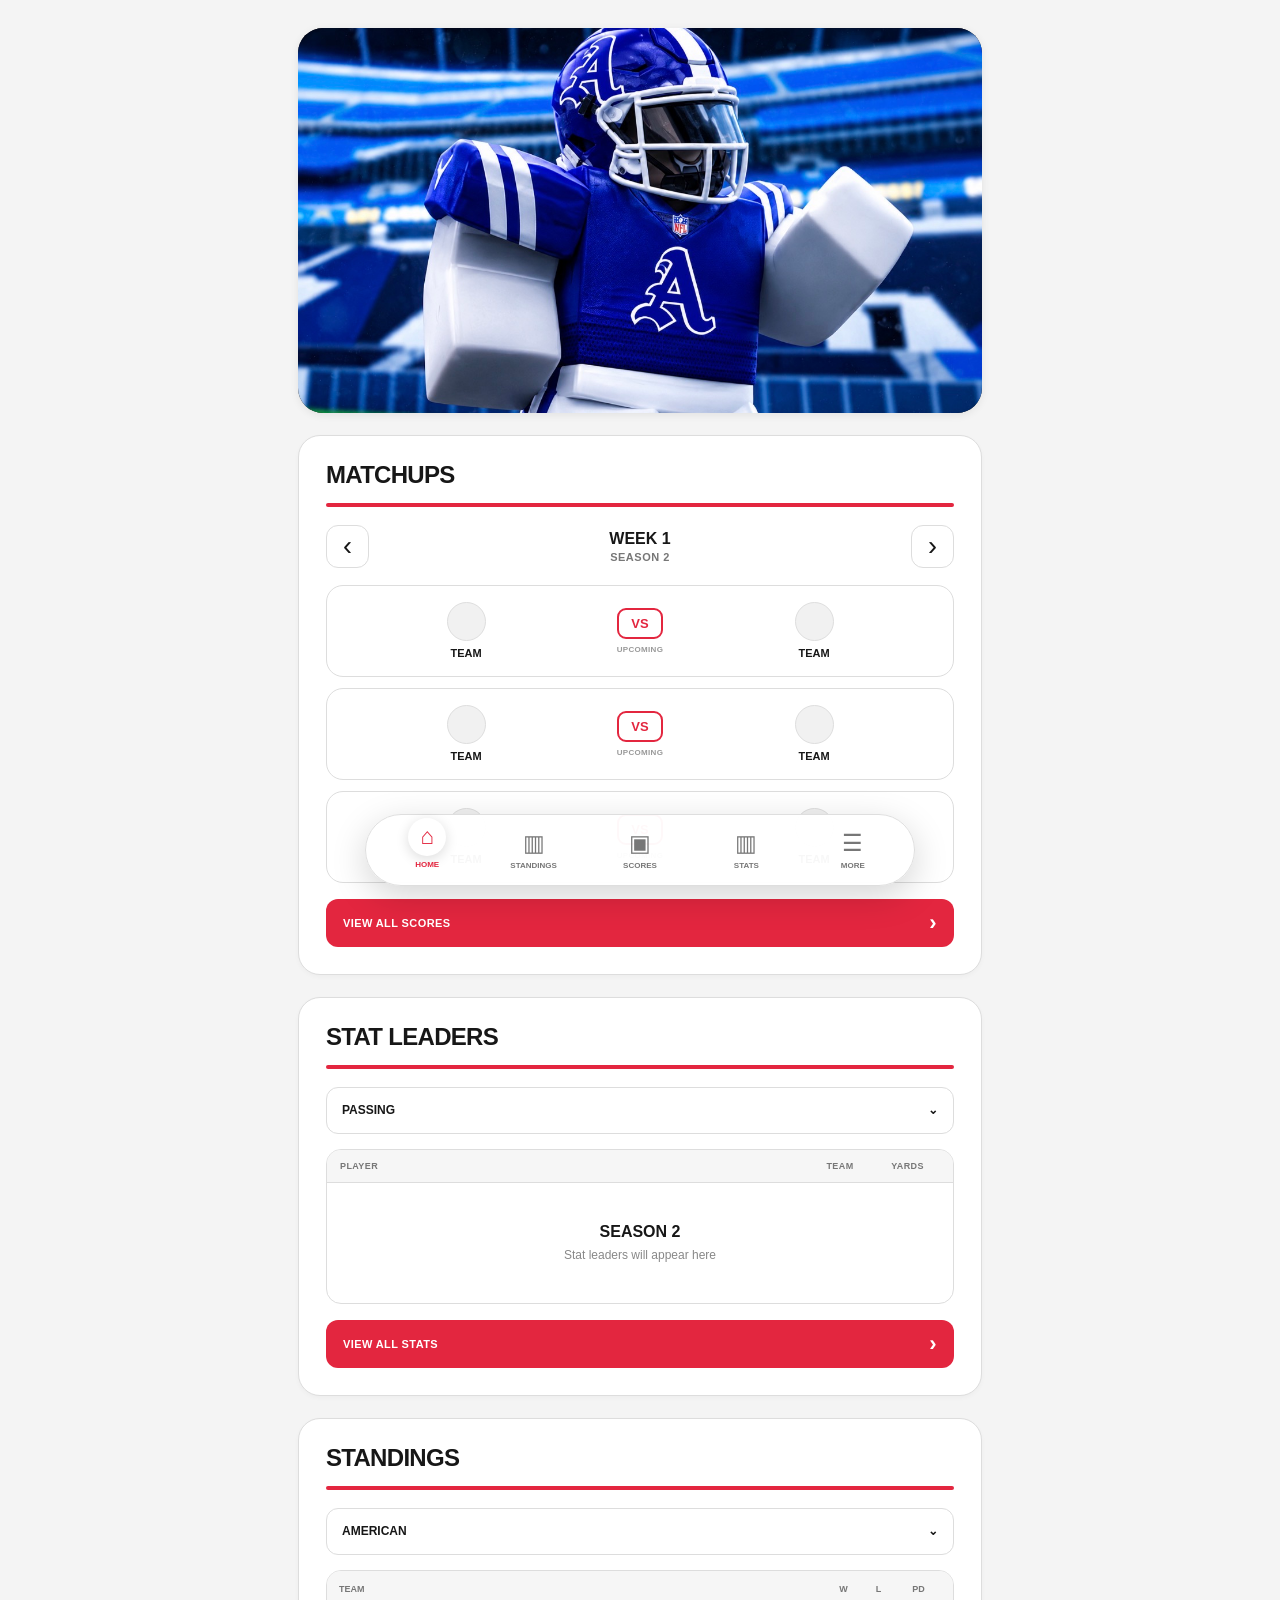
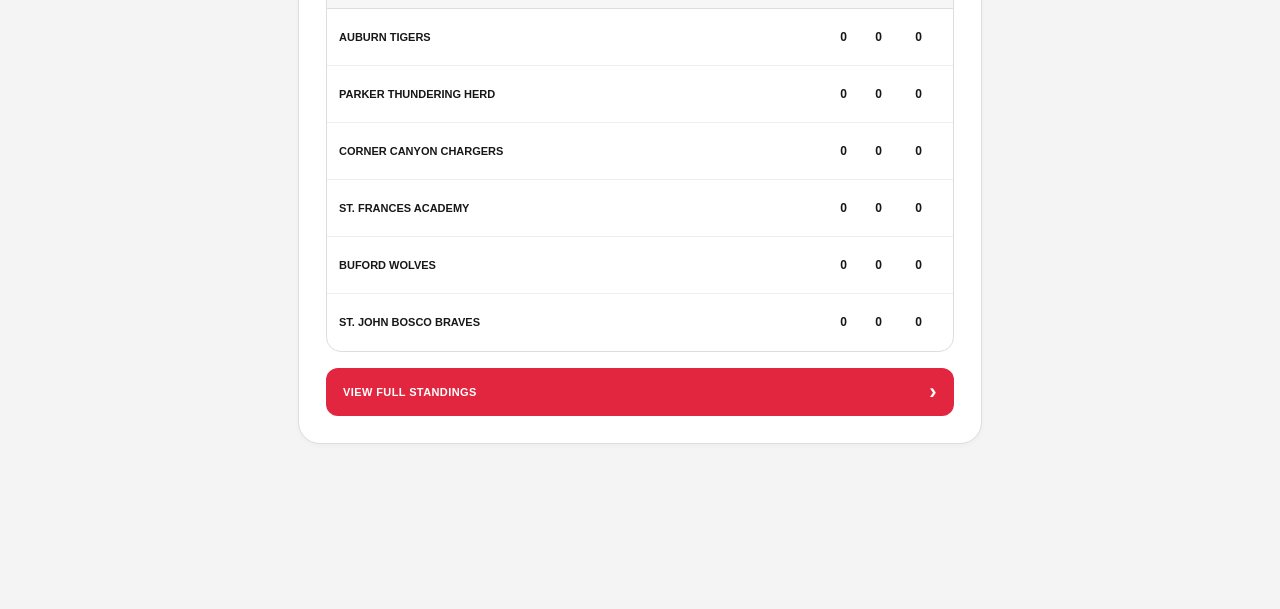
==== index.html @ 04fde750 "Update index.html" ====
<!DOCTYPE html>
<html lang="en">

<head>
  <meta charset="UTF-8">
  <meta name="viewport" content="width=device-width, initial-scale=1.0">

  <title>HSFL S2</title>

  <link rel="stylesheet" href="style.css">
</head>

<body>

  <main class="app">

    <!-- HERO IMAGE -->
    <section class="hero">
      <img src="IMG_8099.jpeg" alt="HSFL Football">
    </section>


    <!-- MATCHUPS -->
    <section class="card matchups-card">

      <div class="card-title">
        <h2>MATCHUPS</h2>
      </div>

      <div class="red-line"></div>


      <div class="week-row">

        <button class="arrow">‹</button>

        <div class="week-info">
          <strong>WEEK 1</strong>
          <span>SEASON 2</span>
        </div>

        <button class="arrow">›</button>

      </div>


      <div class="games">

        <!-- GAME 1 -->
        <div class="game">

          <div class="team">
            <div class="team-logo"></div>
            <span>TEAM</span>
          </div>

          <div class="game-middle">
            <strong>VS</strong>
            <span>UPCOMING</span>
          </div>

          <div class="team">
            <div class="team-logo"></div>
            <span>TEAM</span>
          </div>

        </div>


        <!-- GAME 2 -->
        <div class="game">

          <div class="team">
            <div class="team-logo"></div>
            <span>TEAM</span>
          </div>

          <div class="game-middle">
            <strong>VS</strong>
            <span>UPCOMING</span>
          </div>

          <div class="team">
            <div class="team-logo"></div>
            <span>TEAM</span>
          </div>

        </div>


        <!-- GAME 3 -->
        <div class="game">

          <div class="team">
            <div class="team-logo"></div>
            <span>TEAM</span>
          </div>

          <div class="game-middle">
            <strong>VS</strong>
            <span>UPCOMING</span>
          </div>

          <div class="team">
            <div class="team-logo"></div>
            <span>TEAM</span>
          </div>

        </div>

      </div>


      <a class="red-button" href="scores.html">
        VIEW ALL SCORES
        <span>›</span>
      </a>

    </section>



    <!-- STAT LEADERS -->
    <section class="card">

      <div class="card-title">
        <h2>STAT LEADERS</h2>
      </div>

      <div class="red-line"></div>


      <button class="dropdown">
        <span>PASSING</span>
        <span>⌄</span>
      </button>


      <div class="leader-table">

        <div class="table-head">
          <span>PLAYER</span>
          <span>TEAM</span>
          <span>YARDS</span>
        </div>


        <div class="empty-leaders">

          <strong>SEASON 2</strong>

          <span>
            Stat leaders will appear here
          </span>

        </div>

      </div>


      <a class="red-button" href="stats.html">
        VIEW ALL STATS
        <span>›</span>
      </a>

    </section>



    <!-- STANDINGS -->
    <section class="card standings-card">

      <div class="card-title">
        <h2>STANDINGS</h2>
      </div>

      <div class="red-line"></div>


      <button class="dropdown">
        <span>AMERICAN</span>
        <span>⌄</span>
      </button>


      <div class="standings-table">

        <div class="standings-head">
          <span>TEAM</span>
          <span>W</span>
          <span>L</span>
          <span>PD</span>
        </div>


        <div class="standing-row">
          <strong>AUBURN TIGERS</strong>
          <span>0</span>
          <span>0</span>
          <span>0</span>
        </div>


        <div class="standing-row">
          <strong>PARKER THUNDERING HERD</strong>
          <span>0</span>
          <span>0</span>
          <span>0</span>
        </div>


        <div class="standing-row">
          <strong>CORNER CANYON CHARGERS</strong>
          <span>0</span>
          <span>0</span>
          <span>0</span>
        </div>


        <div class="standing-row">
          <strong>ST. FRANCES ACADEMY</strong>
          <span>0</span>
          <span>0</span>
          <span>0</span>
        </div>


        <div class="standing-row">
          <strong>BUFORD WOLVES</strong>
          <span>0</span>
          <span>0</span>
          <span>0</span>
        </div>


        <div class="standing-row">
          <strong>ST. JOHN BOSCO BRAVES</strong>
          <span>0</span>
          <span>0</span>
          <span>0</span>
        </div>

      </div>


      <a class="red-button" href="standings.html">
        VIEW FULL STANDINGS
        <span>›</span>
      </a>

    </section>

  </main>



  <!-- BOTTOM NAVIGATION -->
  <nav class="bottom-nav">

    <a class="nav-item active" href="index.html">
      <span class="nav-icon">⌂</span>
      <span>HOME</span>
    </a>


    <a class="nav-item" href="standings.html">
      <span class="nav-icon">▥</span>
      <span>STANDINGS</span>
    </a>


    <a class="nav-item" href="scores.html">
      <span class="nav-icon">▣</span>
      <span>SCORES</span>
    </a>


    <a class="nav-item" href="stats.html">
      <span class="nav-icon">▥</span>
      <span>STATS</span>
    </a>


    <button class="nav-item" id="moreButton">
      <span class="nav-icon">☰</span>
      <span>MORE</span>
    </button>

  </nav>



  <!-- MORE MENU -->
  <div class="more-menu" id="moreMenu">

    <a href="rulebook.html">
      RULEBOOK
    </a>

    <a href="legacy.html">
      LEGACY
    </a>

    <a href="documentation.html">
      DOCUMENTATION
    </a>

  </div>


  <script src="script.js"></script>

</body>

</html>
---- style.css ----
/* =========================
   HSFL S2 - HOME
   ========================= */

* {
  box-sizing: border-box;
  margin: 0;
  padding: 0;
}

:root {
  --red: #e3263f;
  --red-dark: #c91f35;
  --red-light: #fff0f2;

  --black: #171717;
  --gray: #777;
  --light-gray: #f4f4f4;
  --border: #dddddd;
  --white: #ffffff;
}

html {
  scroll-behavior: smooth;
}

body {
  font-family: Arial, Helvetica, sans-serif;
  background: var(--light-gray);
  color: var(--black);

  padding-bottom: 125px;

  -webkit-font-smoothing: antialiased;
}


/* =========================
   MAIN APP
   ========================= */

.app {
  width: 100%;
  max-width: 720px;
  margin: 0 auto;
  padding: 18px;
}


/* =========================
   HERO PLAYER IMAGE
   ========================= */

.hero {
  width: 100%;
  aspect-ratio: 16 / 9;
  overflow: hidden;

  border-radius: 22px;
  background: #111;

  margin-bottom: 22px;

  box-shadow:
    0 2px 8px rgba(0, 0, 0, 0.08);
}

.hero img {
  width: 100%;
  height: 100%;

  display: block;
  object-fit: cover;
  object-position: center;
}


/* =========================
   MAIN AFL STYLE CARDS
   ========================= */

.card {
  background: var(--white);

  border: 1px solid var(--border);
  border-radius: 22px;

  padding: 22px 18px;

  margin-bottom: 22px;

  box-shadow:
    0 2px 5px rgba(0, 0, 0, 0.03);
}


/* =========================
   CARD HEADINGS
   ========================= */

.card-title {
  display: flex;
  align-items: center;
  justify-content: space-between;
}

.card-title h2 {
  font-size: 24px;
  line-height: 1;
  font-weight: 900;

  letter-spacing: -0.7px;
  color: var(--black);
}


/* RED DIVIDER */

.red-line {
  width: 100%;
  height: 4px;

  background: var(--red);

  border-radius: 100px;

  margin-top: 16px;
  margin-bottom: 18px;
}


/* =========================
   WEEK SELECTOR
   ========================= */

.week-row {
  display: flex;
  align-items: center;
  justify-content: space-between;

  margin-bottom: 17px;
}

.arrow {
  width: 43px;
  height: 43px;

  border-radius: 12px;
  border: 1px solid var(--border);

  background: white;

  font-size: 27px;
  color: var(--black);

  cursor: pointer;
}

.week-info {
  text-align: center;

  display: flex;
  flex-direction: column;
  gap: 3px;
}

.week-info strong {
  font-size: 16px;
  font-weight: 900;
}

.week-info span {
  font-size: 11px;
  color: var(--gray);
  font-weight: 700;

  letter-spacing: 0.5px;
}


/* =========================
   MATCHUPS
   ========================= */

.games {
  display: flex;
  flex-direction: column;
  gap: 11px;
}

.game {
  min-height: 92px;

  display: grid;
  grid-template-columns: 1fr 90px 1fr;

  align-items: center;

  border: 1px solid var(--border);
  border-radius: 17px;

  padding: 12px 10px;

  background: white;
}

.team {
  display: flex;
  flex-direction: column;

  align-items: center;
  justify-content: center;

  gap: 6px;

  min-width: 0;
}

.team-logo {
  width: 39px;
  height: 39px;

  border-radius: 50%;

  background: #f1f1f1;
  border: 1px solid #dedede;
}

.team span {
  font-size: 11px;
  font-weight: 900;

  text-align: center;

  white-space: nowrap;
  overflow: hidden;
  text-overflow: ellipsis;

  width: 100%;
}

.game-middle {
  display: flex;
  flex-direction: column;

  align-items: center;
  justify-content: center;

  gap: 6px;
}

.game-middle strong {
  min-width: 46px;

  text-align: center;

  padding: 6px 9px;

  border: 2px solid var(--red);
  border-radius: 9px;

  color: var(--red);

  font-size: 13px;
  font-weight: 900;
}

.game-middle span {
  font-size: 8px;

  font-weight: 800;

  color: #999;

  letter-spacing: 0.3px;
}


/* =========================
   DROPDOWN
   ========================= */

.dropdown {
  width: 100%;
  height: 47px;

  background: white;

  border: 1px solid var(--border);
  border-radius: 12px;

  padding: 0 15px;

  display: flex;
  align-items: center;
  justify-content: space-between;

  font-size: 12px;
  font-weight: 900;

  color: var(--black);

  margin-bottom: 15px;
}


/* =========================
   STAT LEADERS
   ========================= */

.leader-table {
  width: 100%;

  border: 1px solid var(--border);
  border-radius: 15px;

  overflow: hidden;

  margin-bottom: 16px;
}

.table-head {
  display: grid;
  grid-template-columns: 1fr 70px 65px;

  padding: 11px 13px;

  background: #f6f6f6;

  border-bottom: 1px solid var(--border);
}

.table-head span {
  font-size: 9px;
  font-weight: 900;

  color: #777;

  letter-spacing: 0.4px;
}

.table-head span:nth-child(2),
.table-head span:nth-child(3) {
  text-align: center;
}

.empty-leaders {
  min-height: 120px;

  display: flex;
  flex-direction: column;

  align-items: center;
  justify-content: center;

  gap: 7px;

  text-align: center;
}

.empty-leaders strong {
  font-size: 16px;
  font-weight: 900;
}

.empty-leaders span {
  font-size: 12px;
  color: #888;
}


/* =========================
   STANDINGS
   ========================= */

.standings-table {
  border: 1px solid var(--border);
  border-radius: 15px;

  overflow: hidden;

  margin-bottom: 16px;
}

.standings-head,
.standing-row {
  display: grid;

  grid-template-columns:
    minmax(0, 1fr)
    35px
    35px
    45px;

  align-items: center;
}

.standings-head {
  min-height: 38px;

  padding: 0 12px;

  background: #f6f6f6;

  border-bottom: 1px solid var(--border);
}

.standings-head span {
  font-size: 9px;
  font-weight: 900;

  color: #777;
}

.standings-head span:not(:first-child) {
  text-align: center;
}

.standing-row {
  min-height: 57px;

  padding: 0 12px;

  border-bottom: 1px solid #eeeeee;
}

.standing-row:last-child {
  border-bottom: none;
}

.standing-row strong {
  font-size: 11px;
  font-weight: 900;

  padding-right: 5px;
}

.standing-row span {
  text-align: center;

  font-size: 12px;
  font-weight: 800;
}


/* =========================
   RED BUTTONS
   ========================= */

.red-button {
  width: 100%;
  min-height: 48px;

  background: var(--red);

  border-radius: 12px;

  display: flex;
  align-items: center;
  justify-content: space-between;

  padding: 0 17px;

  color: white;

  text-decoration: none;

  font-size: 11px;
  font-weight: 900;

  letter-spacing: 0.4px;

  margin-top: 16px;

  transition: 0.15s ease;
}

.red-button span {
  font-size: 22px;
  line-height: 1;
}

.red-button:active {
  transform: scale(0.985);
  background: var(--red-dark);
}


/* =========================
   BOTTOM AFL STYLE NAV
   ========================= */

.bottom-nav {
  position: fixed;

  left: 50%;
  transform: translateX(-50%);

  bottom: calc(14px + env(safe-area-inset-bottom));

  z-index: 1000;

  width: calc(100% - 34px);
  max-width: 550px;

  height: 72px;

  background: rgba(255, 255, 255, 0.97);

  border: 1px solid #dedede;
  border-radius: 999px;

  display: grid;
  grid-template-columns: repeat(5, 1fr);

  align-items: center;

  padding: 5px 8px;

  box-shadow:
    0 10px 35px rgba(0, 0, 0, 0.17);
}

.nav-item {
  height: 58px;

  position: relative;

  display: flex;
  flex-direction: column;

  align-items: center;
  justify-content: center;

  gap: 4px;

  border: none;
  background: transparent;

  color: #777;

  text-decoration: none;

  font-family: Arial, Helvetica, sans-serif;

  cursor: pointer;
}

.nav-icon {
  height: 27px;
  min-width: 27px;

  display: flex;
  align-items: center;
  justify-content: center;

  font-size: 23px;
  line-height: 1;

  position: relative;
  z-index: 2;
}

.nav-item > span:last-child {
  font-size: 8px;
  font-weight: 900;

  position: relative;
  z-index: 2;
}


/* ACTIVE HOME BUTTON */

.nav-item.active {
  color: var(--red);
}

.nav-item.active .nav-icon {
  width: 38px;
  height: 38px;

  border-radius: 50%;

  background: white;

  box-shadow:
    0 3px 13px rgba(0, 0, 0, 0.14);

  margin-top: -14px;
}


/* =========================
   MORE MENU
   ========================= */

.more-menu {
  display: none;

  position: fixed;

  right: 22px;
  bottom: calc(98px + env(safe-area-inset-bottom));

  width: 190px;

  background: white;

  border: 1px solid var(--border);
  border-radius: 17px;

  padding: 8px;

  z-index: 999;

  box-shadow:
    0 12px 35px rgba(0, 0, 0, 0.16);
}

.more-menu a {
  display: block;

  padding: 14px 12px;

  border-radius: 10px;

  color: var(--black);

  text-decoration: none;

  font-size: 11px;
  font-weight: 900;
}

.more-menu a:active {
  background: #f3f3f3;
}


/* =========================
   PHONE ADJUSTMENTS
   ========================= */

@media (max-width: 480px) {

  .app {
    padding: 14px;
  }

  .hero {
    border-radius: 20px;
    margin-bottom: 18px;
  }

  .card {
    border-radius: 20px;

    padding: 20px 16px;

    margin-bottom: 18px;
  }

  .card-title h2 {
    font-size: 22px;
  }

  .game {
    grid-template-columns: 1fr 76px 1fr;
  }

  .bottom-nav {
    width: calc(100% - 28px);
  }
}


/* =========================
   DESKTOP
   ========================= */

@media (min-width: 800px) {

  .app {
    padding-top: 28px;
  }

  .hero {
    border-radius: 25px;
  }

  .card {
    padding: 27px;
  }
}
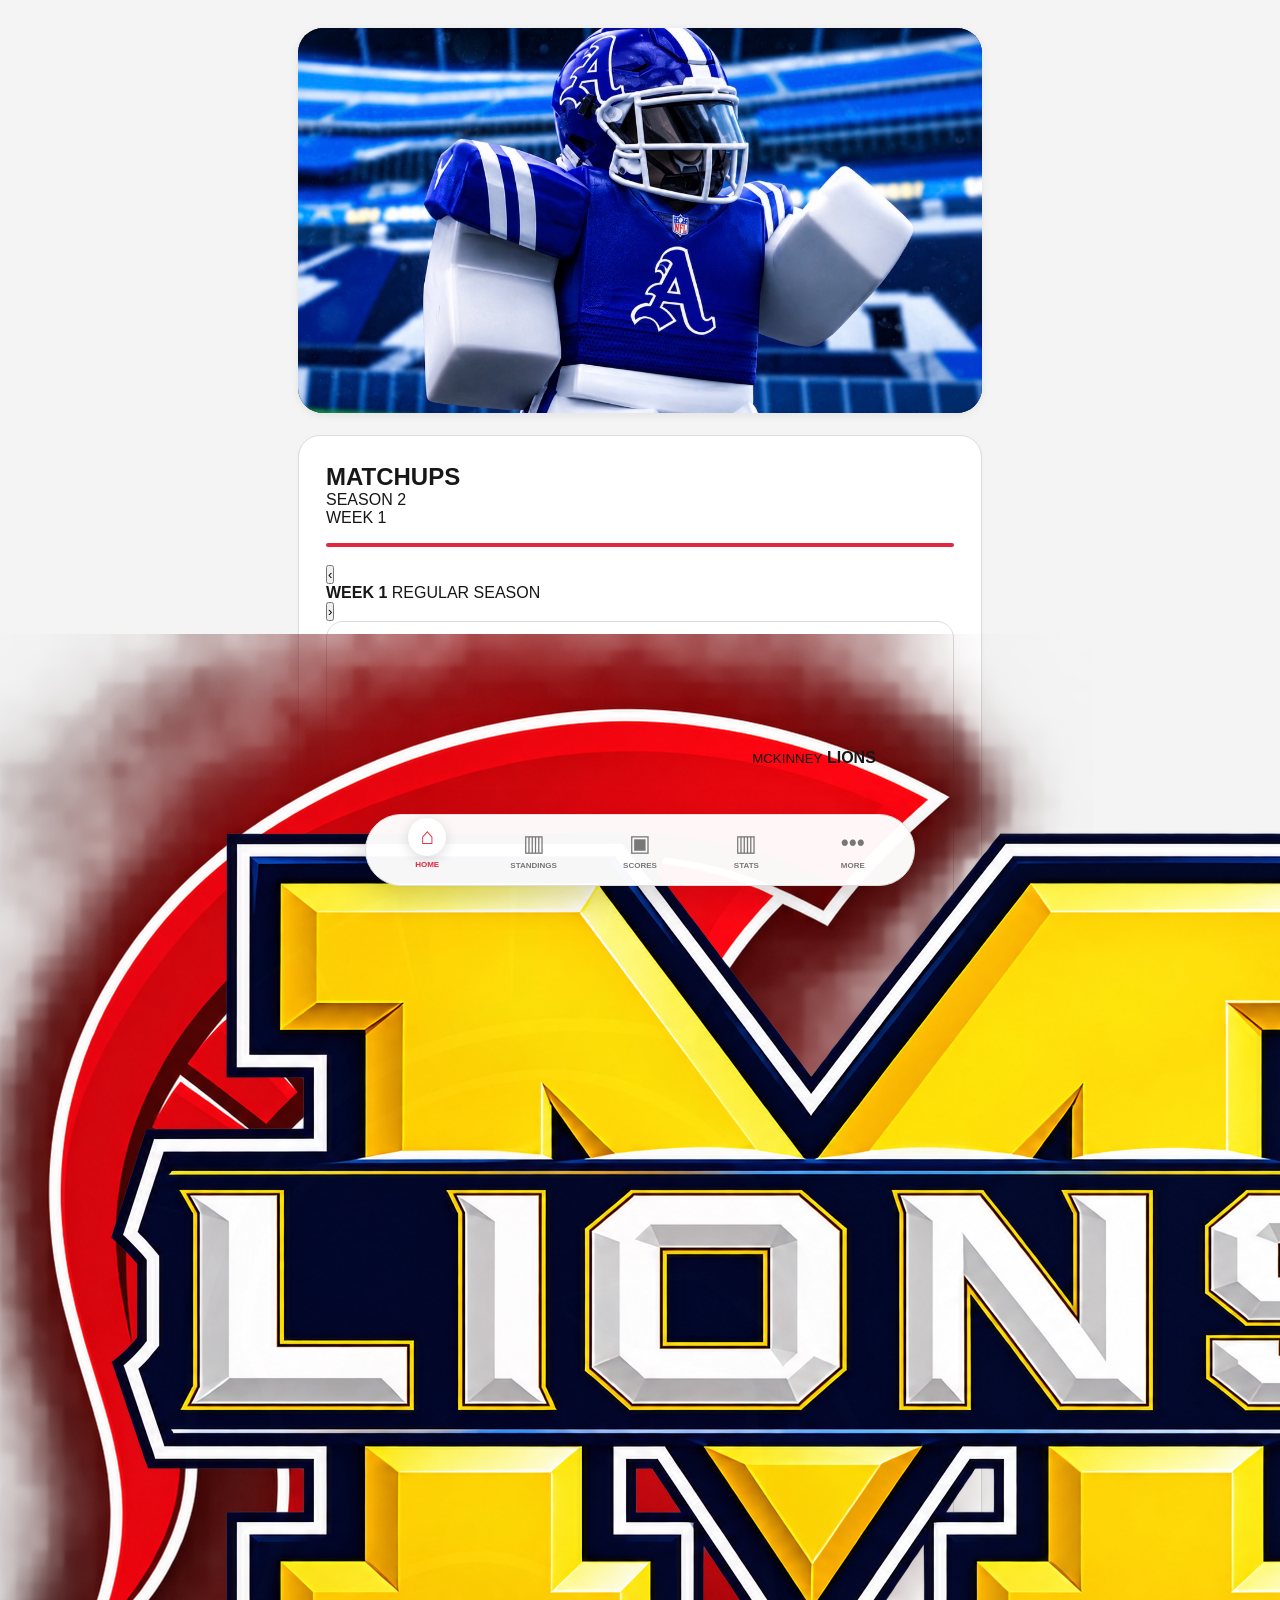
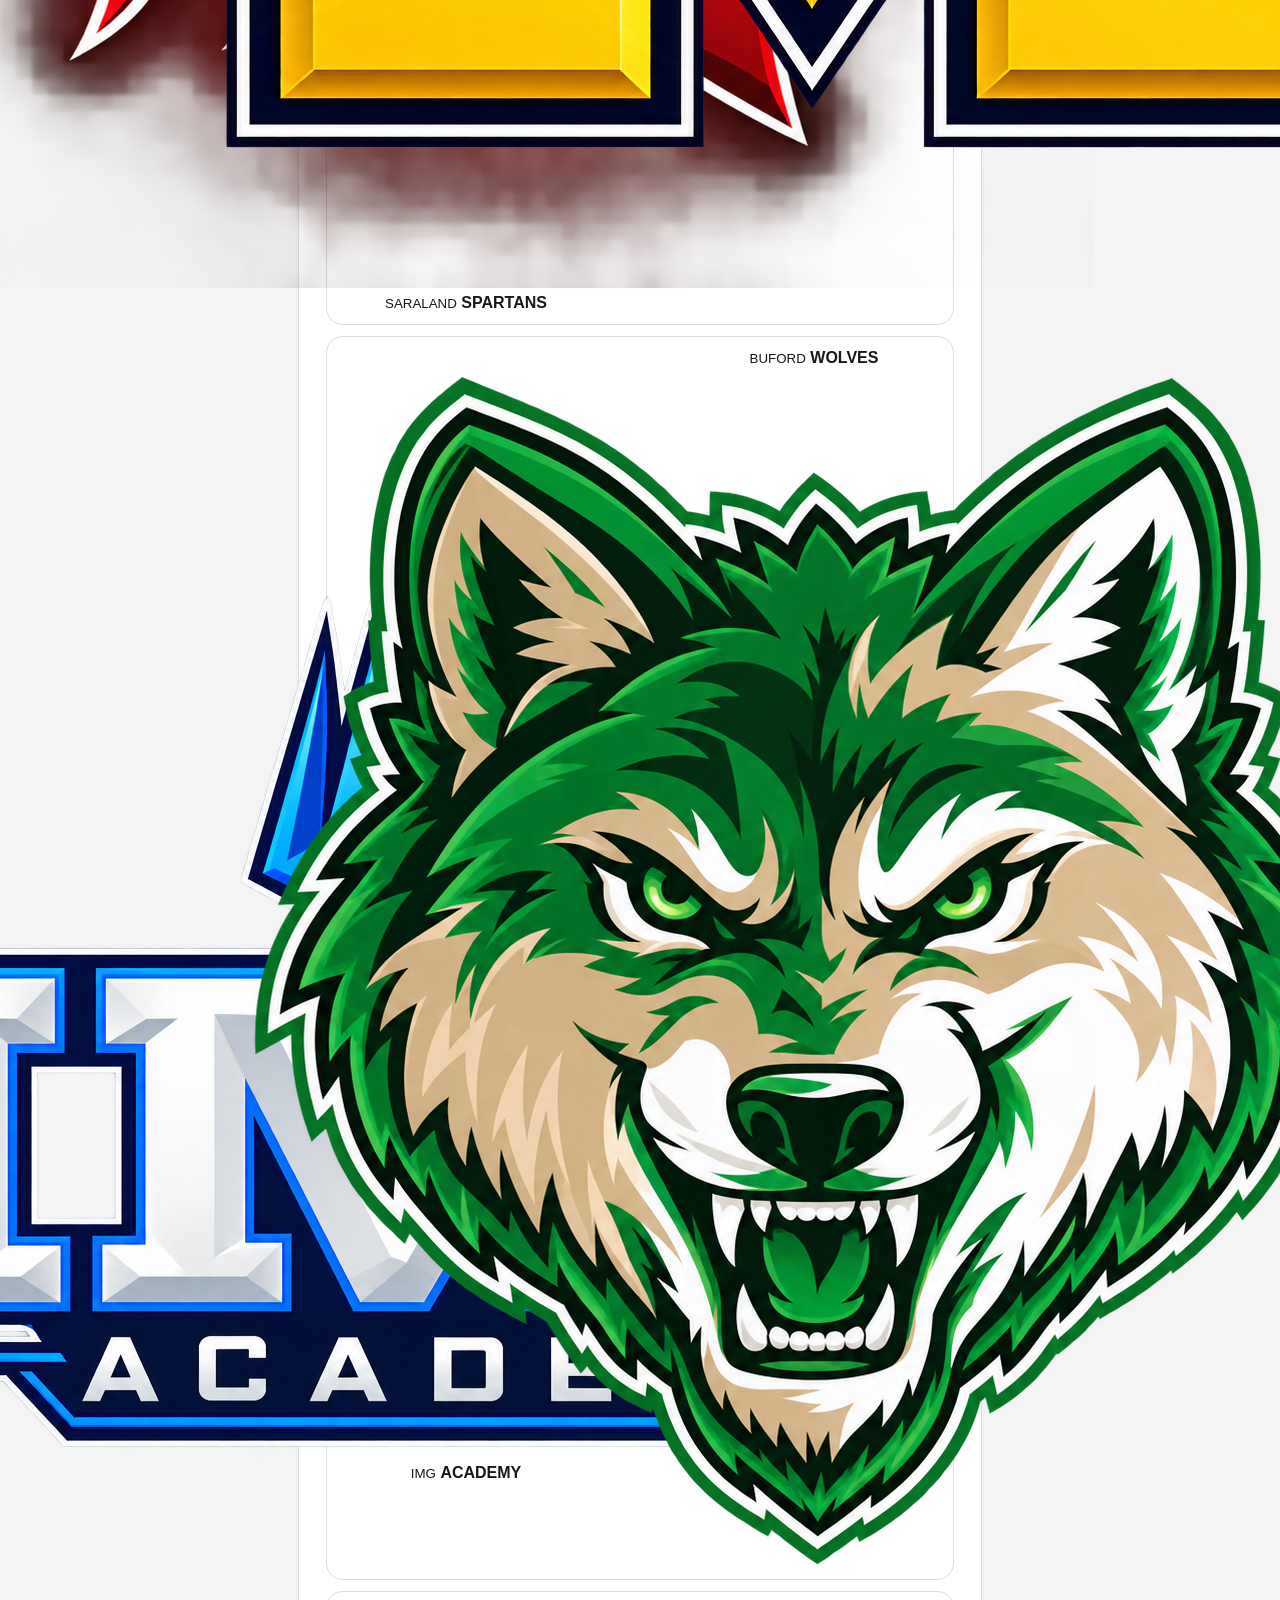
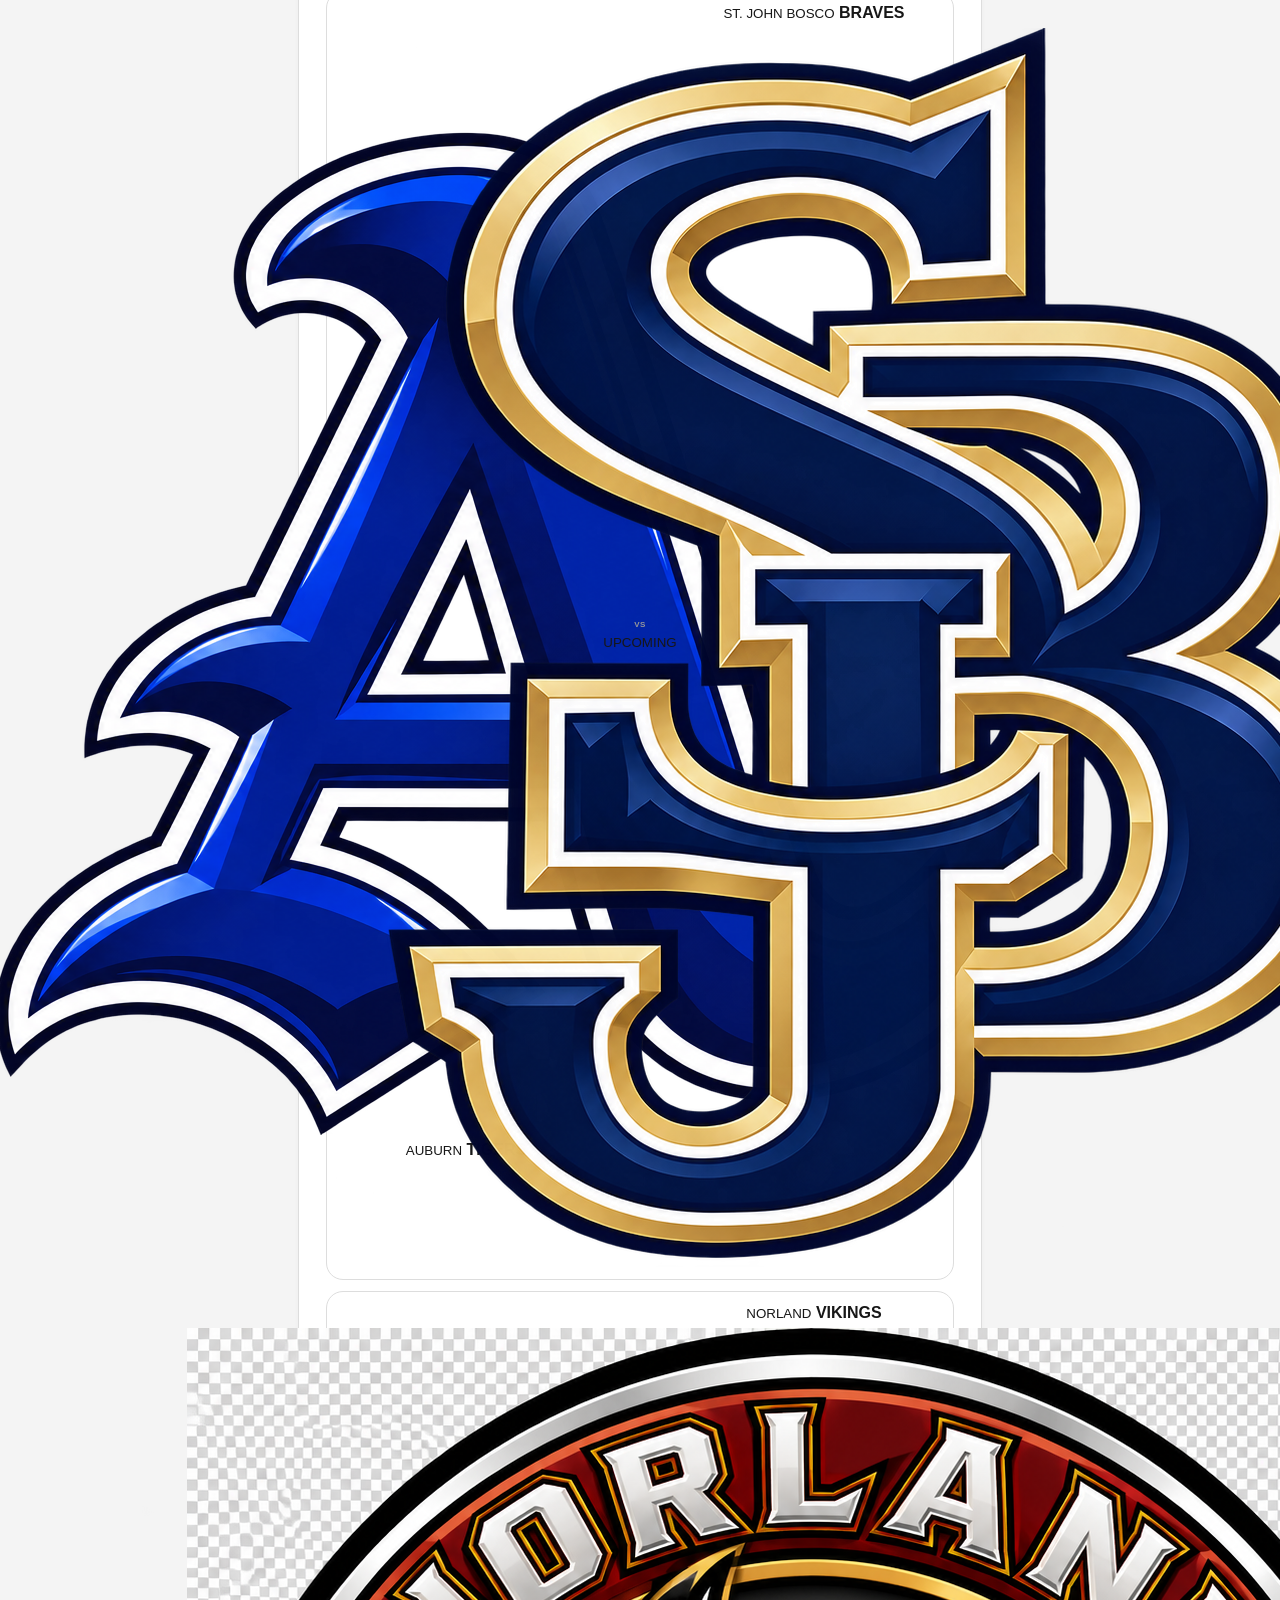
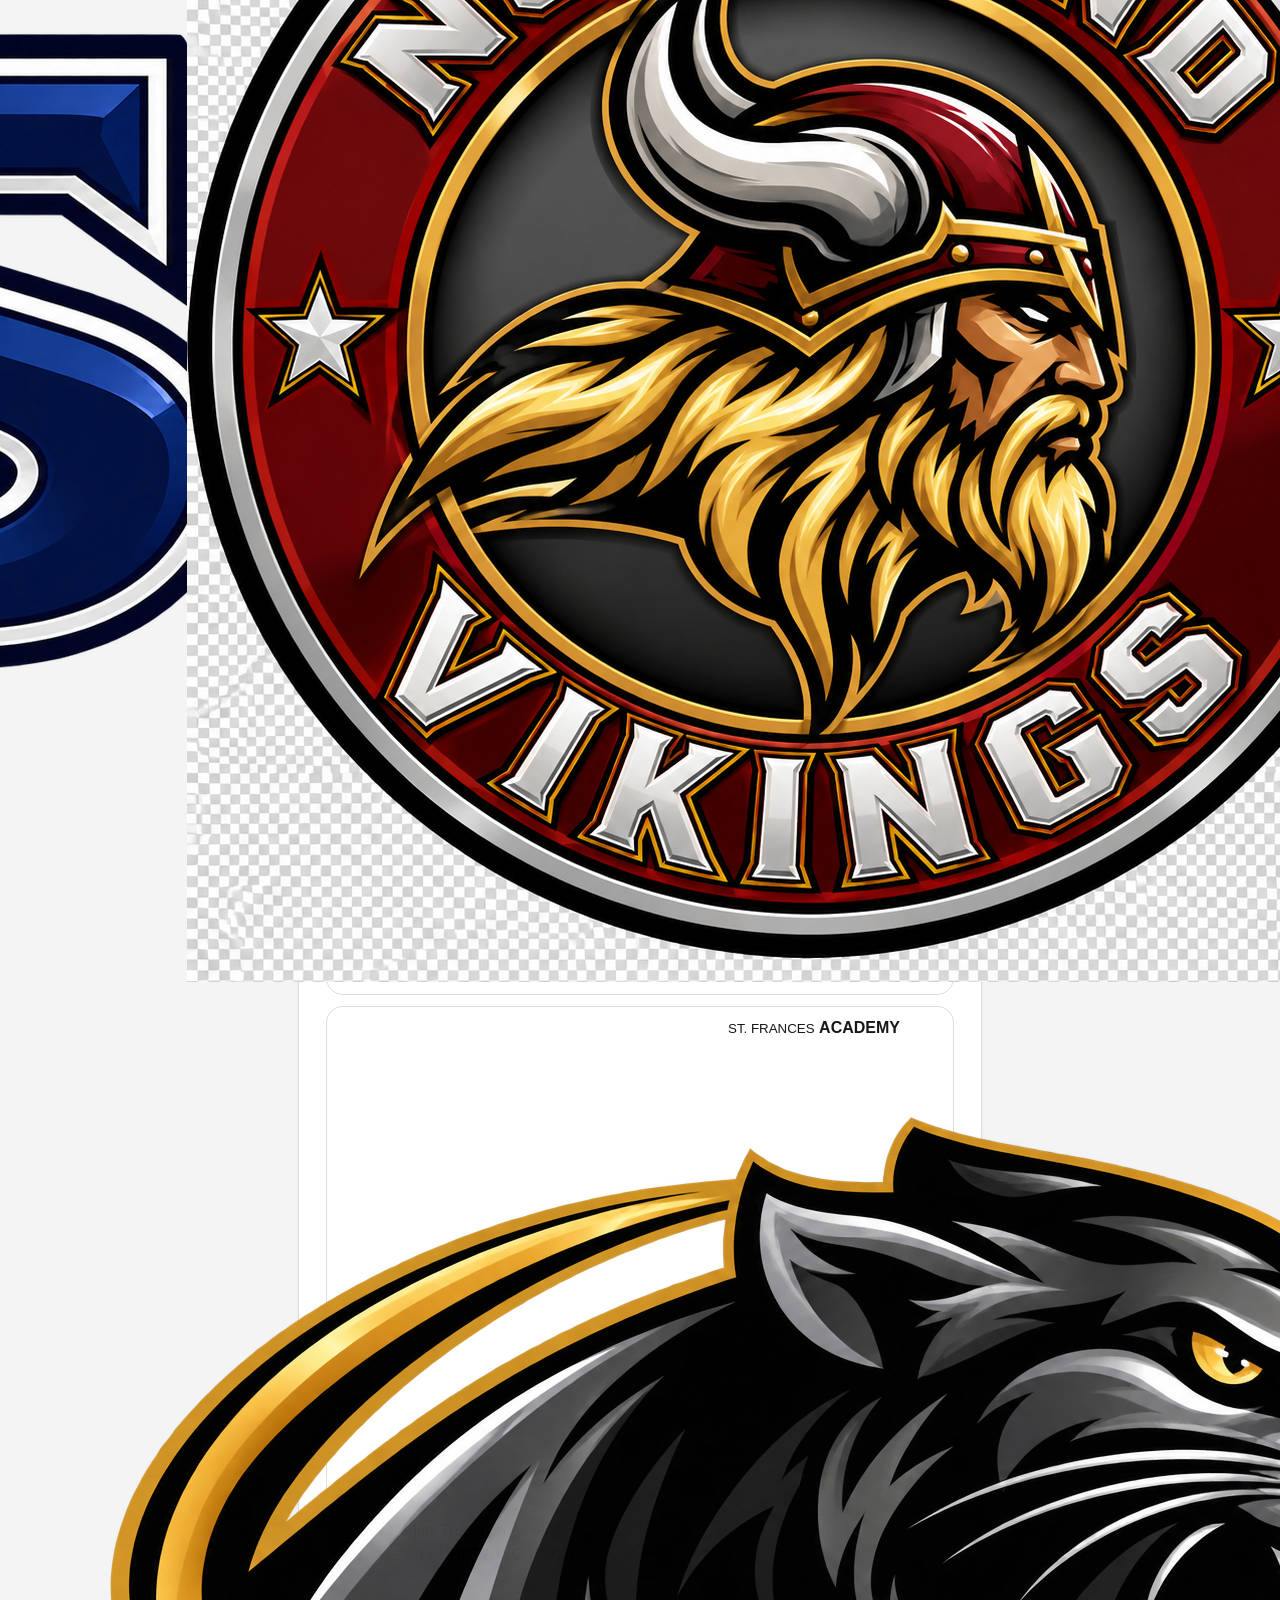
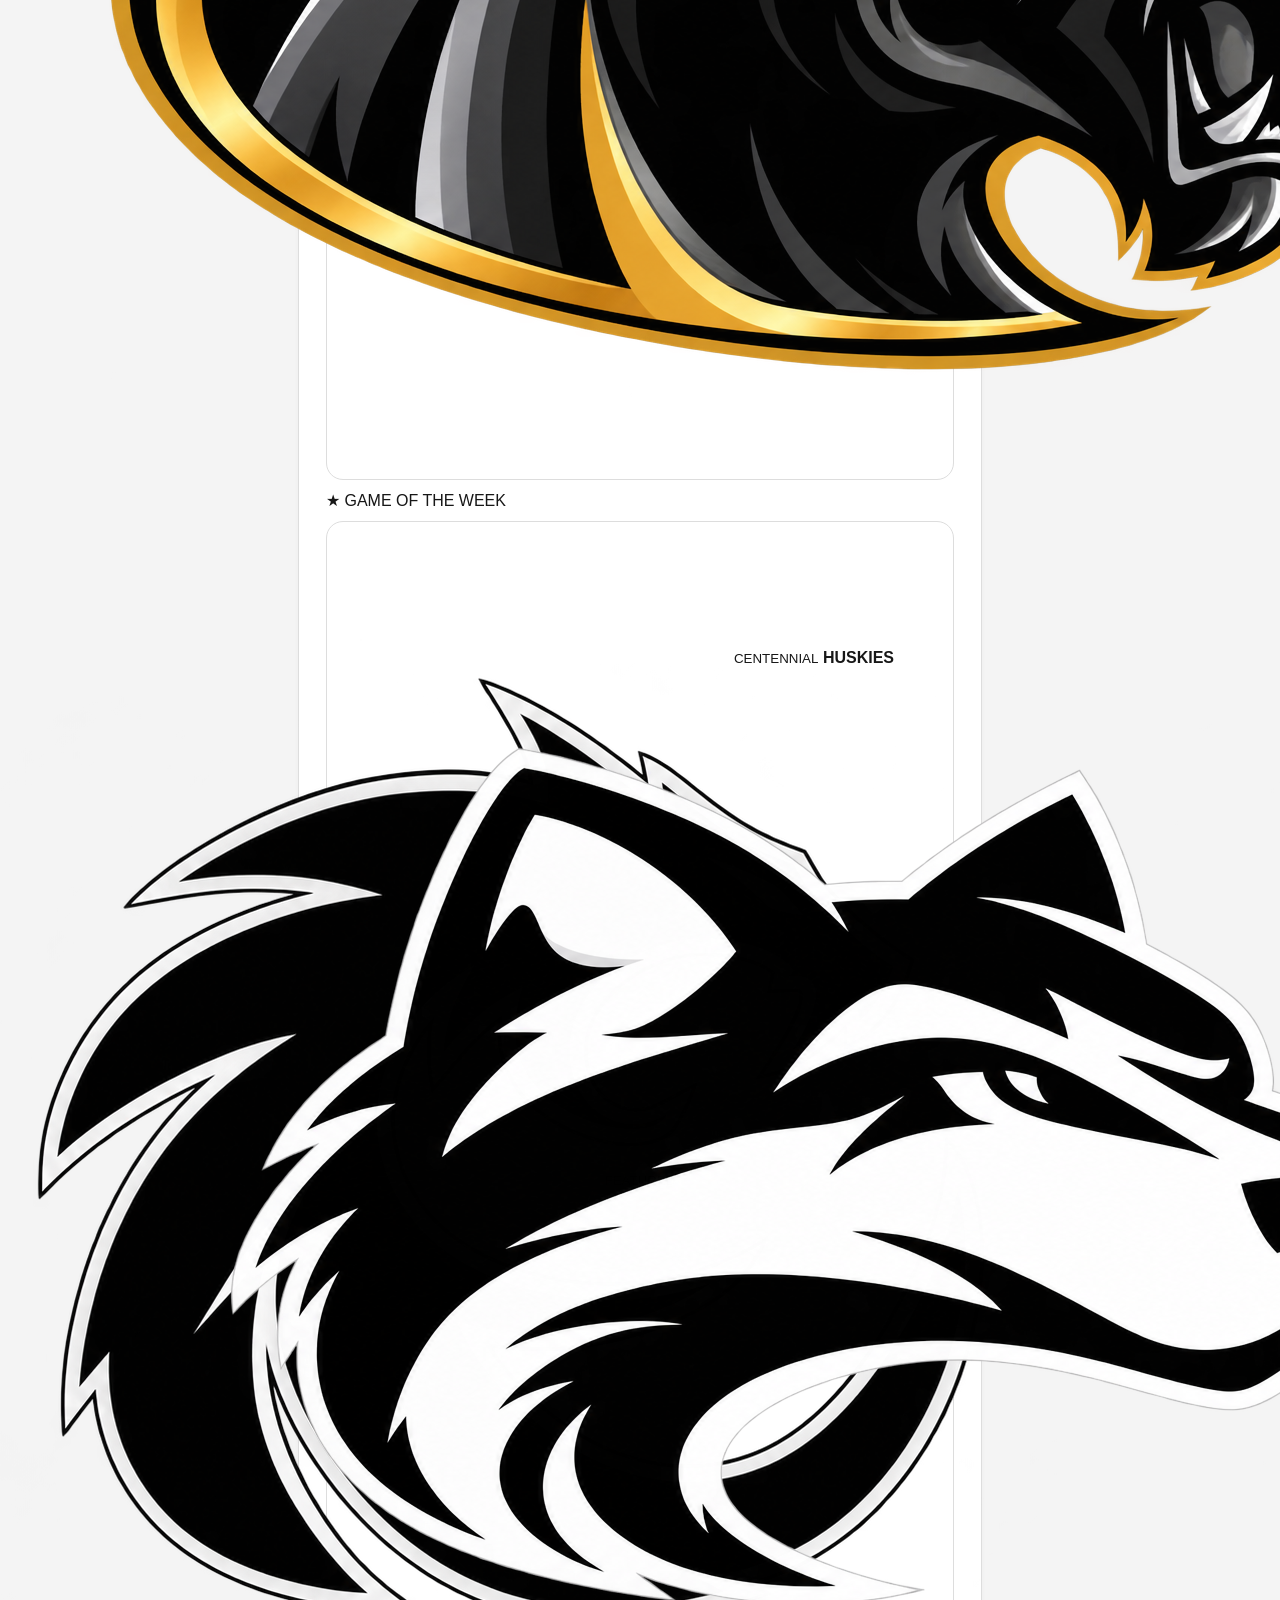
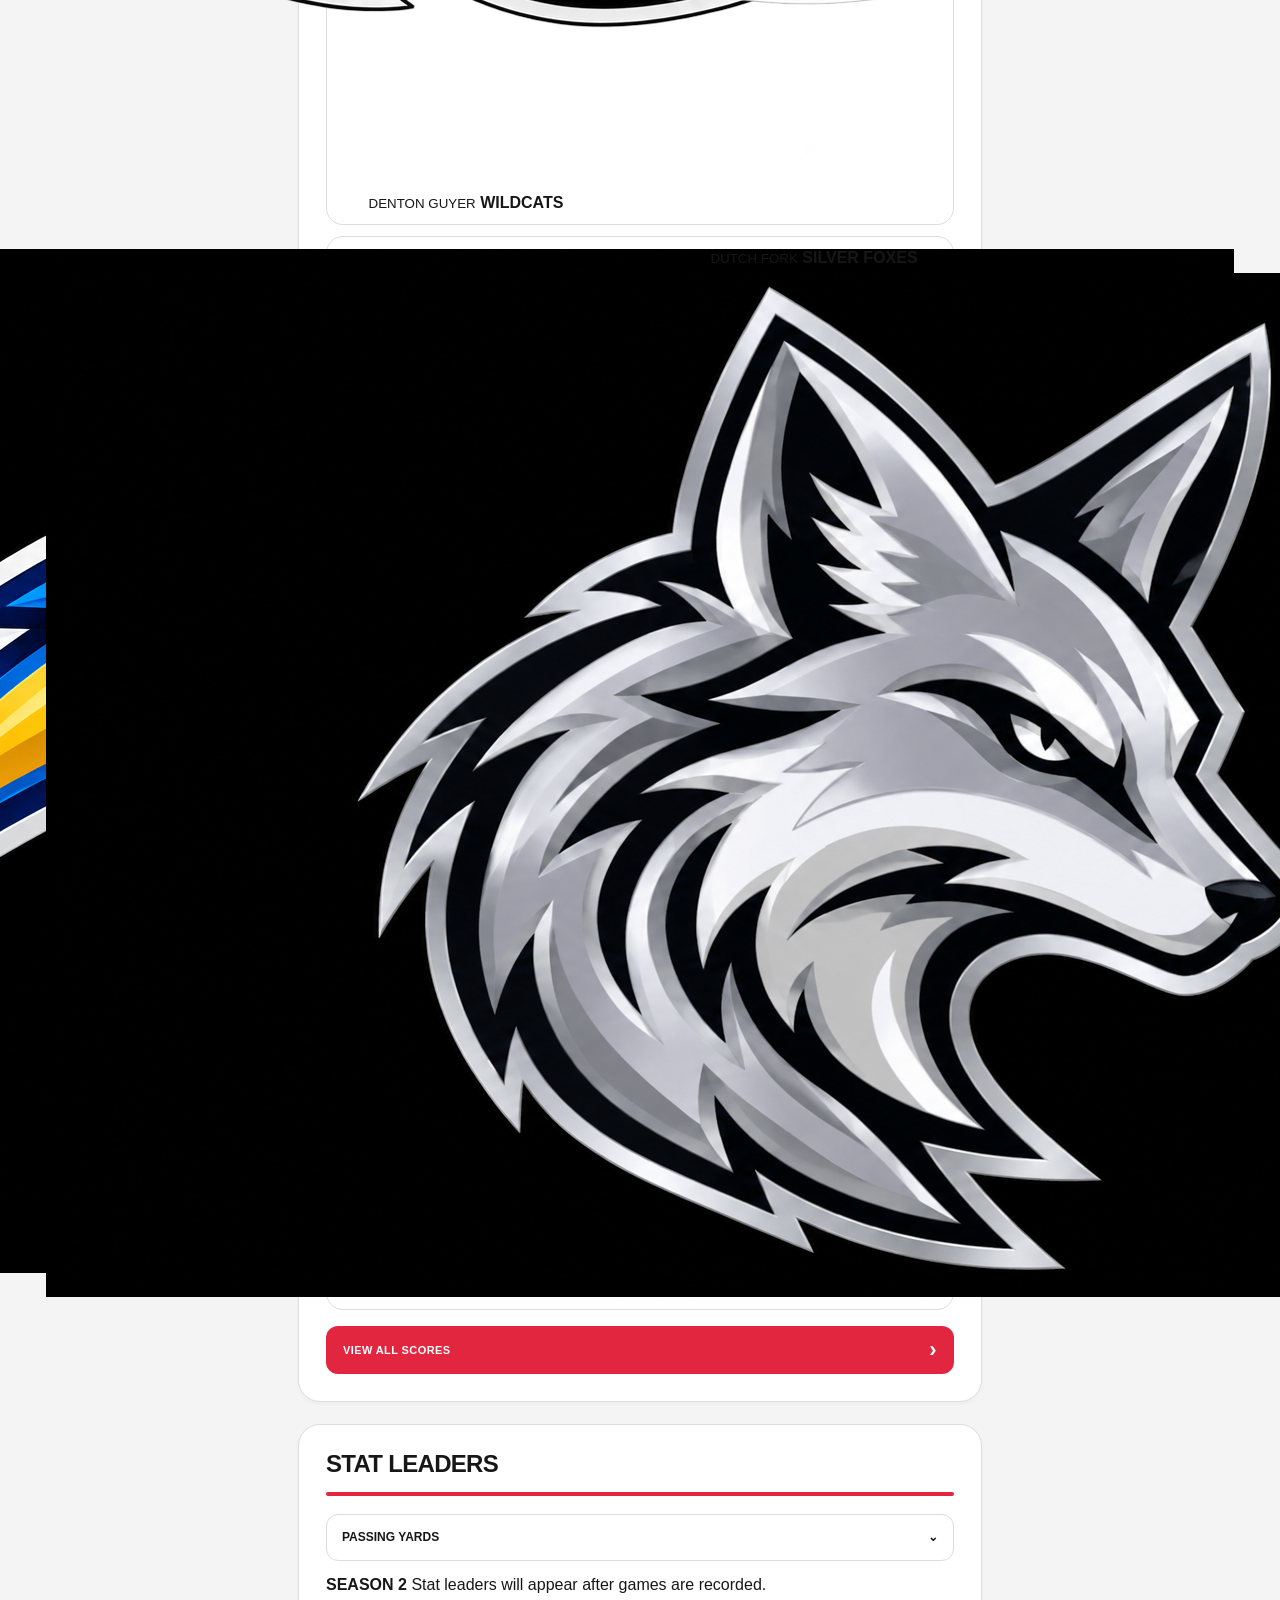
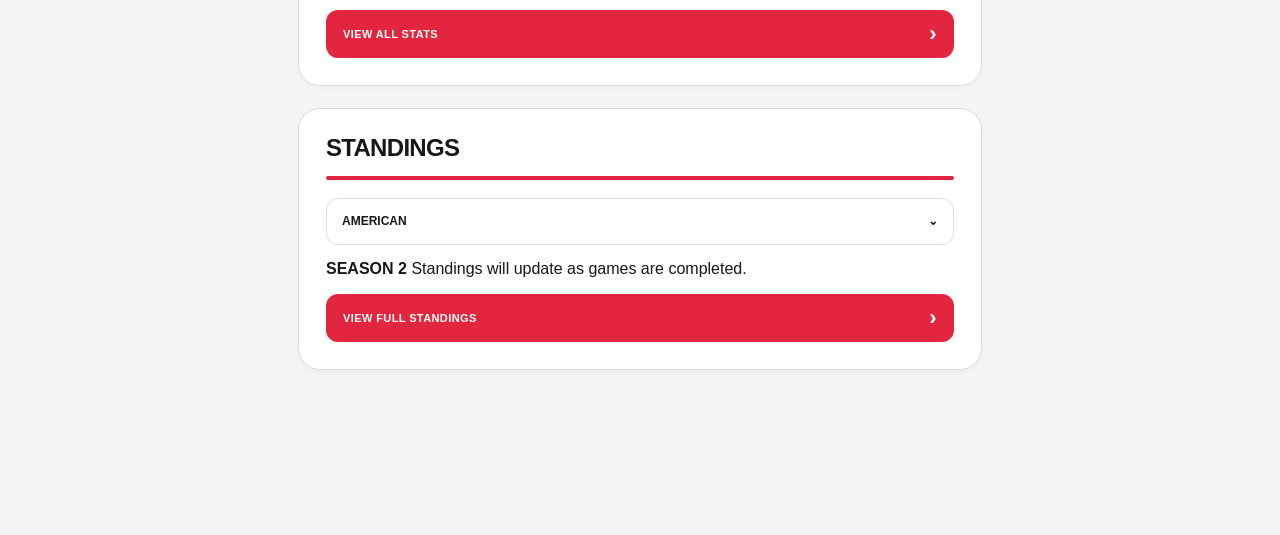
==== commit df69e71a: "Update index.html" ====
--- a/index.html
+++ b/index.html
@@ -4,312 +4,318 @@
 <head>
   <meta charset="UTF-8">
   <meta name="viewport" content="width=device-width, initial-scale=1.0">
-
   <title>HSFL S2</title>
-
   <link rel="stylesheet" href="style.css">
 </head>
 
 <body>
 
-  <main class="app">
-
-    <!-- HERO IMAGE -->
-    <section class="hero">
-      <img src="IMG_8099.jpeg" alt="HSFL Football">
-    </section>
-
-
-    <!-- MATCHUPS -->
-    <section class="card matchups-card">
-
-      <div class="card-title">
+<main class="app">
+
+  <!-- HOMEPAGE PLAYER IMAGE -->
+  <section class="hero">
+    <img src="IMG_8099.jpeg" alt="HSFL Football">
+  </section>
+
+
+  <!-- WEEK 1 MATCHUPS -->
+  <section class="card matchups-card">
+
+    <div class="matchup-header">
+      <div>
         <h2>MATCHUPS</h2>
+        <span class="season-label">SEASON 2</span>
       </div>
 
-      <div class="red-line"></div>
-
-
-      <div class="week-row">
-
-        <button class="arrow">‹</button>
-
-        <div class="week-info">
-          <strong>WEEK 1</strong>
-          <span>SEASON 2</span>
-        </div>
-
-        <button class="arrow">›</button>
-
+      <span class="week-pill">WEEK 1</span>
+    </div>
+
+    <div class="red-line"></div>
+
+    <div class="week-controls">
+      <button class="week-arrow">‹</button>
+
+      <div class="week-center">
+        <strong>WEEK 1</strong>
+        <span>REGULAR SEASON</span>
       </div>
 
-
-      <div class="games">
-
-        <!-- GAME 1 -->
-        <div class="game">
-
-          <div class="team">
-            <div class="team-logo"></div>
-            <span>TEAM</span>
-          </div>
-
-          <div class="game-middle">
-            <strong>VS</strong>
-            <span>UPCOMING</span>
-          </div>
-
-          <div class="team">
-            <div class="team-logo"></div>
-            <span>TEAM</span>
-          </div>
-
-        </div>
-
-
-        <!-- GAME 2 -->
-        <div class="game">
-
-          <div class="team">
-            <div class="team-logo"></div>
-            <span>TEAM</span>
-          </div>
-
-          <div class="game-middle">
-            <strong>VS</strong>
-            <span>UPCOMING</span>
-          </div>
-
-          <div class="team">
-            <div class="team-logo"></div>
-            <span>TEAM</span>
-          </div>
-
-        </div>
-
-
-        <!-- GAME 3 -->
-        <div class="game">
-
-          <div class="team">
-            <div class="team-logo"></div>
-            <span>TEAM</span>
-          </div>
-
-          <div class="game-middle">
-            <strong>VS</strong>
-            <span>UPCOMING</span>
-          </div>
-
-          <div class="team">
-            <div class="team-logo"></div>
-            <span>TEAM</span>
-          </div>
-
-        </div>
-
+      <button class="week-arrow">›</button>
+    </div>
+
+
+    <div class="games">
+
+      <!-- SARALAND VS MCKINNEY -->
+      <article class="game">
+        <div class="team team-left saraland-bg">
+          <img src="saraland.png.PNG" alt="Saraland Spartans">
+          <div>
+            <small>SARALAND</small>
+            <strong>SPARTANS</strong>
+          </div>
+        </div>
+
+        <div class="game-middle">
+          <span class="vs">VS</span>
+          <small>UPCOMING</small>
+        </div>
+
+        <div class="team team-right mckinney-bg">
+          <div>
+            <small>MCKINNEY</small>
+            <strong>LIONS</strong>
+          </div>
+          <img src="mckinney.png.PNG" alt="McKinney Lions">
+        </div>
+      </article>
+
+
+      <!-- IMG VS BUFORD -->
+      <article class="game">
+        <div class="team team-left img-bg">
+          <img src="img.png.PNG" alt="IMG Academy">
+          <div>
+            <small>IMG</small>
+            <strong>ACADEMY</strong>
+          </div>
+        </div>
+
+        <div class="game-middle">
+          <span class="vs">VS</span>
+          <small>UPCOMING</small>
+        </div>
+
+        <div class="team team-right buford-bg">
+          <div>
+            <small>BUFORD</small>
+            <strong>WOLVES</strong>
+          </div>
+          <img src="buford.png.PNG" alt="Buford Wolves">
+        </div>
+      </article>
+
+
+      <!-- AUBURN VS BOSCO -->
+      <article class="game">
+        <div class="team team-left auburn-bg">
+          <img src="auburn.png.PNG" alt="Auburn Tigers">
+          <div>
+            <small>AUBURN</small>
+            <strong>TIGERS</strong>
+          </div>
+        </div>
+
+        <div class="game-middle">
+          <span class="vs">VS</span>
+          <small>UPCOMING</small>
+        </div>
+
+        <div class="team team-right bosco-bg">
+          <div>
+            <small>ST. JOHN BOSCO</small>
+            <strong>BRAVES</strong>
+          </div>
+          <img src="bosco.png.PNG" alt="St. John Bosco Braves">
+        </div>
+      </article>
+
+
+      <!-- ST JAMES VS NORLAND -->
+      <article class="game">
+        <div class="team team-left stjames-bg">
+          <img src="stjames.png.PNG" alt="St. James Academy Strivers">
+          <div>
+            <small>ST. JAMES</small>
+            <strong>STRIVERS</strong>
+          </div>
+        </div>
+
+        <div class="game-middle">
+          <span class="vs">VS</span>
+          <small>UPCOMING</small>
+        </div>
+
+        <div class="team team-right norland-bg">
+          <div>
+            <small>NORLAND</small>
+            <strong>VIKINGS</strong>
+          </div>
+          <img src="norland.png.PNG" alt="Norland Vikings">
+        </div>
+      </article>
+
+
+      <!-- PARKER VS ST FRANCES -->
+      <article class="game">
+        <div class="team team-left parker-bg">
+          <img src="parker.png.PNG" alt="Parker Thundering Herd">
+          <div>
+            <small>PARKER</small>
+            <strong>THUNDERING HERD</strong>
+          </div>
+        </div>
+
+        <div class="game-middle">
+          <span class="vs">VS</span>
+          <small>UPCOMING</small>
+        </div>
+
+        <div class="team team-right stfrances-bg">
+          <div>
+            <small>ST. FRANCES</small>
+            <strong>ACADEMY</strong>
+          </div>
+          <img src="stfrances.png.PNG" alt="St. Frances Academy">
+        </div>
+      </article>
+
+
+      <!-- GAME OF THE WEEK -->
+      <div class="gotw-label">
+        ★ GAME OF THE WEEK
       </div>
 
-
-      <a class="red-button" href="scores.html">
-        VIEW ALL SCORES
-        <span>›</span>
-      </a>
-
-    </section>
-
-
-
-    <!-- STAT LEADERS -->
-    <section class="card">
-
-      <div class="card-title">
-        <h2>STAT LEADERS</h2>
-      </div>
-
-      <div class="red-line"></div>
-
-
-      <button class="dropdown">
-        <span>PASSING</span>
-        <span>⌄</span>
-      </button>
-
-
-      <div class="leader-table">
-
-        <div class="table-head">
-          <span>PLAYER</span>
-          <span>TEAM</span>
-          <span>YARDS</span>
-        </div>
-
-
-        <div class="empty-leaders">
-
-          <strong>SEASON 2</strong>
-
-          <span>
-            Stat leaders will appear here
-          </span>
-
-        </div>
-
-      </div>
-
-
-      <a class="red-button" href="stats.html">
-        VIEW ALL STATS
-        <span>›</span>
-      </a>
-
-    </section>
-
-
-
-    <!-- STANDINGS -->
-    <section class="card standings-card">
-
-      <div class="card-title">
-        <h2>STANDINGS</h2>
-      </div>
-
-      <div class="red-line"></div>
-
-
-      <button class="dropdown">
-        <span>AMERICAN</span>
-        <span>⌄</span>
-      </button>
-
-
-      <div class="standings-table">
-
-        <div class="standings-head">
-          <span>TEAM</span>
-          <span>W</span>
-          <span>L</span>
-          <span>PD</span>
-        </div>
-
-
-        <div class="standing-row">
-          <strong>AUBURN TIGERS</strong>
-          <span>0</span>
-          <span>0</span>
-          <span>0</span>
-        </div>
-
-
-        <div class="standing-row">
-          <strong>PARKER THUNDERING HERD</strong>
-          <span>0</span>
-          <span>0</span>
-          <span>0</span>
-        </div>
-
-
-        <div class="standing-row">
-          <strong>CORNER CANYON CHARGERS</strong>
-          <span>0</span>
-          <span>0</span>
-          <span>0</span>
-        </div>
-
-
-        <div class="standing-row">
-          <strong>ST. FRANCES ACADEMY</strong>
-          <span>0</span>
-          <span>0</span>
-          <span>0</span>
-        </div>
-
-
-        <div class="standing-row">
-          <strong>BUFORD WOLVES</strong>
-          <span>0</span>
-          <span>0</span>
-          <span>0</span>
-        </div>
-
-
-        <div class="standing-row">
-          <strong>ST. JOHN BOSCO BRAVES</strong>
-          <span>0</span>
-          <span>0</span>
-          <span>0</span>
-        </div>
-
-      </div>
-
-
-      <a class="red-button" href="standings.html">
-        VIEW FULL STANDINGS
-        <span>›</span>
-      </a>
-
-    </section>
-
-  </main>
-
-
-
-  <!-- BOTTOM NAVIGATION -->
-  <nav class="bottom-nav">
-
-    <a class="nav-item active" href="index.html">
-      <span class="nav-icon">⌂</span>
-      <span>HOME</span>
+      <article class="game game-of-week">
+        <div class="team team-left guyer-bg">
+          <img src="guyer.png.PNG" alt="Denton Guyer Wildcats">
+          <div>
+            <small>DENTON GUYER</small>
+            <strong>WILDCATS</strong>
+          </div>
+        </div>
+
+        <div class="game-middle">
+          <span class="vs">VS</span>
+          <small>FEATURED</small>
+        </div>
+
+        <div class="team team-right centennial-bg">
+          <div>
+            <small>CENTENNIAL</small>
+            <strong>HUSKIES</strong>
+          </div>
+          <img src="centennial.png.PNG" alt="Centennial Huskies">
+        </div>
+      </article>
+
+
+      <!-- CORNER CANYON VS DUTCH FORK -->
+      <article class="game">
+        <div class="team team-left chargers-bg">
+          <img src="chargers.png.PNG" alt="Corner Canyon Chargers">
+          <div>
+            <small>CORNER CANYON</small>
+            <strong>CHARGERS</strong>
+          </div>
+        </div>
+
+        <div class="game-middle">
+          <span class="vs">VS</span>
+          <small>UPCOMING</small>
+        </div>
+
+        <div class="team team-right silverfoxes-bg">
+          <div>
+            <small>DUTCH FORK</small>
+            <strong>SILVER FOXES</strong>
+          </div>
+          <img src="silverfoxes.png.PNG" alt="Dutch Fork Silver Foxes">
+        </div>
+      </article>
+
+    </div>
+
+    <a class="red-button" href="scores.html">
+      VIEW ALL SCORES <span>›</span>
     </a>
 
-
-    <a class="nav-item" href="standings.html">
-      <span class="nav-icon">▥</span>
-      <span>STANDINGS</span>
+  </section>
+
+
+  <!-- STAT LEADERS -->
+  <section class="card">
+
+    <div class="card-title">
+      <h2>STAT LEADERS</h2>
+    </div>
+
+    <div class="red-line"></div>
+
+    <button class="dropdown">
+      <span>PASSING YARDS</span>
+      <span>⌄</span>
+    </button>
+
+    <div class="empty-section">
+      <strong>SEASON 2</strong>
+      <span>Stat leaders will appear after games are recorded.</span>
+    </div>
+
+    <a class="red-button" href="stats.html">
+      VIEW ALL STATS <span>›</span>
     </a>
 
-
-    <a class="nav-item" href="scores.html">
-      <span class="nav-icon">▣</span>
-      <span>SCORES</span>
+  </section>
+
+
+  <!-- STANDINGS -->
+  <section class="card">
+
+    <div class="card-title">
+      <h2>STANDINGS</h2>
+    </div>
+
+    <div class="red-line"></div>
+
+    <button class="dropdown">
+      <span>AMERICAN</span>
+      <span>⌄</span>
+    </button>
+
+    <div class="empty-section">
+      <strong>SEASON 2</strong>
+      <span>Standings will update as games are completed.</span>
+    </div>
+
+    <a class="red-button" href="standings.html">
+      VIEW FULL STANDINGS <span>›</span>
     </a>
 
-
-    <a class="nav-item" href="stats.html">
-      <span class="nav-icon">▥</span>
-      <span>STATS</span>
-    </a>
-
-
-    <button class="nav-item" id="moreButton">
-      <span class="nav-icon">☰</span>
-      <span>MORE</span>
-    </button>
-
-  </nav>
-
-
-
-  <!-- MORE MENU -->
-  <div class="more-menu" id="moreMenu">
-
-    <a href="rulebook.html">
-      RULEBOOK
-    </a>
-
-    <a href="legacy.html">
-      LEGACY
-    </a>
-
-    <a href="documentation.html">
-      DOCUMENTATION
-    </a>
-
-  </div>
-
-
-  <script src="script.js"></script>
+  </section>
+
+</main>
+
+
+<!-- AFL-STYLE BOTTOM NAV -->
+<nav class="bottom-nav">
+
+  <a class="nav-item active" href="index.html">
+    <span class="nav-icon">⌂</span>
+    <span>HOME</span>
+  </a>
+
+  <a class="nav-item" href="standings.html">
+    <span class="nav-icon">▥</span>
+    <span>STANDINGS</span>
+  </a>
+
+  <a class="nav-item" href="scores.html">
+    <span class="nav-icon">▣</span>
+    <span>SCORES</span>
+  </a>
+
+  <a class="nav-item" href="stats.html">
+    <span class="nav-icon">▥</span>
+    <span>STATS</span>
+  </a>
+
+  <button class="nav-item">
+    <span class="nav-icon">•••</span>
+    <span>MORE</span>
+  </button>
+
+</nav>
 
 </body>
-
 </html>
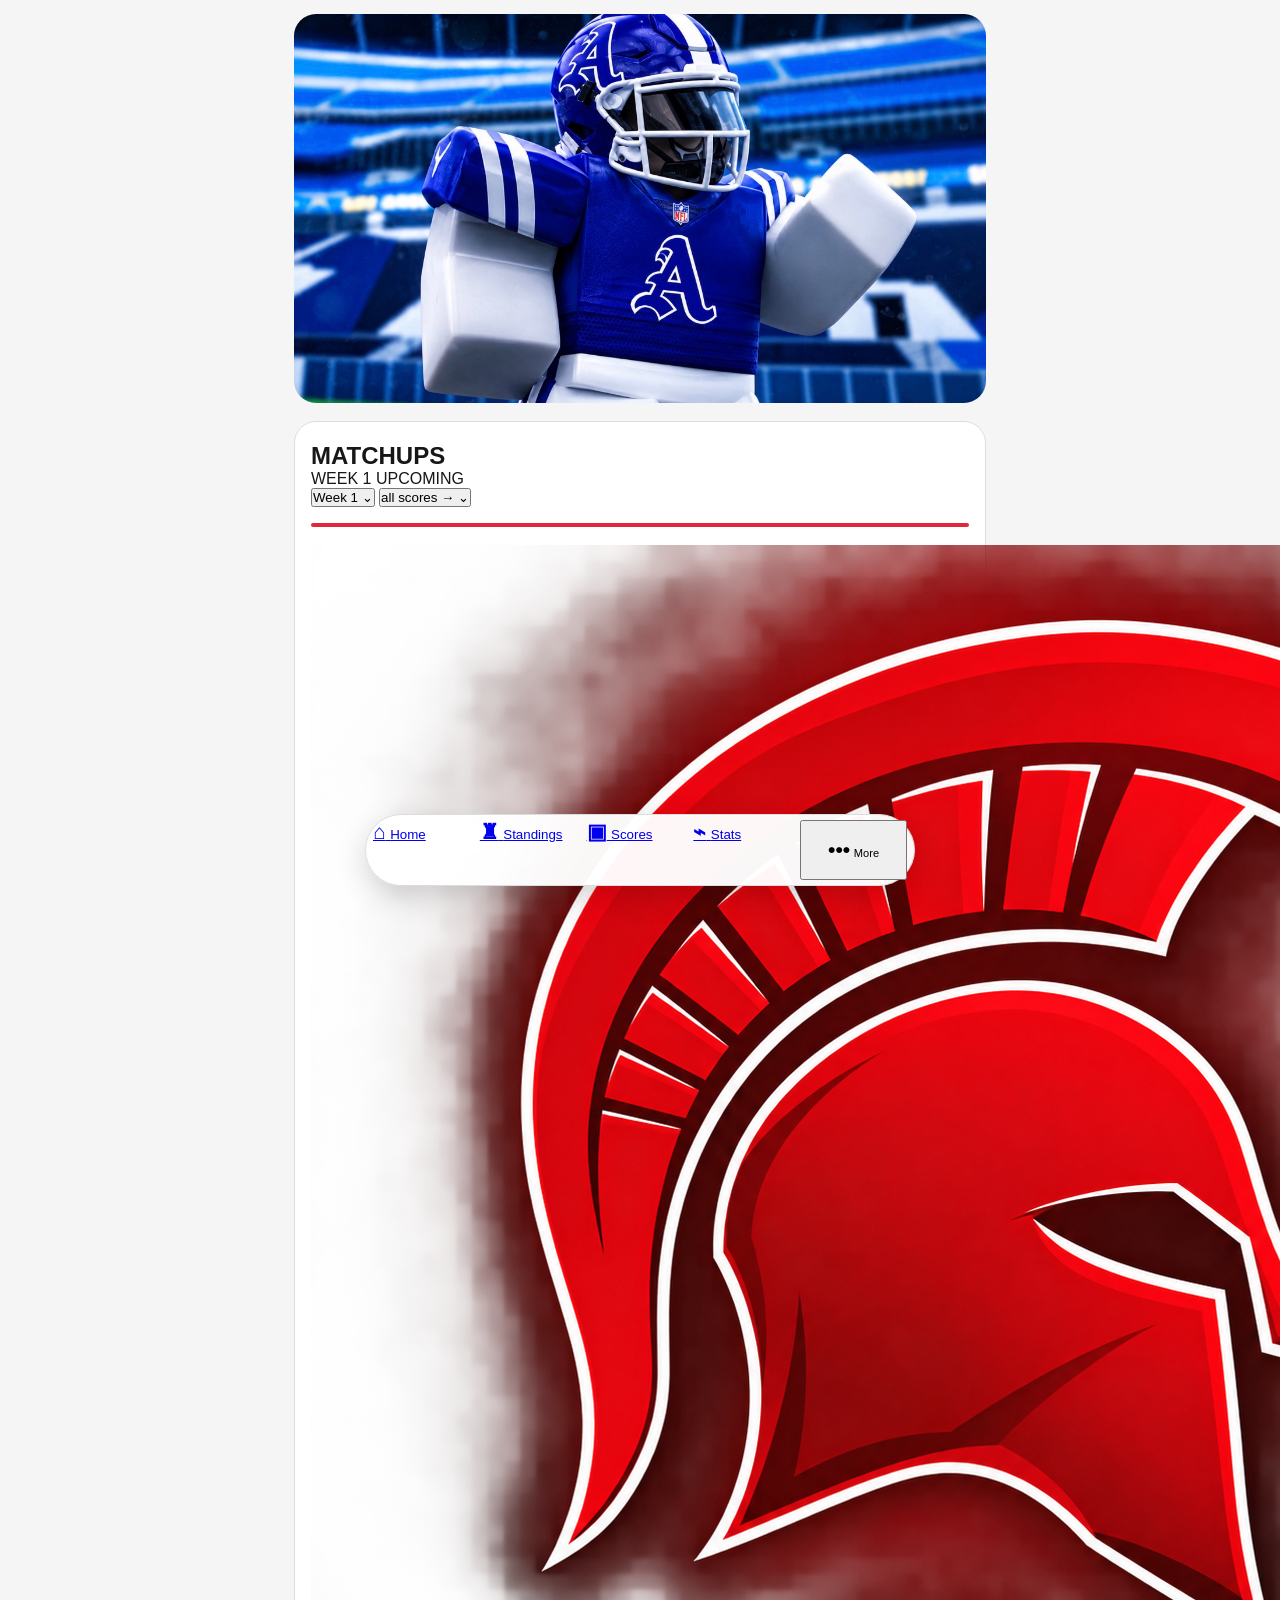
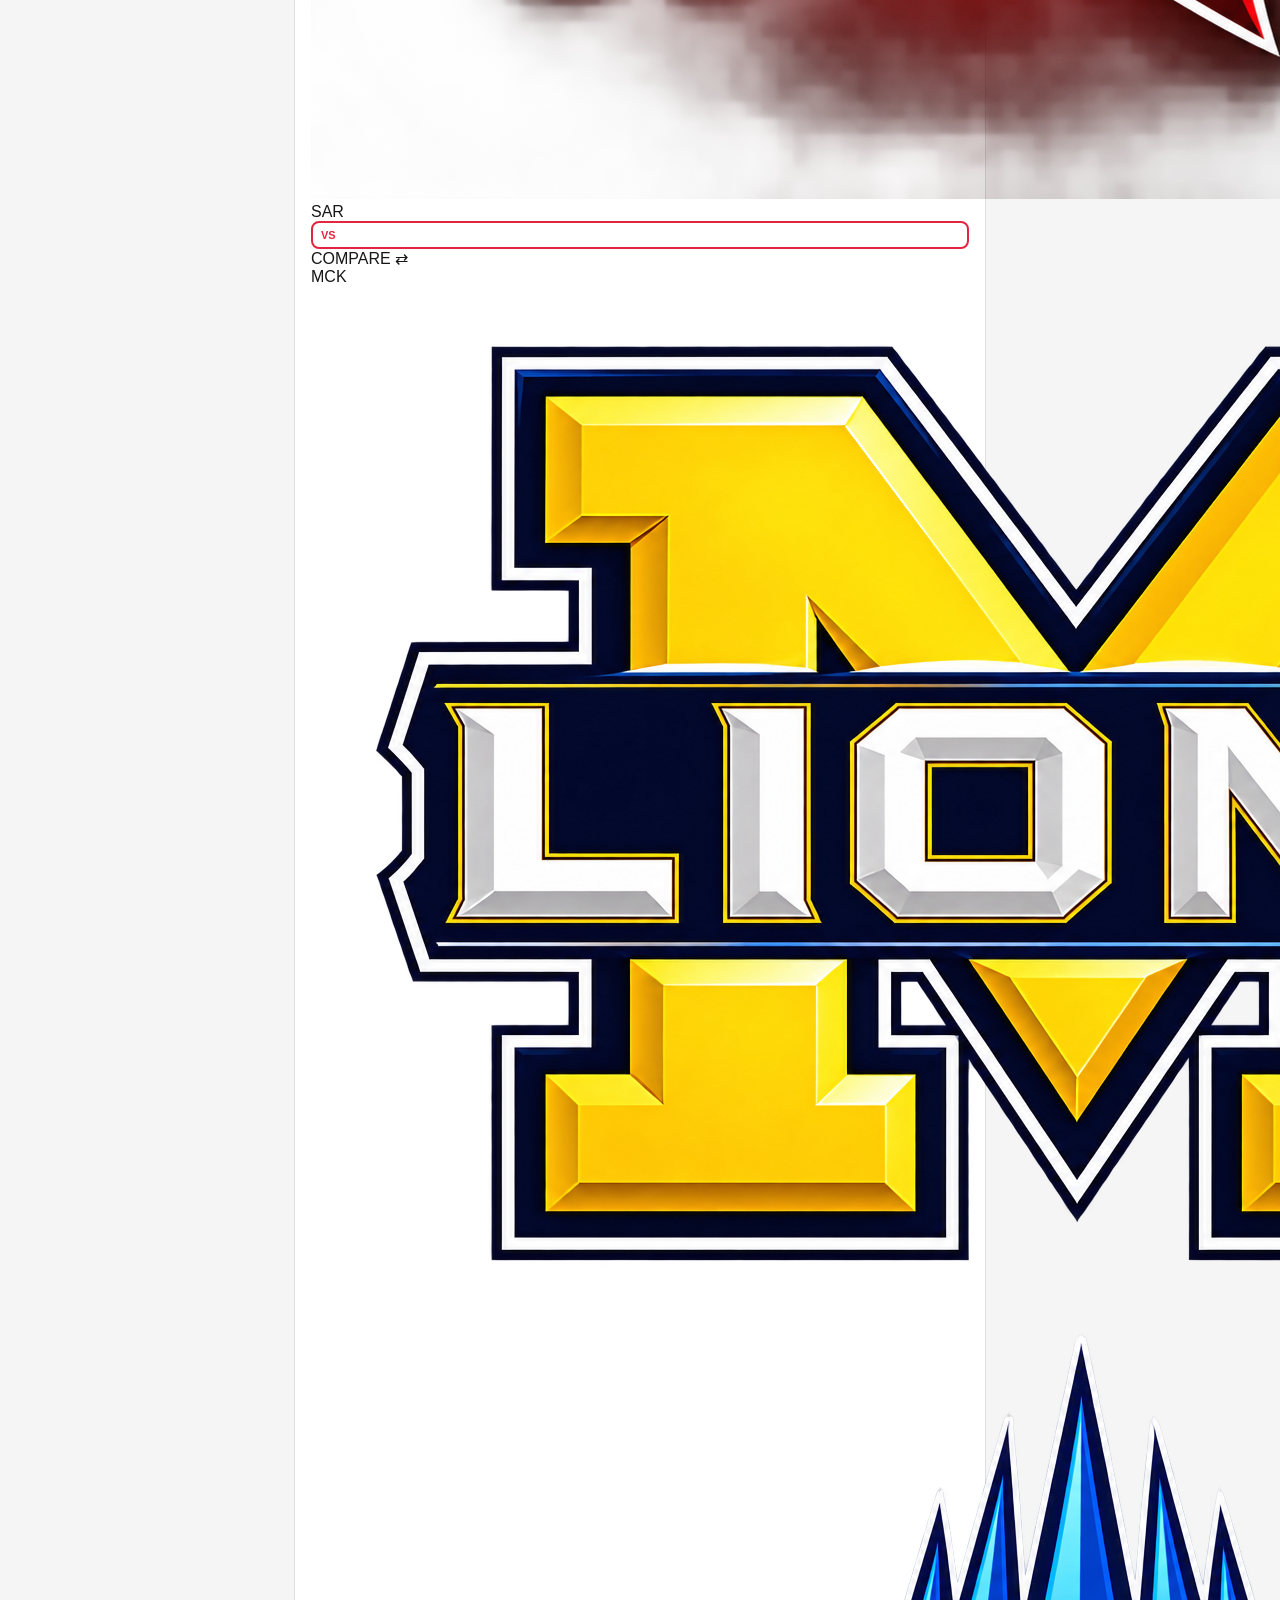
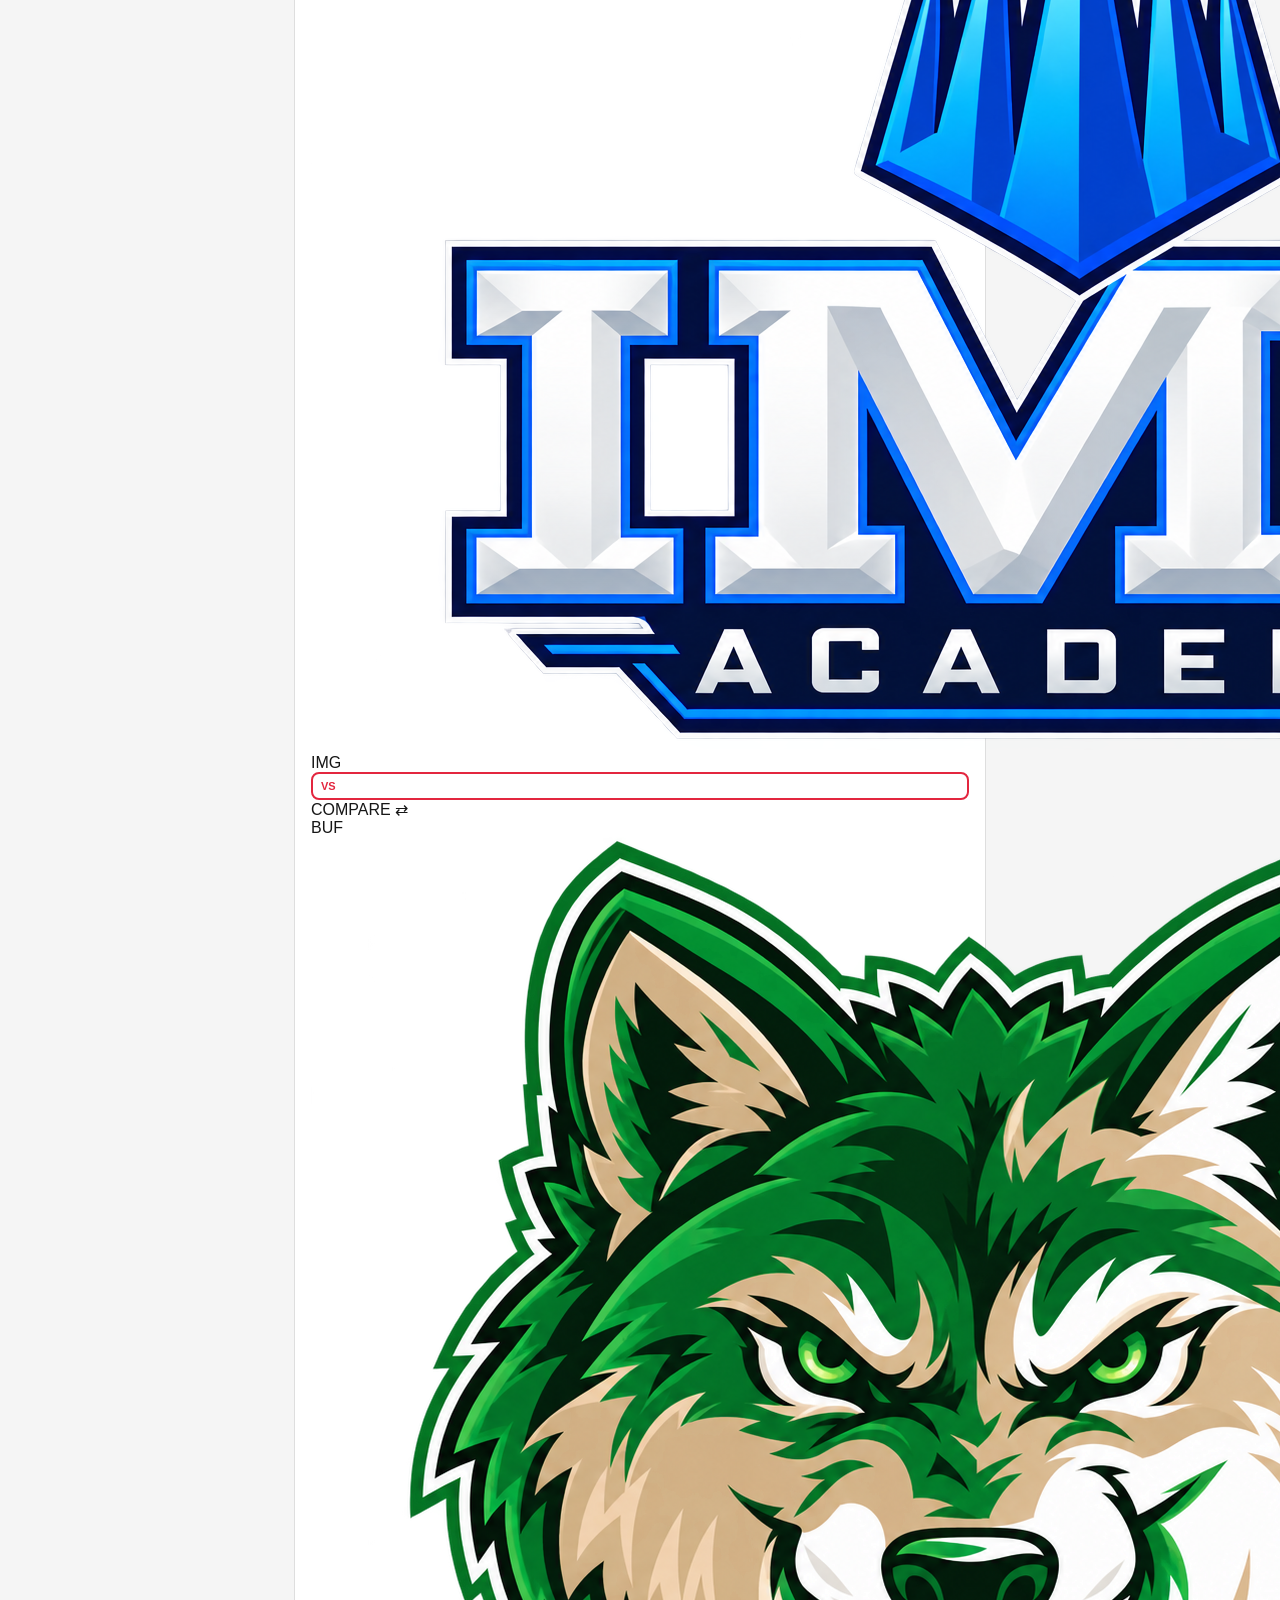
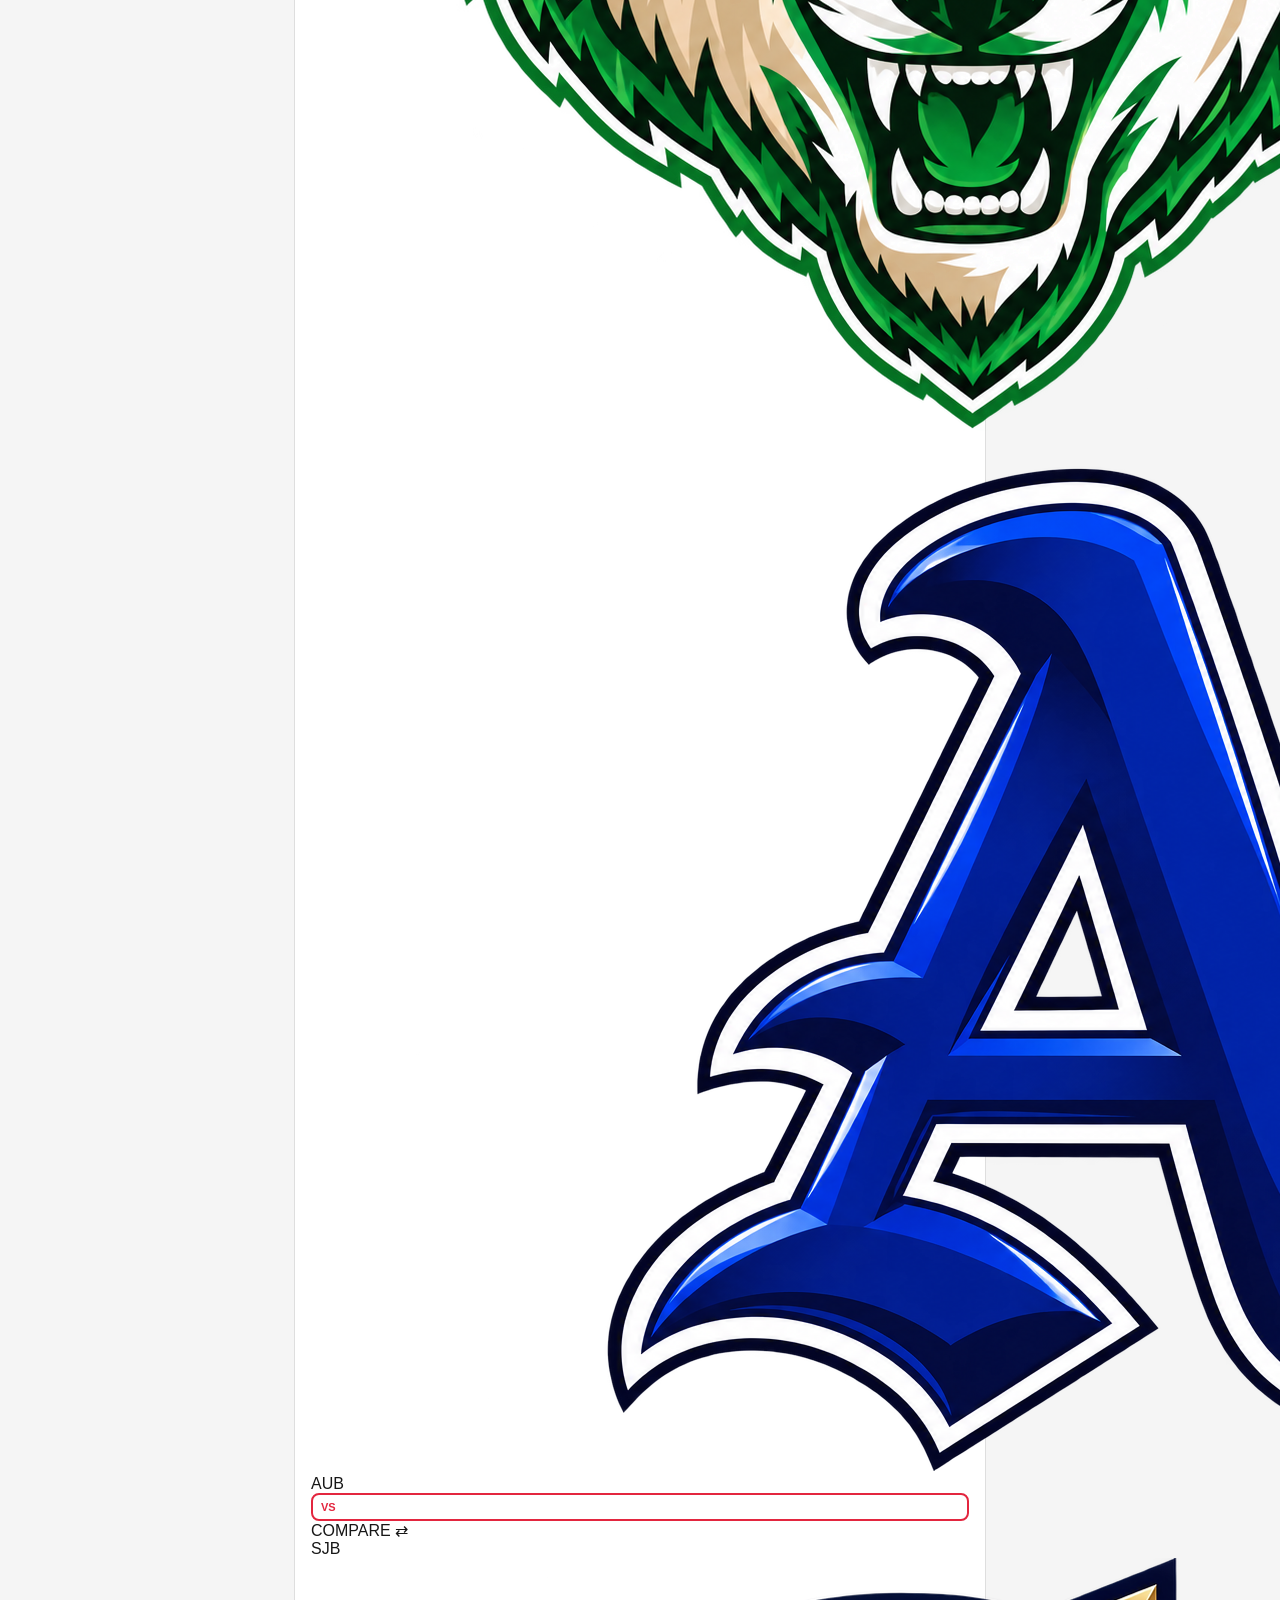
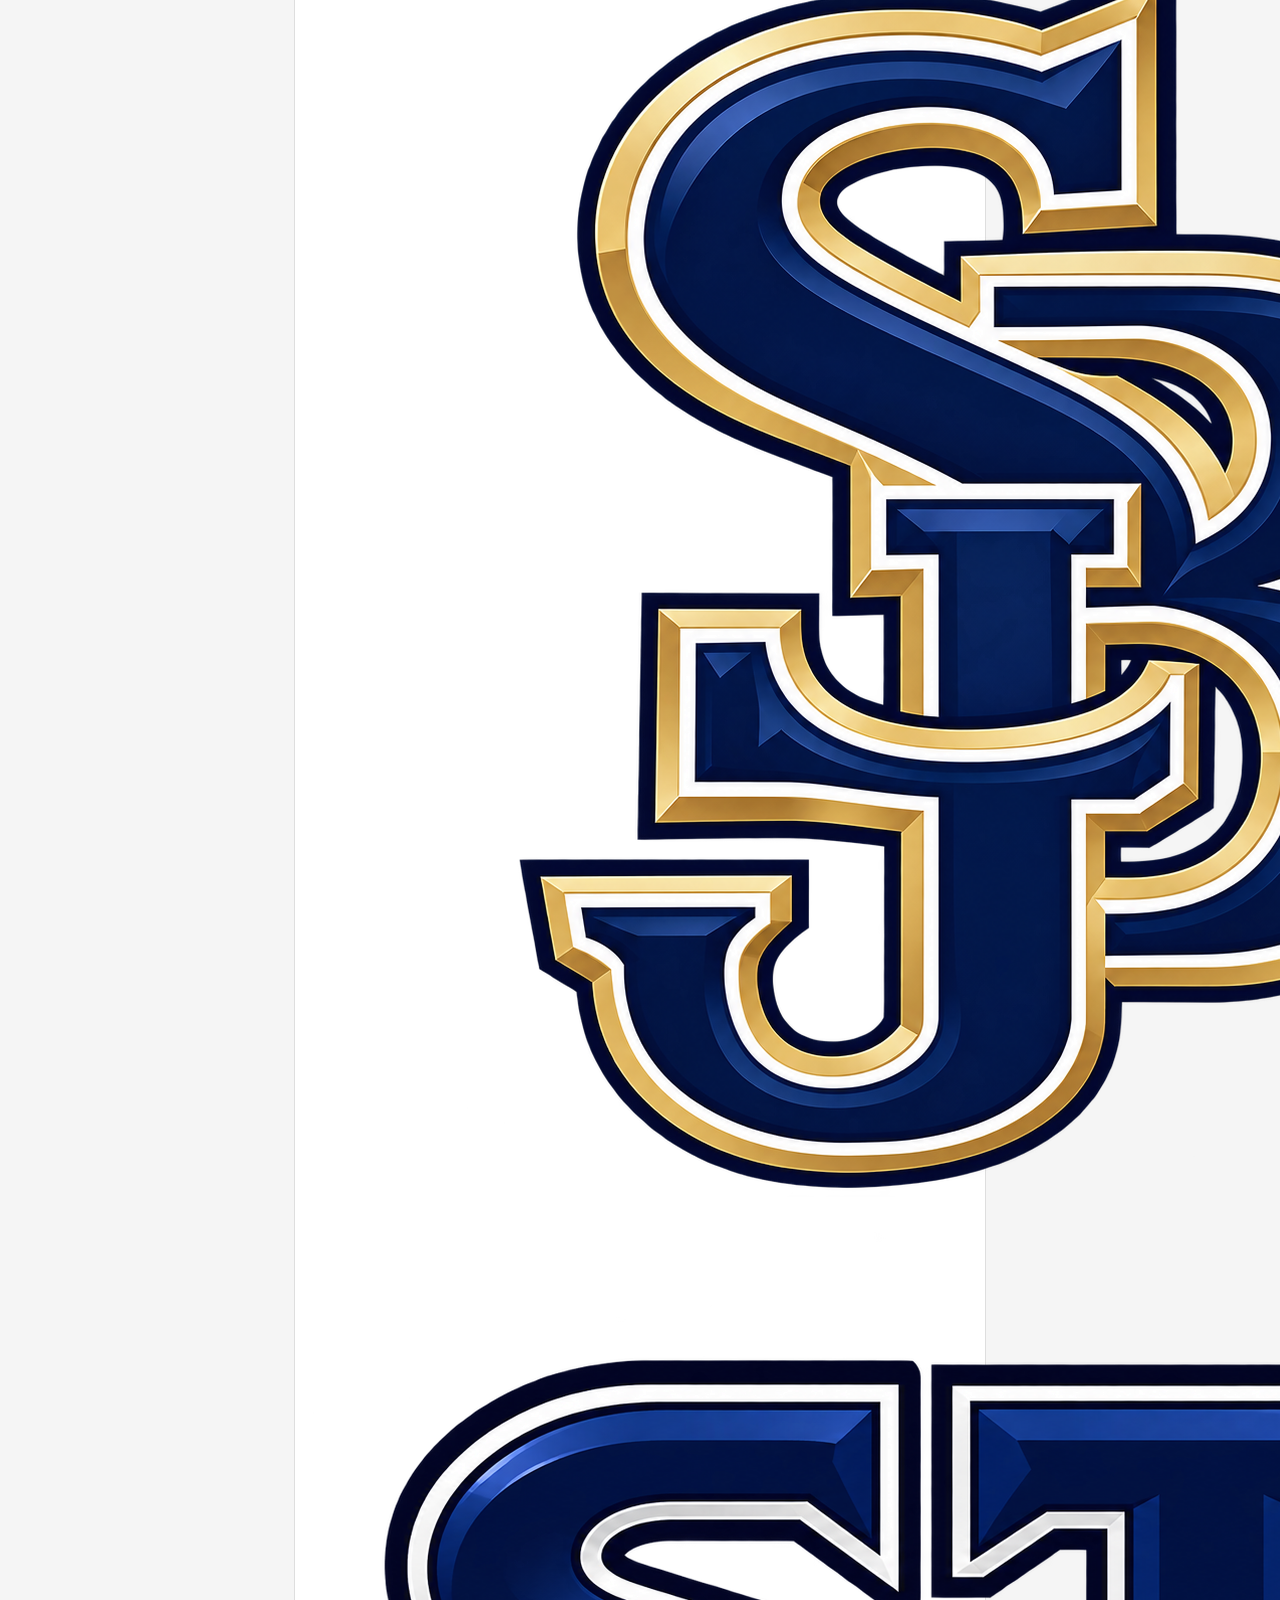
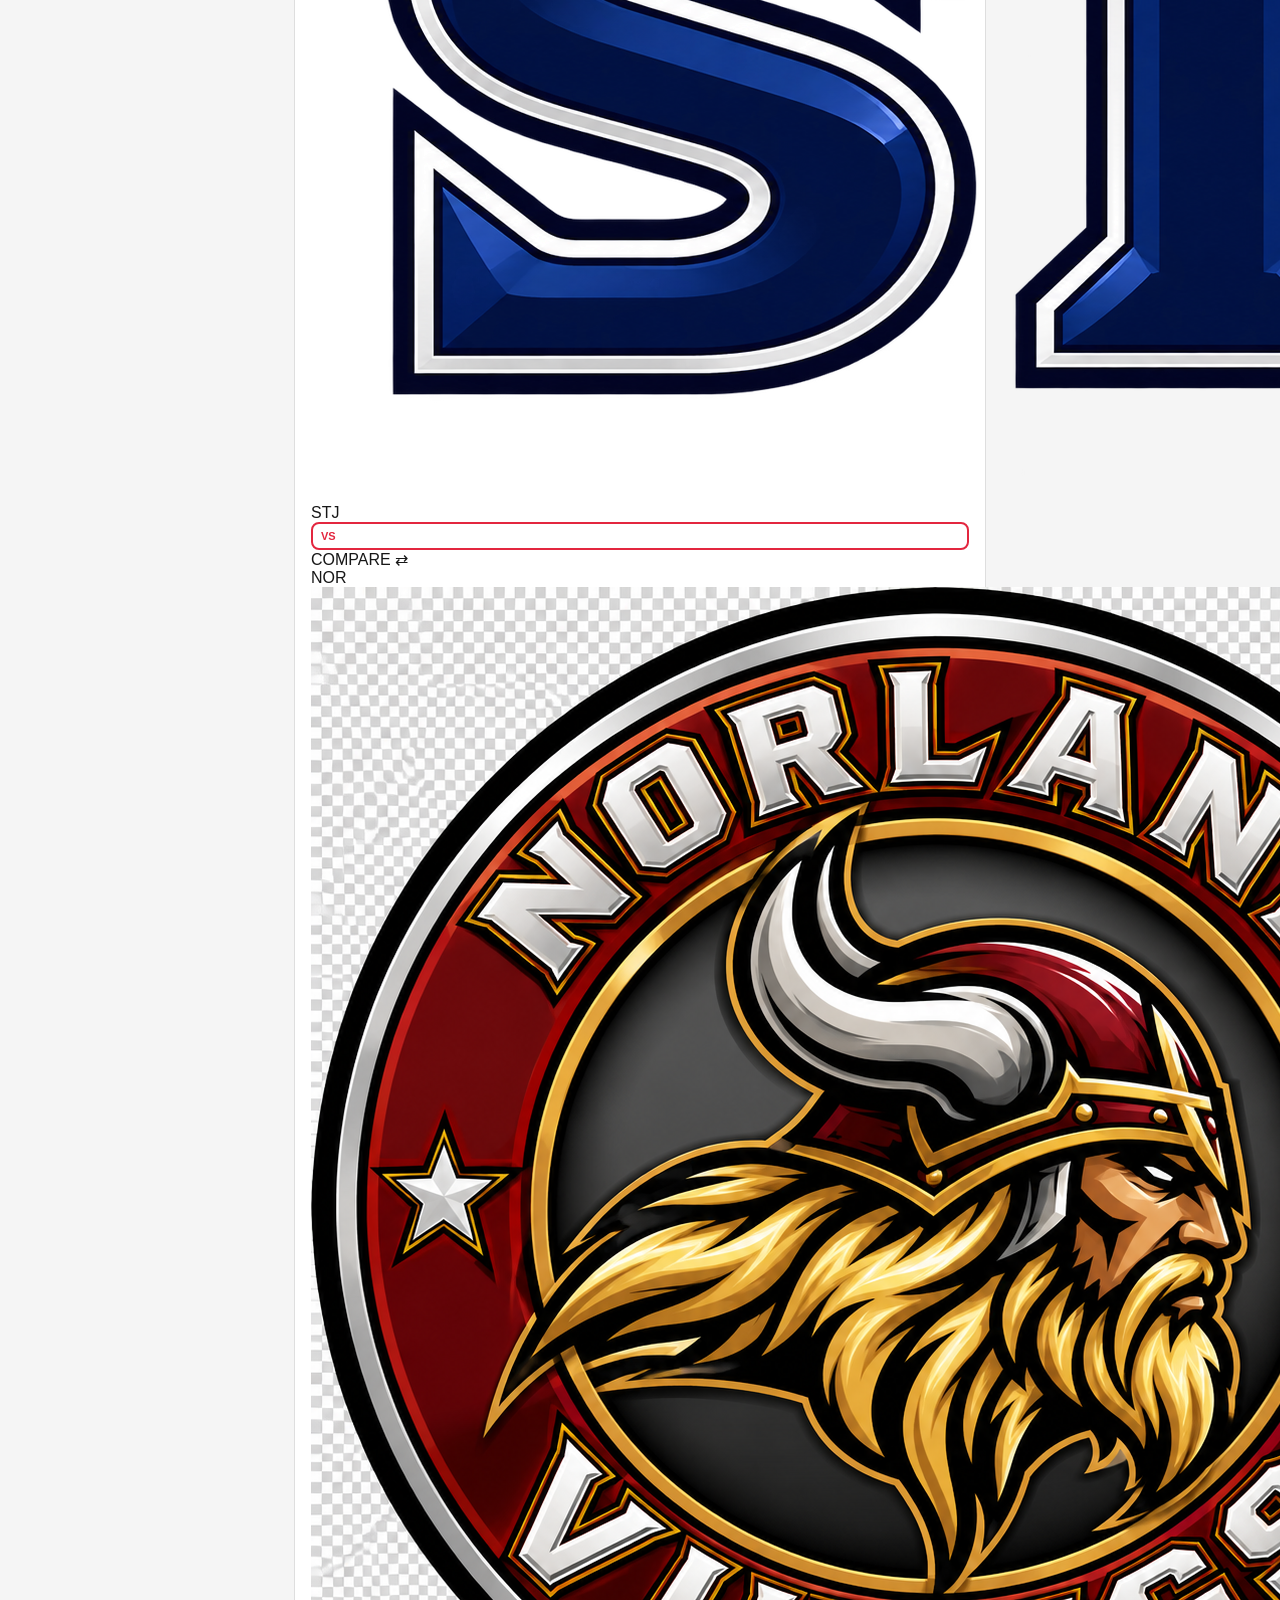
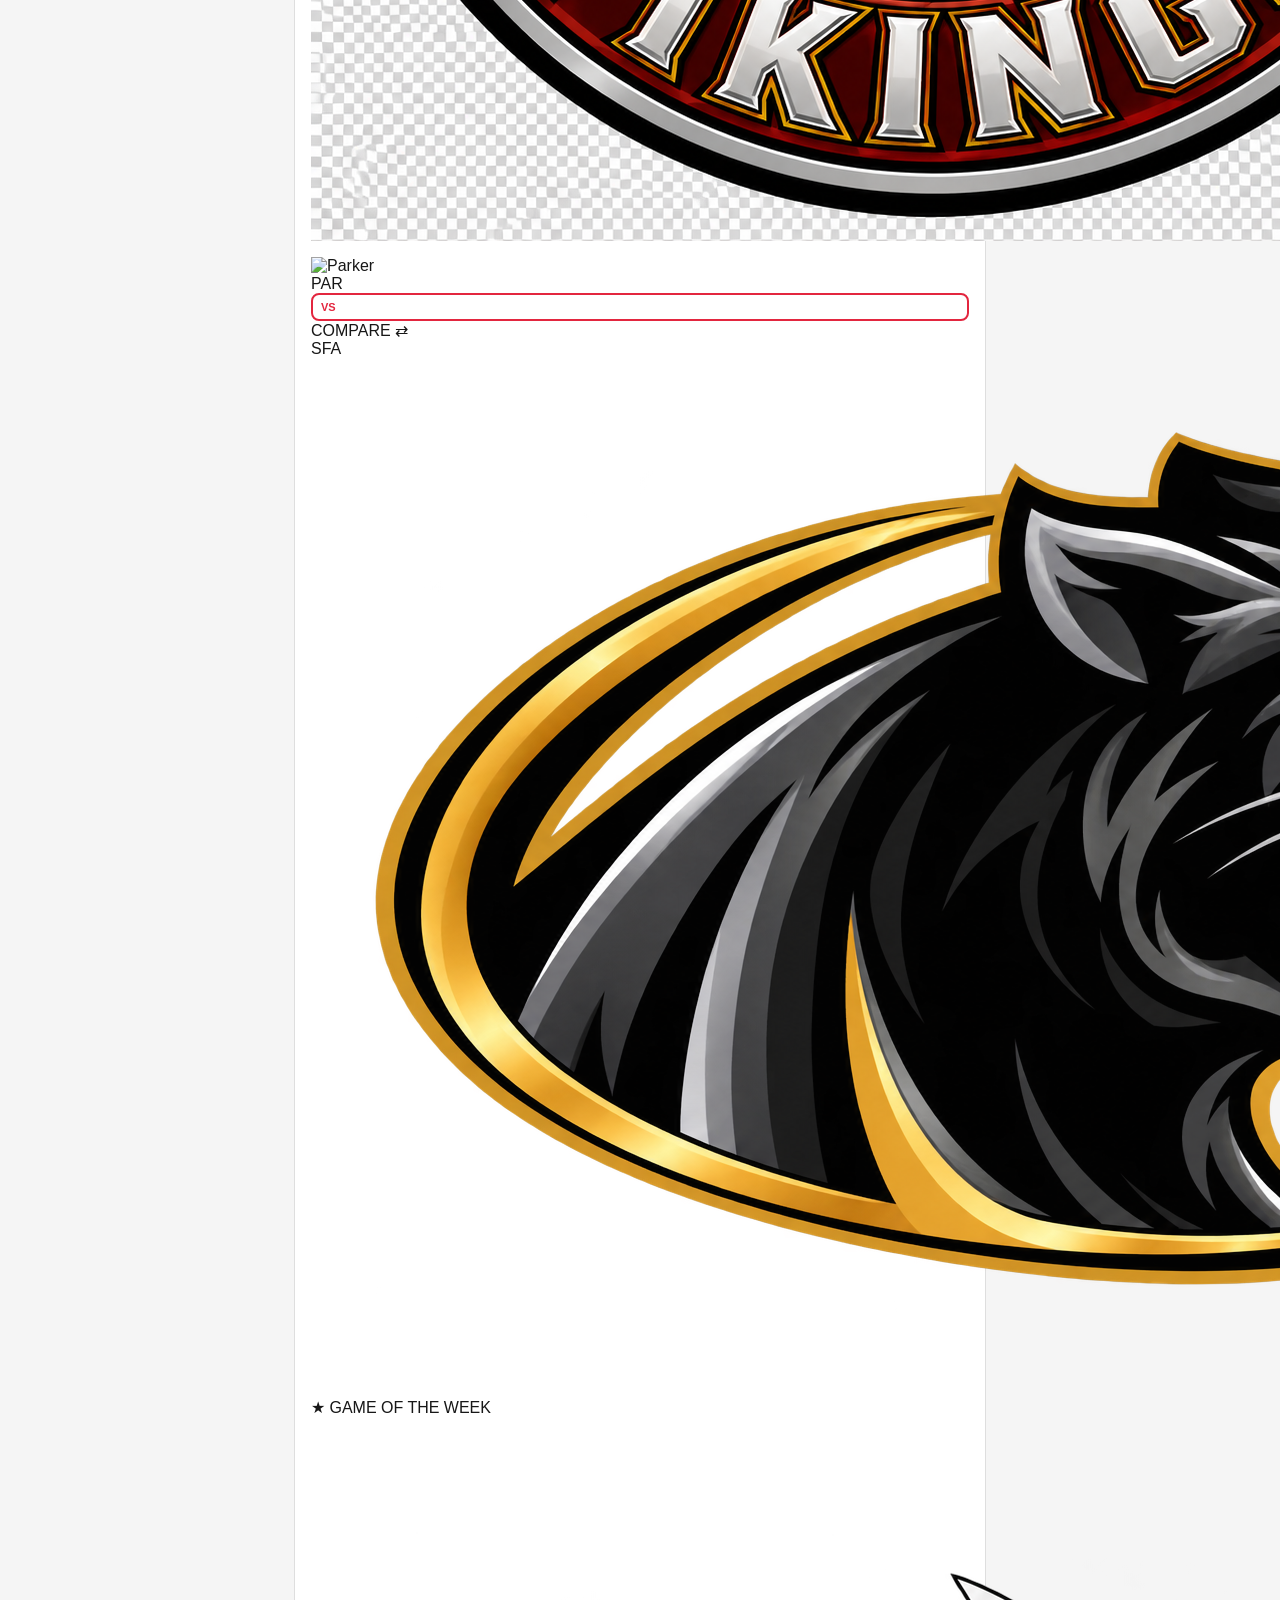
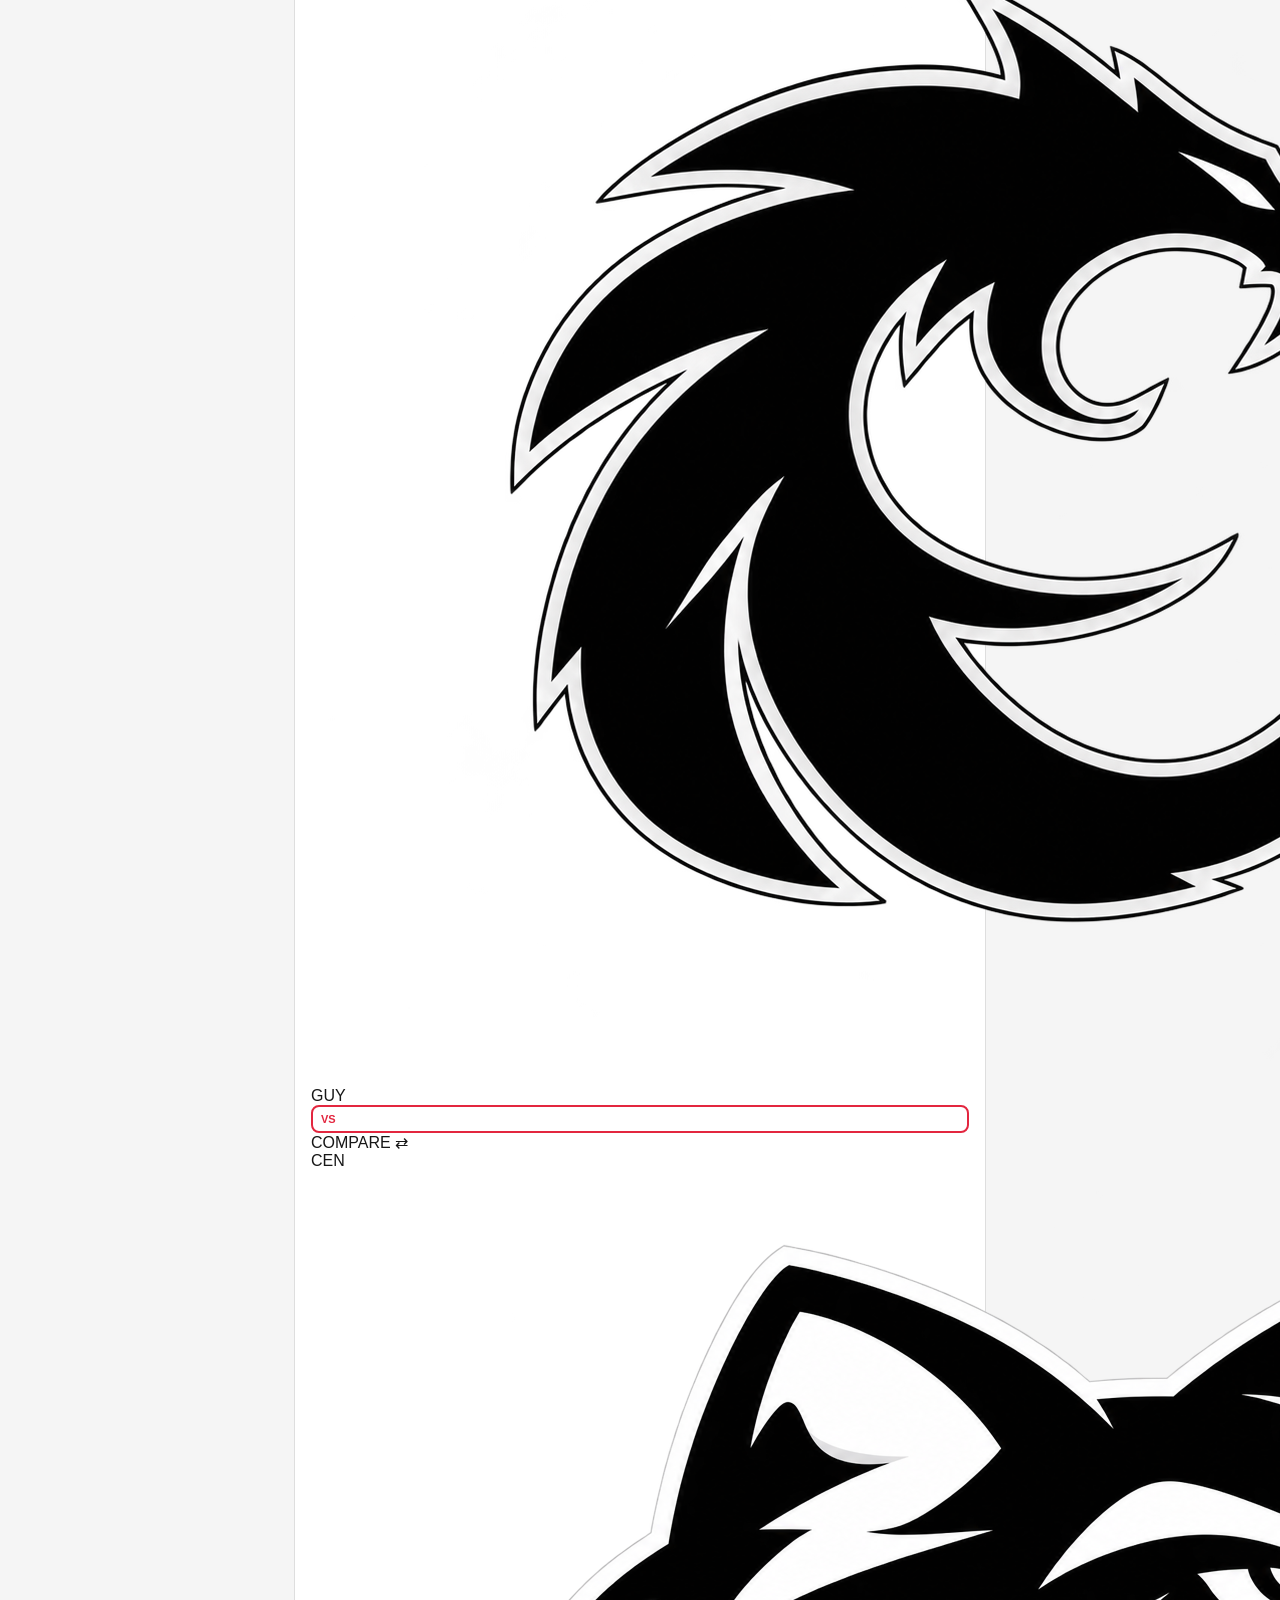
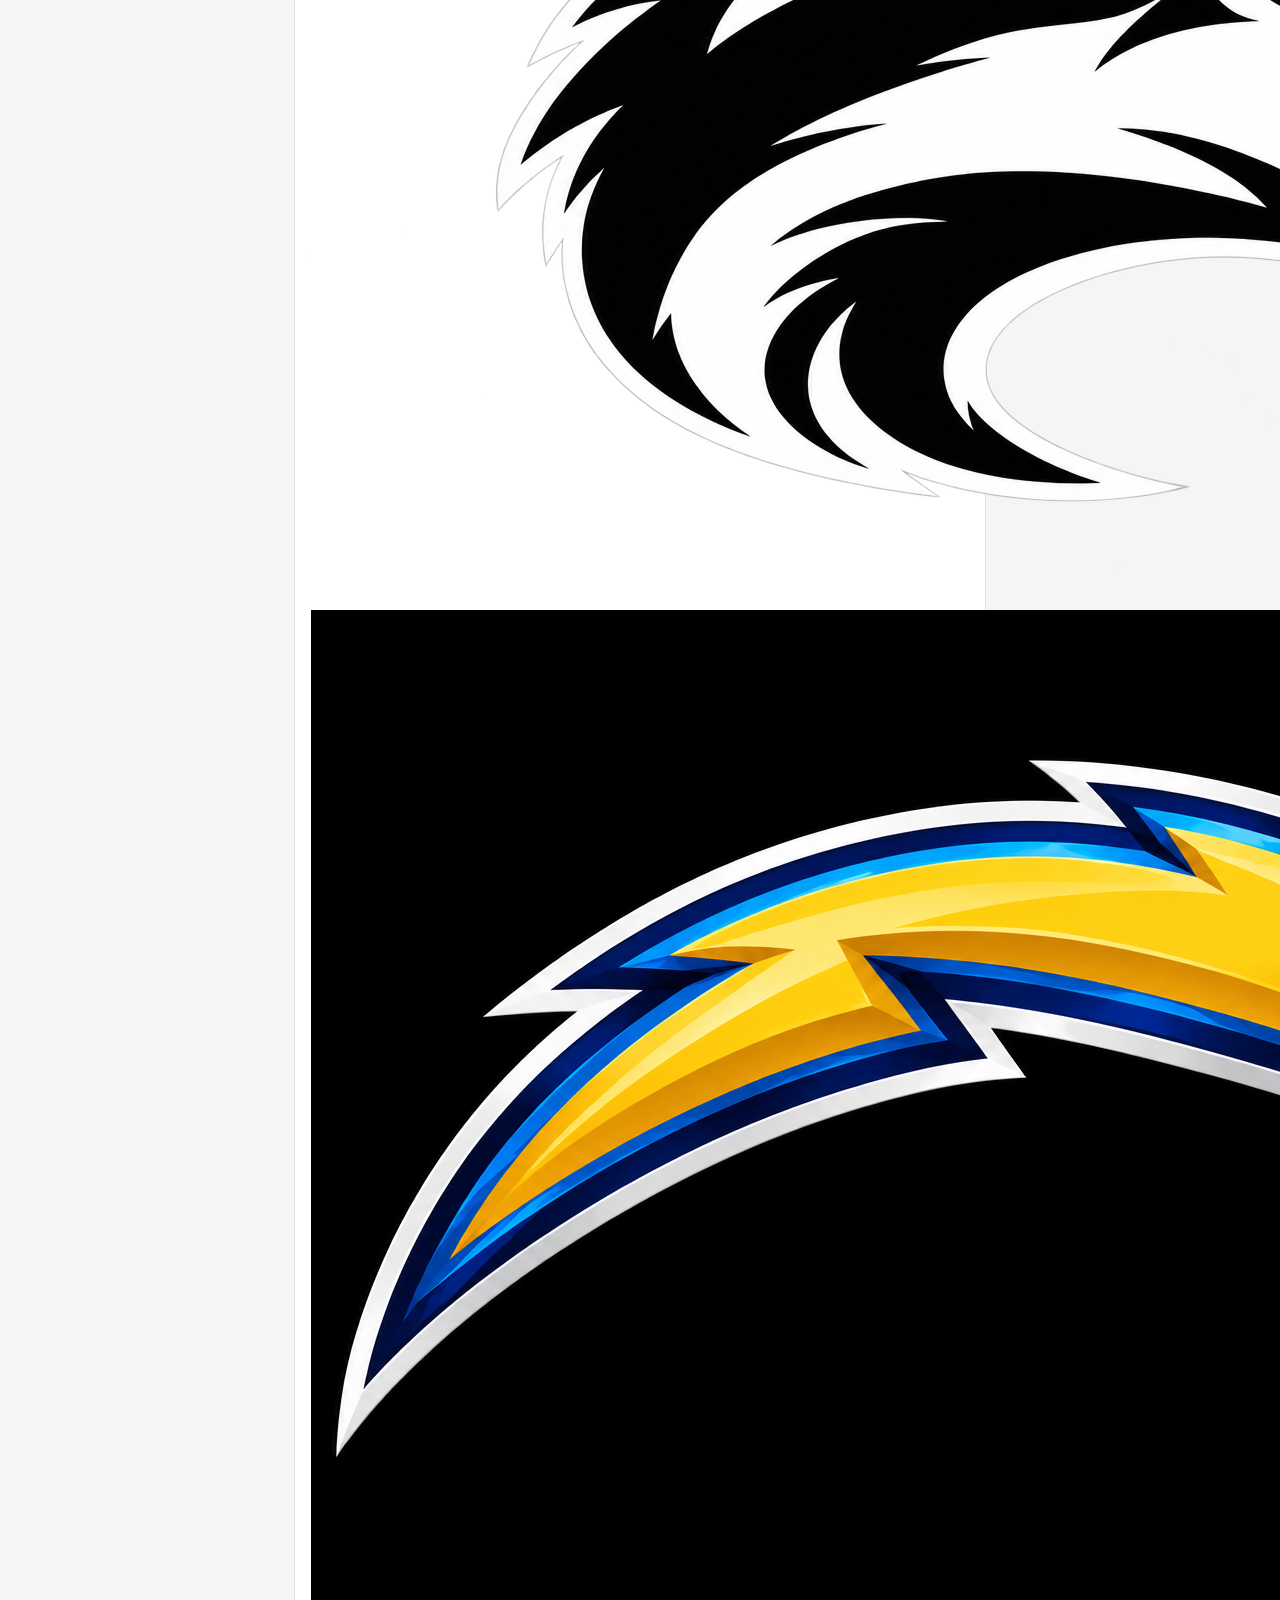
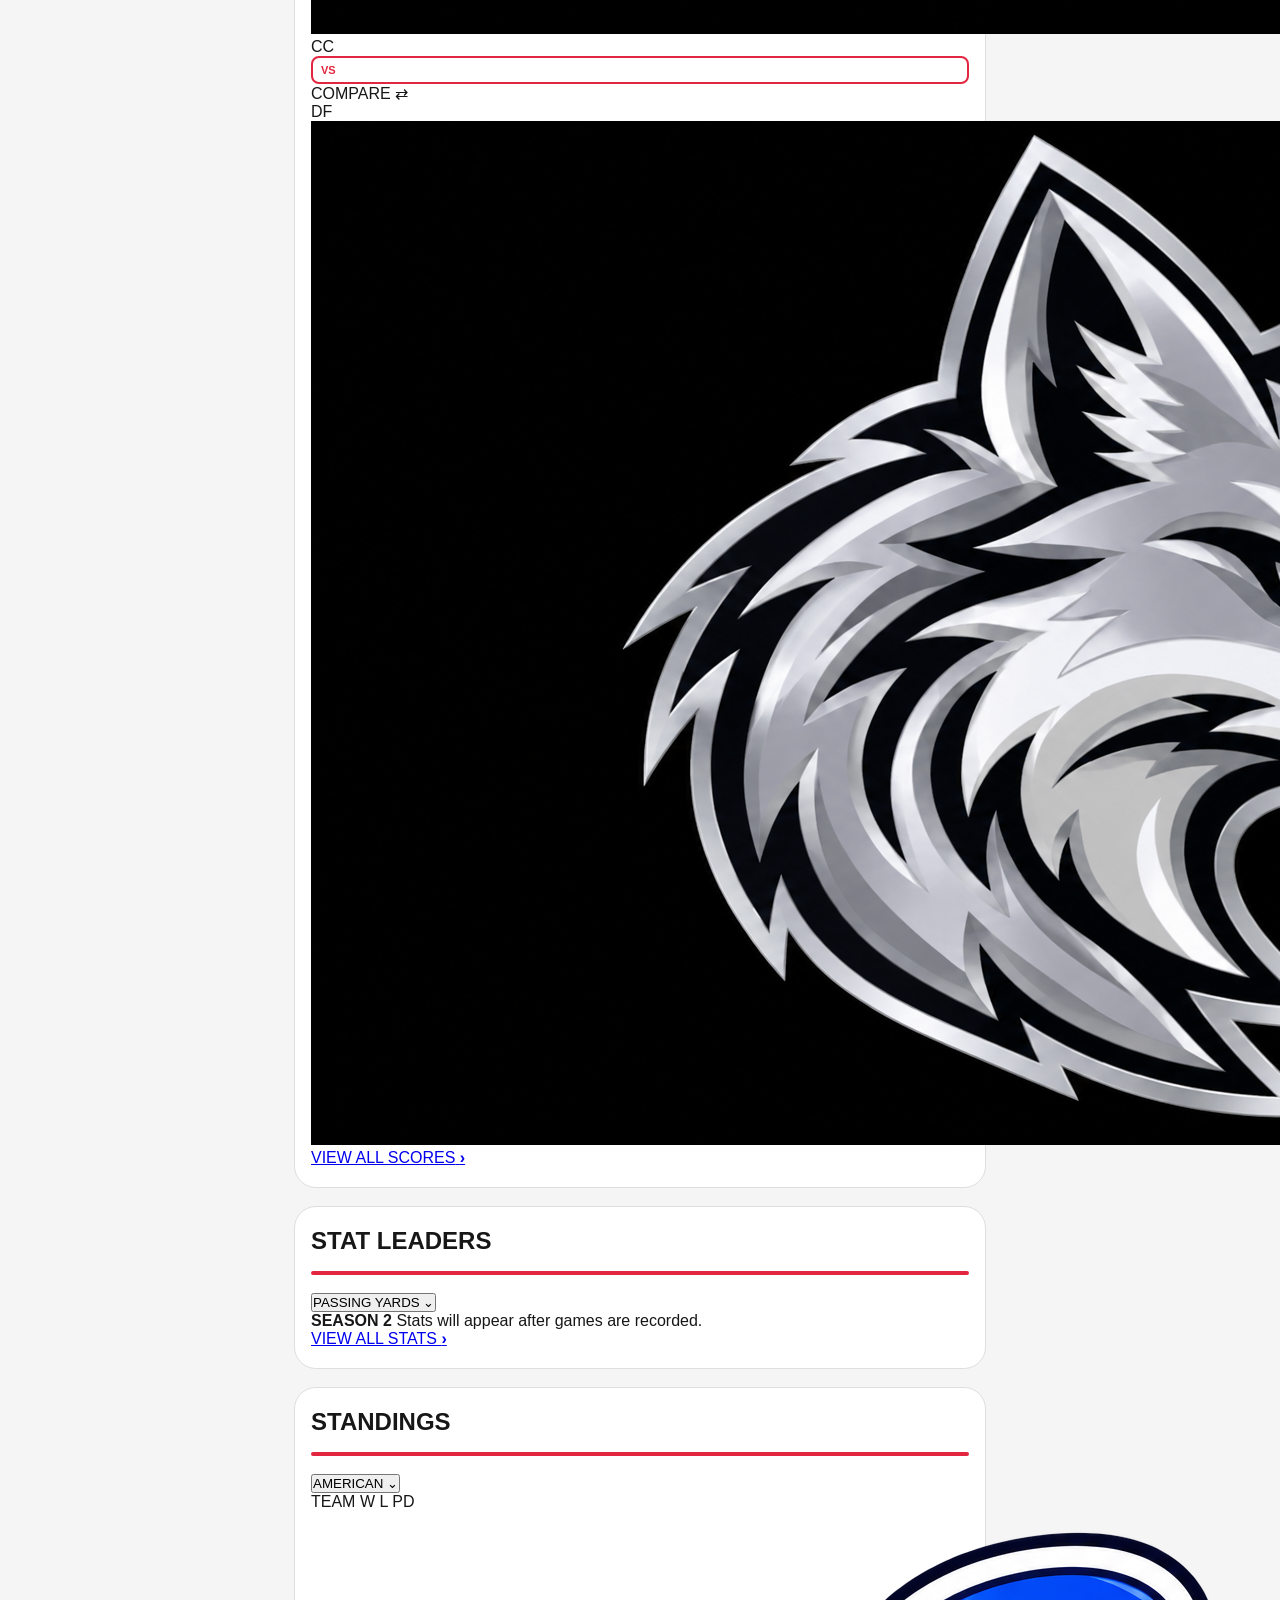
==== commit e3c020b3: "Update index.html" ====
--- a/index.html
+++ b/index.html
@@ -1,6 +1,5 @@
 <!DOCTYPE html>
 <html lang="en">
-
 <head>
   <meta charset="UTF-8">
   <meta name="viewport" content="width=device-width, initial-scale=1.0">
@@ -12,222 +11,222 @@
 
 <main class="app">
 
-  <!-- HOMEPAGE PLAYER IMAGE -->
+  <!-- HERO -->
   <section class="hero">
     <img src="IMG_8099.jpeg" alt="HSFL Football">
   </section>
 
 
-  <!-- WEEK 1 MATCHUPS -->
-  <section class="card matchups-card">
-
-    <div class="matchup-header">
-      <div>
-        <h2>MATCHUPS</h2>
-        <span class="season-label">SEASON 2</span>
-      </div>
-
-      <span class="week-pill">WEEK 1</span>
+  <!-- MATCHUPS -->
+  <section class="card">
+
+    <div class="matchups-title">
+      <h1>MATCHUPS</h1>
+
+      <div class="title-pills">
+        <span>WEEK 1</span>
+        <span>UPCOMING</span>
+      </div>
+    </div>
+
+    <div class="filters">
+      <button>
+        Week 1
+        <span>⌄</span>
+      </button>
+
+      <button>
+        all scores →
+        <span>⌄</span>
+      </button>
     </div>
 
     <div class="red-line"></div>
 
-    <div class="week-controls">
-      <button class="week-arrow">‹</button>
-
-      <div class="week-center">
-        <strong>WEEK 1</strong>
-        <span>REGULAR SEASON</span>
-      </div>
-
-      <button class="week-arrow">›</button>
-    </div>
-
 
     <div class="games">
 
-      <!-- SARALAND VS MCKINNEY -->
-      <article class="game">
-        <div class="team team-left saraland-bg">
-          <img src="saraland.png.PNG" alt="Saraland Spartans">
-          <div>
-            <small>SARALAND</small>
-            <strong>SPARTANS</strong>
-          </div>
-        </div>
-
-        <div class="game-middle">
-          <span class="vs">VS</span>
-          <small>UPCOMING</small>
-        </div>
-
-        <div class="team team-right mckinney-bg">
-          <div>
-            <small>MCKINNEY</small>
-            <strong>LIONS</strong>
-          </div>
-          <img src="mckinney.png.PNG" alt="McKinney Lions">
-        </div>
-      </article>
-
-
-      <!-- IMG VS BUFORD -->
-      <article class="game">
-        <div class="team team-left img-bg">
-          <img src="img.png.PNG" alt="IMG Academy">
-          <div>
-            <small>IMG</small>
-            <strong>ACADEMY</strong>
-          </div>
-        </div>
-
-        <div class="game-middle">
-          <span class="vs">VS</span>
-          <small>UPCOMING</small>
-        </div>
-
-        <div class="team team-right buford-bg">
-          <div>
-            <small>BUFORD</small>
-            <strong>WOLVES</strong>
-          </div>
-          <img src="buford.png.PNG" alt="Buford Wolves">
-        </div>
-      </article>
-
-
-      <!-- AUBURN VS BOSCO -->
-      <article class="game">
-        <div class="team team-left auburn-bg">
-          <img src="auburn.png.PNG" alt="Auburn Tigers">
-          <div>
-            <small>AUBURN</small>
-            <strong>TIGERS</strong>
-          </div>
-        </div>
-
-        <div class="game-middle">
-          <span class="vs">VS</span>
-          <small>UPCOMING</small>
-        </div>
-
-        <div class="team team-right bosco-bg">
-          <div>
-            <small>ST. JOHN BOSCO</small>
-            <strong>BRAVES</strong>
-          </div>
-          <img src="bosco.png.PNG" alt="St. John Bosco Braves">
-        </div>
-      </article>
-
-
-      <!-- ST JAMES VS NORLAND -->
-      <article class="game">
-        <div class="team team-left stjames-bg">
-          <img src="stjames.png.PNG" alt="St. James Academy Strivers">
-          <div>
-            <small>ST. JAMES</small>
-            <strong>STRIVERS</strong>
-          </div>
-        </div>
-
-        <div class="game-middle">
-          <span class="vs">VS</span>
-          <small>UPCOMING</small>
-        </div>
-
-        <div class="team team-right norland-bg">
-          <div>
-            <small>NORLAND</small>
-            <strong>VIKINGS</strong>
-          </div>
-          <img src="norland.png.PNG" alt="Norland Vikings">
-        </div>
-      </article>
-
-
-      <!-- PARKER VS ST FRANCES -->
-      <article class="game">
-        <div class="team team-left parker-bg">
-          <img src="parker.png.PNG" alt="Parker Thundering Herd">
-          <div>
-            <small>PARKER</small>
-            <strong>THUNDERING HERD</strong>
-          </div>
-        </div>
-
-        <div class="game-middle">
-          <span class="vs">VS</span>
-          <small>UPCOMING</small>
-        </div>
-
-        <div class="team team-right stfrances-bg">
-          <div>
-            <small>ST. FRANCES</small>
-            <strong>ACADEMY</strong>
-          </div>
-          <img src="stfrances.png.PNG" alt="St. Frances Academy">
-        </div>
-      </article>
+      <!-- SARALAND / MCKINNEY -->
+      <div class="game-row">
+
+        <div class="team-side left-side">
+          <div class="logo-box saraland">
+            <img src="saraland.png.PNG" alt="Saraland">
+          </div>
+          <span class="team-name">SAR</span>
+        </div>
+
+        <div class="game-center">
+          <div class="vs">VS</div>
+          <div class="compare">COMPARE ⇄</div>
+        </div>
+
+        <div class="team-side right-side">
+          <span class="team-name">MCK</span>
+          <div class="logo-box mckinney">
+            <img src="mckinney.png.PNG" alt="McKinney">
+          </div>
+        </div>
+
+      </div>
+
+
+      <!-- IMG / BUFORD -->
+      <div class="game-row">
+
+        <div class="team-side left-side">
+          <div class="logo-box imgacademy">
+            <img src="img.png.PNG" alt="IMG Academy">
+          </div>
+          <span class="team-name">IMG</span>
+        </div>
+
+        <div class="game-center">
+          <div class="vs">VS</div>
+          <div class="compare">COMPARE ⇄</div>
+        </div>
+
+        <div class="team-side right-side">
+          <span class="team-name">BUF</span>
+          <div class="logo-box buford">
+            <img src="buford.png.PNG" alt="Buford">
+          </div>
+        </div>
+
+      </div>
+
+
+      <!-- AUBURN / BOSCO -->
+      <div class="game-row">
+
+        <div class="team-side left-side">
+          <div class="logo-box auburn">
+            <img src="auburn.png.PNG" alt="Auburn">
+          </div>
+          <span class="team-name">AUB</span>
+        </div>
+
+        <div class="game-center">
+          <div class="vs">VS</div>
+          <div class="compare">COMPARE ⇄</div>
+        </div>
+
+        <div class="team-side right-side">
+          <span class="team-name">SJB</span>
+          <div class="logo-box bosco">
+            <img src="bosco.png.PNG" alt="St. John Bosco">
+          </div>
+        </div>
+
+      </div>
+
+
+      <!-- ST JAMES / NORLAND -->
+      <div class="game-row">
+
+        <div class="team-side left-side">
+          <div class="logo-box stjames">
+            <img src="stjames.png.PNG" alt="St. James">
+          </div>
+          <span class="team-name">STJ</span>
+        </div>
+
+        <div class="game-center">
+          <div class="vs">VS</div>
+          <div class="compare">COMPARE ⇄</div>
+        </div>
+
+        <div class="team-side right-side">
+          <span class="team-name">NOR</span>
+          <div class="logo-box norland">
+            <img src="norland.png.PNG" alt="Norland">
+          </div>
+        </div>
+
+      </div>
+
+
+      <!-- PARKER / ST FRANCES -->
+      <div class="game-row">
+
+        <div class="team-side left-side">
+          <div class="logo-box parker">
+            <img src="parker.png.PNG" alt="Parker">
+          </div>
+          <span class="team-name">PAR</span>
+        </div>
+
+        <div class="game-center">
+          <div class="vs">VS</div>
+          <div class="compare">COMPARE ⇄</div>
+        </div>
+
+        <div class="team-side right-side">
+          <span class="team-name">SFA</span>
+          <div class="logo-box stfrances">
+            <img src="stfrances.png.PNG" alt="St. Frances">
+          </div>
+        </div>
+
+      </div>
 
 
       <!-- GAME OF THE WEEK -->
-      <div class="gotw-label">
-        ★ GAME OF THE WEEK
-      </div>
-
-      <article class="game game-of-week">
-        <div class="team team-left guyer-bg">
-          <img src="guyer.png.PNG" alt="Denton Guyer Wildcats">
-          <div>
-            <small>DENTON GUYER</small>
-            <strong>WILDCATS</strong>
-          </div>
-        </div>
-
-        <div class="game-middle">
-          <span class="vs">VS</span>
-          <small>FEATURED</small>
-        </div>
-
-        <div class="team team-right centennial-bg">
-          <div>
-            <small>CENTENNIAL</small>
-            <strong>HUSKIES</strong>
-          </div>
-          <img src="centennial.png.PNG" alt="Centennial Huskies">
-        </div>
-      </article>
-
-
-      <!-- CORNER CANYON VS DUTCH FORK -->
-      <article class="game">
-        <div class="team team-left chargers-bg">
-          <img src="chargers.png.PNG" alt="Corner Canyon Chargers">
-          <div>
-            <small>CORNER CANYON</small>
-            <strong>CHARGERS</strong>
-          </div>
-        </div>
-
-        <div class="game-middle">
-          <span class="vs">VS</span>
-          <small>UPCOMING</small>
-        </div>
-
-        <div class="team team-right silverfoxes-bg">
-          <div>
-            <small>DUTCH FORK</small>
-            <strong>SILVER FOXES</strong>
-          </div>
-          <img src="silverfoxes.png.PNG" alt="Dutch Fork Silver Foxes">
-        </div>
-      </article>
-
-    </div>
-
-    <a class="red-button" href="scores.html">
-      VIEW ALL SCORES <span>›</span>
+      <div class="featured-label">★ GAME OF THE WEEK</div>
+
+      <div class="game-row featured-game">
+
+        <div class="team-side left-side">
+          <div class="logo-box guyer">
+            <img src="guyer.png.PNG" alt="Denton Guyer">
+          </div>
+          <span class="team-name">GUY</span>
+        </div>
+
+        <div class="game-center">
+          <div class="vs">VS</div>
+          <div class="compare">COMPARE ⇄</div>
+        </div>
+
+        <div class="team-side right-side">
+          <span class="team-name">CEN</span>
+          <div class="logo-box centennial">
+            <img src="centennial.png.PNG" alt="Centennial">
+          </div>
+        </div>
+
+      </div>
+
+
+      <!-- CORNER CANYON / DUTCH FORK -->
+      <div class="game-row">
+
+        <div class="team-side left-side">
+          <div class="logo-box chargers">
+            <img src="chargers.png.PNG" alt="Corner Canyon">
+          </div>
+          <span class="team-name">CC</span>
+        </div>
+
+        <div class="game-center">
+          <div class="vs">VS</div>
+          <div class="compare">COMPARE ⇄</div>
+        </div>
+
+        <div class="team-side right-side">
+          <span class="team-name">DF</span>
+          <div class="logo-box silverfoxes">
+            <img src="silverfoxes.png.PNG" alt="Dutch Fork">
+          </div>
+        </div>
+
+      </div>
+
+    </div>
+
+    <a class="main-button" href="scores.html">
+      <span>VIEW ALL SCORES</span>
+      <strong>›</strong>
     </a>
 
   </section>
@@ -236,24 +235,23 @@
   <!-- STAT LEADERS -->
   <section class="card">
 
-    <div class="card-title">
-      <h2>STAT LEADERS</h2>
-    </div>
+    <h1 class="section-title">STAT LEADERS</h1>
 
     <div class="red-line"></div>
 
-    <button class="dropdown">
+    <button class="full-dropdown">
       <span>PASSING YARDS</span>
       <span>⌄</span>
     </button>
 
-    <div class="empty-section">
+    <div class="empty-content">
       <strong>SEASON 2</strong>
-      <span>Stat leaders will appear after games are recorded.</span>
-    </div>
-
-    <a class="red-button" href="stats.html">
-      VIEW ALL STATS <span>›</span>
+      <span>Stats will appear after games are recorded.</span>
+    </div>
+
+    <a class="main-button" href="stats.html">
+      <span>VIEW ALL STATS</span>
+      <strong>›</strong>
     </a>
 
   </section>
@@ -262,24 +260,89 @@
   <!-- STANDINGS -->
   <section class="card">
 
-    <div class="card-title">
-      <h2>STANDINGS</h2>
-    </div>
+    <h1 class="section-title">STANDINGS</h1>
 
     <div class="red-line"></div>
 
-    <button class="dropdown">
+    <button class="full-dropdown">
       <span>AMERICAN</span>
       <span>⌄</span>
     </button>
 
-    <div class="empty-section">
-      <strong>SEASON 2</strong>
-      <span>Standings will update as games are completed.</span>
-    </div>
-
-    <a class="red-button" href="standings.html">
-      VIEW FULL STANDINGS <span>›</span>
+    <div class="standings-preview">
+
+      <div class="standing-header">
+        <span>TEAM</span>
+        <span>W</span>
+        <span>L</span>
+        <span>PD</span>
+      </div>
+
+      <div class="standing-row">
+        <div class="standing-team">
+          <div class="standing-logo auburn">
+            <img src="auburn.png.PNG" alt="">
+          </div>
+          <strong>AUBURN TIGERS</strong>
+        </div>
+        <b>0</b><b>0</b><b>0</b>
+      </div>
+
+      <div class="standing-row">
+        <div class="standing-team">
+          <div class="standing-logo parker">
+            <img src="parker.png.PNG" alt="">
+          </div>
+          <strong>PARKER THUNDERING HERD</strong>
+        </div>
+        <b>0</b><b>0</b><b>0</b>
+      </div>
+
+      <div class="standing-row">
+        <div class="standing-team">
+          <div class="standing-logo chargers">
+            <img src="chargers.png.PNG" alt="">
+          </div>
+          <strong>CORNER CANYON</strong>
+        </div>
+        <b>0</b><b>0</b><b>0</b>
+      </div>
+
+      <div class="standing-row">
+        <div class="standing-team">
+          <div class="standing-logo stfrances">
+            <img src="stfrances.png.PNG" alt="">
+          </div>
+          <strong>ST. FRANCES</strong>
+        </div>
+        <b>0</b><b>0</b><b>0</b>
+      </div>
+
+      <div class="standing-row">
+        <div class="standing-team">
+          <div class="standing-logo buford">
+            <img src="buford.png.PNG" alt="">
+          </div>
+          <strong>BUFORD WOLVES</strong>
+        </div>
+        <b>0</b><b>0</b><b>0</b>
+      </div>
+
+      <div class="standing-row">
+        <div class="standing-team">
+          <div class="standing-logo bosco">
+            <img src="bosco.png.PNG" alt="">
+          </div>
+          <strong>ST. JOHN BOSCO</strong>
+        </div>
+        <b>0</b><b>0</b><b>0</b>
+      </div>
+
+    </div>
+
+    <a class="main-button" href="standings.html">
+      <span>VIEW FULL STANDINGS</span>
+      <strong>›</strong>
     </a>
 
   </section>
@@ -287,32 +350,32 @@
 </main>
 
 
-<!-- AFL-STYLE BOTTOM NAV -->
+<!-- BOTTOM NAV -->
 <nav class="bottom-nav">
 
-  <a class="nav-item active" href="index.html">
+  <a href="index.html" class="nav-link active">
     <span class="nav-icon">⌂</span>
-    <span>HOME</span>
+    <small>Home</small>
   </a>
 
-  <a class="nav-item" href="standings.html">
-    <span class="nav-icon">▥</span>
-    <span>STANDINGS</span>
+  <a href="standings.html" class="nav-link">
+    <span class="nav-icon">♜</span>
+    <small>Standings</small>
   </a>
 
-  <a class="nav-item" href="scores.html">
+  <a href="scores.html" class="nav-link">
     <span class="nav-icon">▣</span>
-    <span>SCORES</span>
+    <small>Scores</small>
   </a>
 
-  <a class="nav-item" href="stats.html">
-    <span class="nav-icon">▥</span>
-    <span>STATS</span>
+  <a href="stats.html" class="nav-link">
+    <span class="nav-icon">⌁</span>
+    <small>Stats</small>
   </a>
 
-  <button class="nav-item">
+  <button class="nav-link">
     <span class="nav-icon">•••</span>
-    <span>MORE</span>
+    <small>More</small>
   </button>
 
 </nav>
--- a/style.css
+++ b/style.css
@@ -1,7 +1,3 @@
-/* =========================
-   HSFL S2 - HOME
-   ========================= */
-
 * {
   box-sizing: border-box;
   margin: 0;
@@ -10,14 +6,11 @@
 
 :root {
   --red: #e3263f;
-  --red-dark: #c91f35;
-  --red-light: #fff0f2;
-
-  --black: #171717;
+  --dark: #171717;
   --gray: #777;
-  --light-gray: #f4f4f4;
-  --border: #dddddd;
-  --white: #ffffff;
+  --page: #f5f5f5;
+  --border: #dedede;
+  --white: #fff;
 }
 
 html {
@@ -26,469 +19,498 @@
 
 body {
   font-family: Arial, Helvetica, sans-serif;
-  background: var(--light-gray);
-  color: var(--black);
-
-  padding-bottom: 125px;
-
-  -webkit-font-smoothing: antialiased;
-}
-
-
-/* =========================
-   MAIN APP
-   ========================= */
+  background: var(--page);
+  color: var(--dark);
+  padding-bottom: 120px;
+}
 
 .app {
   width: 100%;
   max-width: 720px;
-  margin: 0 auto;
-  padding: 18px;
-}
-
-
-/* =========================
-   HERO PLAYER IMAGE
-   ========================= */
+  margin: auto;
+  padding: 14px;
+}
+
+
+/* ================= HERO ================= */
 
 .hero {
   width: 100%;
   aspect-ratio: 16 / 9;
+  border-radius: 22px;
   overflow: hidden;
-
-  border-radius: 22px;
+  margin-bottom: 18px;
   background: #111;
-
-  margin-bottom: 22px;
-
-  box-shadow:
-    0 2px 8px rgba(0, 0, 0, 0.08);
 }
 
 .hero img {
   width: 100%;
   height: 100%;
-
+  object-fit: cover;
   display: block;
-  object-fit: cover;
-  object-position: center;
-}
-
-
-/* =========================
-   MAIN AFL STYLE CARDS
-   ========================= */
+}
+
+
+/* ================= CARDS ================= */
 
 .card {
-  background: var(--white);
-
+  background: white;
   border: 1px solid var(--border);
   border-radius: 22px;
-
-  padding: 22px 18px;
-
-  margin-bottom: 22px;
-
-  box-shadow:
-    0 2px 5px rgba(0, 0, 0, 0.03);
-}
-
-
-/* =========================
-   CARD HEADINGS
-   ========================= */
-
-.card-title {
-  display: flex;
-  align-items: center;
+  padding: 20px 16px;
+  margin-bottom: 18px;
+}
+
+.card-title h2,
+.matchup-header h2 {
+  font-size: 23px;
+  font-weight: 900;
+  letter-spacing: -0.6px;
+}
+
+.matchup-header {
+  display: flex;
   justify-content: space-between;
-}
-
-.card-title h2 {
-  font-size: 24px;
-  line-height: 1;
-  font-weight: 900;
-
-  letter-spacing: -0.7px;
-  color: var(--black);
-}
-
-
-/* RED DIVIDER */
+  align-items: center;
+}
+
+.season-label {
+  display: block;
+  color: #888;
+  font-size: 9px;
+  font-weight: 800;
+  margin-top: 5px;
+  letter-spacing: 0.8px;
+}
+
+.week-pill {
+  background: #ffe9ed;
+  color: var(--red);
+  border-radius: 999px;
+  padding: 8px 13px;
+  font-size: 10px;
+  font-weight: 900;
+}
 
 .red-line {
+  height: 4px;
   width: 100%;
-  height: 4px;
-
   background: var(--red);
-
-  border-radius: 100px;
-
-  margin-top: 16px;
-  margin-bottom: 18px;
-}
-
-
-/* =========================
-   WEEK SELECTOR
-   ========================= */
-
-.week-row {
-  display: flex;
-  align-items: center;
+  border-radius: 20px;
+  margin: 16px 0 18px;
+}
+
+
+/* ================= WEEK ================= */
+
+.week-controls {
+  display: flex;
   justify-content: space-between;
-
+  align-items: center;
   margin-bottom: 17px;
 }
 
-.arrow {
-  width: 43px;
-  height: 43px;
-
+.week-arrow {
+  width: 42px;
+  height: 42px;
   border-radius: 12px;
-  border: 1px solid var(--border);
-
+  border: 1px solid #ddd;
   background: white;
-
-  font-size: 27px;
-  color: var(--black);
-
-  cursor: pointer;
-}
-
-.week-info {
+  font-size: 26px;
+}
+
+.week-center {
   text-align: center;
-
   display: flex;
   flex-direction: column;
   gap: 3px;
 }
 
-.week-info strong {
-  font-size: 16px;
-  font-weight: 900;
-}
-
-.week-info span {
-  font-size: 11px;
-  color: var(--gray);
-  font-weight: 700;
-
-  letter-spacing: 0.5px;
-}
-
-
-/* =========================
-   MATCHUPS
-   ========================= */
+.week-center strong {
+  font-size: 15px;
+  font-weight: 900;
+}
+
+.week-center span {
+  font-size: 9px;
+  color: #888;
+  font-weight: 800;
+}
+
+
+/* ================= GAMES ================= */
 
 .games {
   display: flex;
   flex-direction: column;
-  gap: 11px;
+  gap: 12px;
 }
 
 .game {
-  min-height: 92px;
-
+  position: relative;
   display: grid;
-  grid-template-columns: 1fr 90px 1fr;
-
-  align-items: center;
-
-  border: 1px solid var(--border);
+  grid-template-columns: 1fr 58px 1fr;
+  min-height: 105px;
+
+  border: 1px solid #d9d9d9;
   border-radius: 17px;
-
-  padding: 12px 10px;
-
-  background: white;
-}
+  overflow: hidden;
+
+  background: #fff;
+}
+
+
+/* TEAM SIDES */
 
 .team {
-  display: flex;
-  flex-direction: column;
-
-  align-items: center;
-  justify-content: center;
-
-  gap: 6px;
-
   min-width: 0;
-}
-
-.team-logo {
-  width: 39px;
-  height: 39px;
-
-  border-radius: 50%;
-
-  background: #f1f1f1;
-  border: 1px solid #dedede;
-}
-
-.team span {
-  font-size: 11px;
-  font-weight: 900;
-
-  text-align: center;
+  position: relative;
+
+  display: flex;
+  align-items: center;
+  gap: 7px;
+
+  padding: 12px 8px;
+}
+
+.team-left {
+  justify-content: flex-start;
+}
+
+.team-right {
+  justify-content: flex-end;
+  text-align: right;
+}
+
+
+/* LOGOS */
+
+.team img {
+  width: 48px;
+  height: 48px;
+  object-fit: contain;
+  flex-shrink: 0;
+
+  filter: drop-shadow(0 3px 3px rgba(0,0,0,.25));
+}
+
+.team div {
+  min-width: 0;
+  position: relative;
+  z-index: 2;
+}
+
+.team small {
+  display: block;
+  font-size: 7px;
+  font-weight: 900;
+  opacity: .75;
+  margin-bottom: 2px;
 
   white-space: nowrap;
   overflow: hidden;
   text-overflow: ellipsis;
-
+}
+
+.team strong {
+  display: block;
+  font-size: 10px;
+  font-weight: 900;
+  line-height: 1.05;
+
+  white-space: normal;
+}
+
+
+/* ================= CENTER VS ================= */
+
+.game-middle {
+  position: relative;
+  z-index: 5;
+
+  background: white;
+
+  display: flex;
+  flex-direction: column;
+  justify-content: center;
+  align-items: center;
+
+  gap: 6px;
+}
+
+.game-middle::before,
+.game-middle::after {
+  content: "";
+  position: absolute;
+  top: 0;
+  bottom: 0;
+  width: 1px;
+  background: #eee;
+}
+
+.game-middle::before {
+  left: 0;
+}
+
+.game-middle::after {
+  right: 0;
+}
+
+.vs {
+  color: var(--red);
+  border: 2px solid var(--red);
+  border-radius: 8px;
+
+  padding: 6px 8px;
+
+  font-size: 11px;
+  font-weight: 900;
+}
+
+.game-middle small {
+  font-size: 6px;
+  color: #999;
+  font-weight: 900;
+}
+
+
+/* =================================
+   TEAM COLOR BACKGROUNDS
+   ================================= */
+
+
+/* SARALAND */
+
+.saraland-bg {
+  color: white;
+  background:
+    linear-gradient(110deg, #79000c 0%, #bd0019 65%, #e3263f 100%);
+}
+
+
+/* MCKINNEY */
+
+.mckinney-bg {
+  color: white;
+  background:
+    linear-gradient(110deg, #132d59 0%, #174c8c 65%, #d5a51d 140%);
+}
+
+
+/* IMG */
+
+.img-bg {
+  color: white;
+  background:
+    linear-gradient(110deg, #041b38 0%, #064b86 65%, #078bd1 120%);
+}
+
+
+/* BUFORD */
+
+.buford-bg {
+  color: white;
+  background:
+    linear-gradient(110deg, #09281d 0%, #086039 70%, #13a260 120%);
+}
+
+
+/* AUBURN */
+
+.auburn-bg {
+  color: white;
+  background:
+    linear-gradient(110deg, #051b38 0%, #0c3767 70%, #185b9d 120%);
+}
+
+
+/* BOSCO */
+
+.bosco-bg {
+  color: white;
+  background:
+    linear-gradient(110deg, #071c3e 0%, #173b70 70%, #d5b253 150%);
+}
+
+
+/* ST JAMES */
+
+.stjames-bg {
+  color: white;
+  background:
+    linear-gradient(110deg, #08182f 0%, #163b70 70%, #d6dce5 150%);
+}
+
+
+/* NORLAND */
+
+.norland-bg {
+  color: white;
+  background:
+    linear-gradient(110deg, #36000d 0%, #7b1229 70%, #c69b37 140%);
+}
+
+
+/* PARKER */
+
+.parker-bg {
+  color: white;
+  background:
+    linear-gradient(110deg, #171717 0%, #292929 65%, #8b6a17 140%);
+}
+
+
+/* ST FRANCES */
+
+.stfrances-bg {
+  color: white;
+  background:
+    linear-gradient(110deg, #131313 0%, #292929 70%, #d2a52c 140%);
+}
+
+
+/* GUYER */
+
+.guyer-bg {
+  color: white;
+  background:
+    linear-gradient(110deg, #32124c 0%, #672c8a 70%, #9d67c4 120%);
+}
+
+
+/* CENTENNIAL */
+
+.centennial-bg {
+  color: white;
+  background:
+    linear-gradient(110deg, #101010 0%, #323232 70%, #777 130%);
+}
+
+
+/* CORNER CANYON */
+
+.chargers-bg {
+  color: white;
+  background:
+    linear-gradient(110deg, #062450 0%, #0759a4 70%, #f0c52d 145%);
+}
+
+
+/* DUTCH FORK */
+
+.silverfoxes-bg {
+  color: white;
+  background:
+    linear-gradient(110deg, #1a1d21 0%, #555c65 70%, #c9cdd1 140%);
+}
+
+
+/* ================= GOTW ================= */
+
+.gotw-label {
+  margin-top: 7px;
+  margin-bottom: -4px;
+
+  font-size: 9px;
+  font-weight: 900;
+
+  color: var(--red);
+  letter-spacing: .7px;
+}
+
+.game-of-week {
+  border: 2px solid var(--red);
+
+  box-shadow:
+    0 5px 16px rgba(227, 38, 63, .13);
+}
+
+
+/* ================= BUTTONS ================= */
+
+.red-button {
   width: 100%;
-}
-
-.game-middle {
-  display: flex;
-  flex-direction: column;
-
-  align-items: center;
-  justify-content: center;
-
-  gap: 6px;
-}
-
-.game-middle strong {
-  min-width: 46px;
-
-  text-align: center;
-
-  padding: 6px 9px;
-
-  border: 2px solid var(--red);
-  border-radius: 9px;
-
-  color: var(--red);
-
-  font-size: 13px;
-  font-weight: 900;
-}
-
-.game-middle span {
-  font-size: 8px;
-
-  font-weight: 800;
-
-  color: #999;
-
-  letter-spacing: 0.3px;
-}
-
-
-/* =========================
-   DROPDOWN
-   ========================= */
+  min-height: 48px;
+
+  margin-top: 17px;
+  padding: 0 17px;
+
+  display: flex;
+  align-items: center;
+  justify-content: space-between;
+
+  background: var(--red);
+  color: white;
+
+  border-radius: 12px;
+
+  text-decoration: none;
+
+  font-size: 10px;
+  font-weight: 900;
+}
+
+.red-button span {
+  font-size: 21px;
+}
+
+
+/* ================= DROPDOWN ================= */
 
 .dropdown {
   width: 100%;
   height: 47px;
 
+  padding: 0 15px;
+
+  border: 1px solid #ddd;
+  border-radius: 12px;
+
   background: white;
 
-  border: 1px solid var(--border);
-  border-radius: 12px;
-
-  padding: 0 15px;
-
   display: flex;
   align-items: center;
   justify-content: space-between;
 
-  font-size: 12px;
-  font-weight: 900;
-
-  color: var(--black);
-
-  margin-bottom: 15px;
-}
-
-
-/* =========================
-   STAT LEADERS
-   ========================= */
-
-.leader-table {
-  width: 100%;
-
-  border: 1px solid var(--border);
+  font-size: 10px;
+  font-weight: 900;
+}
+
+
+/* ================= EMPTY SECTIONS ================= */
+
+.empty-section {
+  min-height: 130px;
+
+  margin-top: 13px;
+
+  border: 1px solid #e1e1e1;
   border-radius: 15px;
 
-  overflow: hidden;
-
-  margin-bottom: 16px;
-}
-
-.table-head {
-  display: grid;
-  grid-template-columns: 1fr 70px 65px;
-
-  padding: 11px 13px;
-
-  background: #f6f6f6;
-
-  border-bottom: 1px solid var(--border);
-}
-
-.table-head span {
-  font-size: 9px;
-  font-weight: 900;
-
-  color: #777;
-
-  letter-spacing: 0.4px;
-}
-
-.table-head span:nth-child(2),
-.table-head span:nth-child(3) {
+  display: flex;
+  flex-direction: column;
+  align-items: center;
+  justify-content: center;
+
   text-align: center;
-}
-
-.empty-leaders {
-  min-height: 120px;
-
-  display: flex;
-  flex-direction: column;
-
-  align-items: center;
-  justify-content: center;
-
-  gap: 7px;
-
-  text-align: center;
-}
-
-.empty-leaders strong {
-  font-size: 16px;
-  font-weight: 900;
-}
-
-.empty-leaders span {
-  font-size: 12px;
+
+  padding: 20px;
+}
+
+.empty-section strong {
+  font-size: 15px;
+  font-weight: 900;
+  margin-bottom: 6px;
+}
+
+.empty-section span {
   color: #888;
-}
-
-
-/* =========================
-   STANDINGS
-   ========================= */
-
-.standings-table {
-  border: 1px solid var(--border);
-  border-radius: 15px;
-
-  overflow: hidden;
-
-  margin-bottom: 16px;
-}
-
-.standings-head,
-.standing-row {
-  display: grid;
-
-  grid-template-columns:
-    minmax(0, 1fr)
-    35px
-    35px
-    45px;
-
-  align-items: center;
-}
-
-.standings-head {
-  min-height: 38px;
-
-  padding: 0 12px;
-
-  background: #f6f6f6;
-
-  border-bottom: 1px solid var(--border);
-}
-
-.standings-head span {
-  font-size: 9px;
-  font-weight: 900;
-
-  color: #777;
-}
-
-.standings-head span:not(:first-child) {
-  text-align: center;
-}
-
-.standing-row {
-  min-height: 57px;
-
-  padding: 0 12px;
-
-  border-bottom: 1px solid #eeeeee;
-}
-
-.standing-row:last-child {
-  border-bottom: none;
-}
-
-.standing-row strong {
   font-size: 11px;
-  font-weight: 900;
-
-  padding-right: 5px;
-}
-
-.standing-row span {
-  text-align: center;
-
-  font-size: 12px;
-  font-weight: 800;
-}
-
-
-/* =========================
-   RED BUTTONS
-   ========================= */
-
-.red-button {
-  width: 100%;
-  min-height: 48px;
-
-  background: var(--red);
-
-  border-radius: 12px;
-
-  display: flex;
-  align-items: center;
-  justify-content: space-between;
-
-  padding: 0 17px;
-
-  color: white;
-
-  text-decoration: none;
-
-  font-size: 11px;
-  font-weight: 900;
-
-  letter-spacing: 0.4px;
-
-  margin-top: 16px;
-
-  transition: 0.15s ease;
-}
-
-.red-button span {
-  font-size: 22px;
-  line-height: 1;
-}
-
-.red-button:active {
-  transform: scale(0.985);
-  background: var(--red-dark);
-}
-
-
-/* =========================
-   BOTTOM AFL STYLE NAV
-   ========================= */
+  line-height: 1.4;
+}
+
+
+/* ================= BOTTOM NAV ================= */
 
 .bottom-nav {
   position: fixed;
@@ -498,198 +520,70 @@
 
   bottom: calc(14px + env(safe-area-inset-bottom));
 
+  width: calc(100% - 28px);
+  max-width: 550px;
+  height: 72px;
+
   z-index: 1000;
 
-  width: calc(100% - 34px);
-  max-width: 550px;
-
-  height: 72px;
-
-  background: rgba(255, 255, 255, 0.97);
-
-  border: 1px solid #dedede;
+  background: rgba(255,255,255,.97);
+
+  border: 1px solid #ddd;
   border-radius: 999px;
 
   display: grid;
-  grid-template-columns: repeat(5, 1fr);
-
-  align-items: center;
-
-  padding: 5px 8px;
-
-  box-shadow:
-    0 10px 35px rgba(0, 0, 0, 0.17);
+  grid-template-columns: repeat(5,1fr);
+
+  padding: 5px 7px;
+
+  box-shadow: 0 10px 30px rgba(0,0,0,.16);
 }
 
 .nav-item {
-  height: 58px;
-
-  position: relative;
+  border: 0;
+  background: transparent;
+
+  text-decoration: none;
+
+  color: #777;
 
   display: flex;
   flex-direction: column;
 
-  align-items: center;
   justify-content: center;
+  align-items: center;
 
   gap: 4px;
 
-  border: none;
-  background: transparent;
-
-  color: #777;
-
-  text-decoration: none;
-
   font-family: Arial, Helvetica, sans-serif;
-
-  cursor: pointer;
 }
 
 .nav-icon {
-  height: 27px;
-  min-width: 27px;
-
-  display: flex;
-  align-items: center;
-  justify-content: center;
-
-  font-size: 23px;
-  line-height: 1;
-
-  position: relative;
-  z-index: 2;
+  font-size: 21px;
+  font-weight: 900;
 }
 
 .nav-item > span:last-child {
-  font-size: 8px;
-  font-weight: 900;
-
-  position: relative;
-  z-index: 2;
-}
-
-
-/* ACTIVE HOME BUTTON */
+  font-size: 7px;
+  font-weight: 900;
+}
 
 .nav-item.active {
   color: var(--red);
 }
 
 .nav-item.active .nav-icon {
-  width: 38px;
-  height: 38px;
+  width: 37px;
+  height: 37px;
+
+  display: flex;
+  justify-content: center;
+  align-items: center;
+
+  background: white;
 
   border-radius: 50%;
 
-  background: white;
-
-  box-shadow:
-    0 3px 13px rgba(0, 0, 0, 0.14);
-
-  margin-top: -14px;
-}
-
-
-/* =========================
-   MORE MENU
-   ========================= */
-
-.more-menu {
-  display: none;
-
-  position: fixed;
-
-  right: 22px;
-  bottom: calc(98px + env(safe-area-inset-bottom));
-
-  width: 190px;
-
-  background: white;
-
-  border: 1px solid var(--border);
-  border-radius: 17px;
-
-  padding: 8px;
-
-  z-index: 999;
-
-  box-shadow:
-    0 12px 35px rgba(0, 0, 0, 0.16);
-}
-
-.more-menu a {
-  display: block;
-
-  padding: 14px 12px;
-
-  border-radius: 10px;
-
-  color: var(--black);
-
-  text-decoration: none;
-
-  font-size: 11px;
-  font-weight: 900;
-}
-
-.more-menu a:active {
-  background: #f3f3f3;
-}
-
-
-/* =========================
-   PHONE ADJUSTMENTS
-   ========================= */
-
-@media (max-width: 480px) {
-
-  .app {
-    padding: 14px;
-  }
-
-  .hero {
-    border-radius: 20px;
-    margin-bottom: 18px;
-  }
-
-  .card {
-    border-radius: 20px;
-
-    padding: 20px 16px;
-
-    margin-bottom: 18px;
-  }
-
-  .card-title h2 {
-    font-size: 22px;
-  }
-
-  .game {
-    grid-template-columns: 1fr 76px 1fr;
-  }
-
-  .bottom-nav {
-    width: calc(100% - 28px);
-  }
-}
-
-
-/* =========================
-   DESKTOP
-   ========================= */
-
-@media (min-width: 800px) {
-
-  .app {
-    padding-top: 28px;
-  }
-
-  .hero {
-    border-radius: 25px;
-  }
-
-  .card {
-    padding: 27px;
-  }
-}
+  margin-top: -13px;
+
+  box-shadow: 
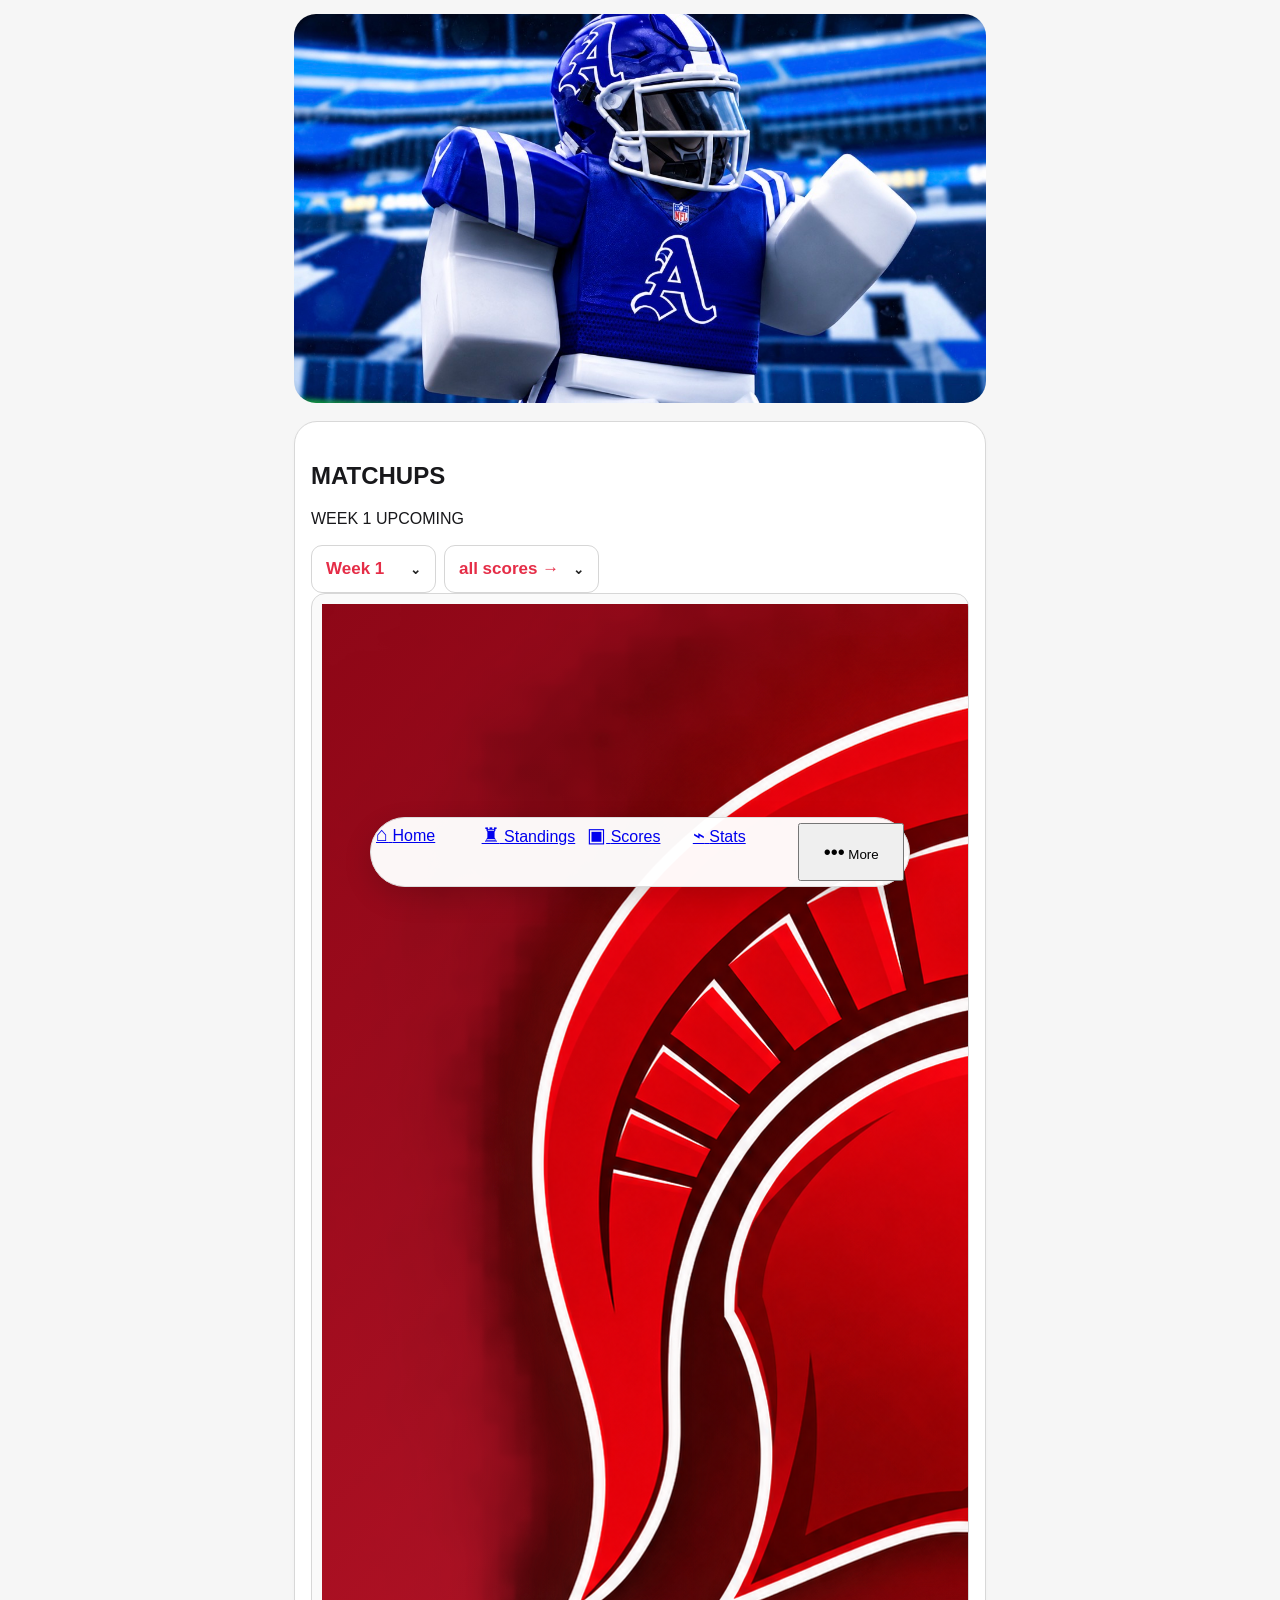
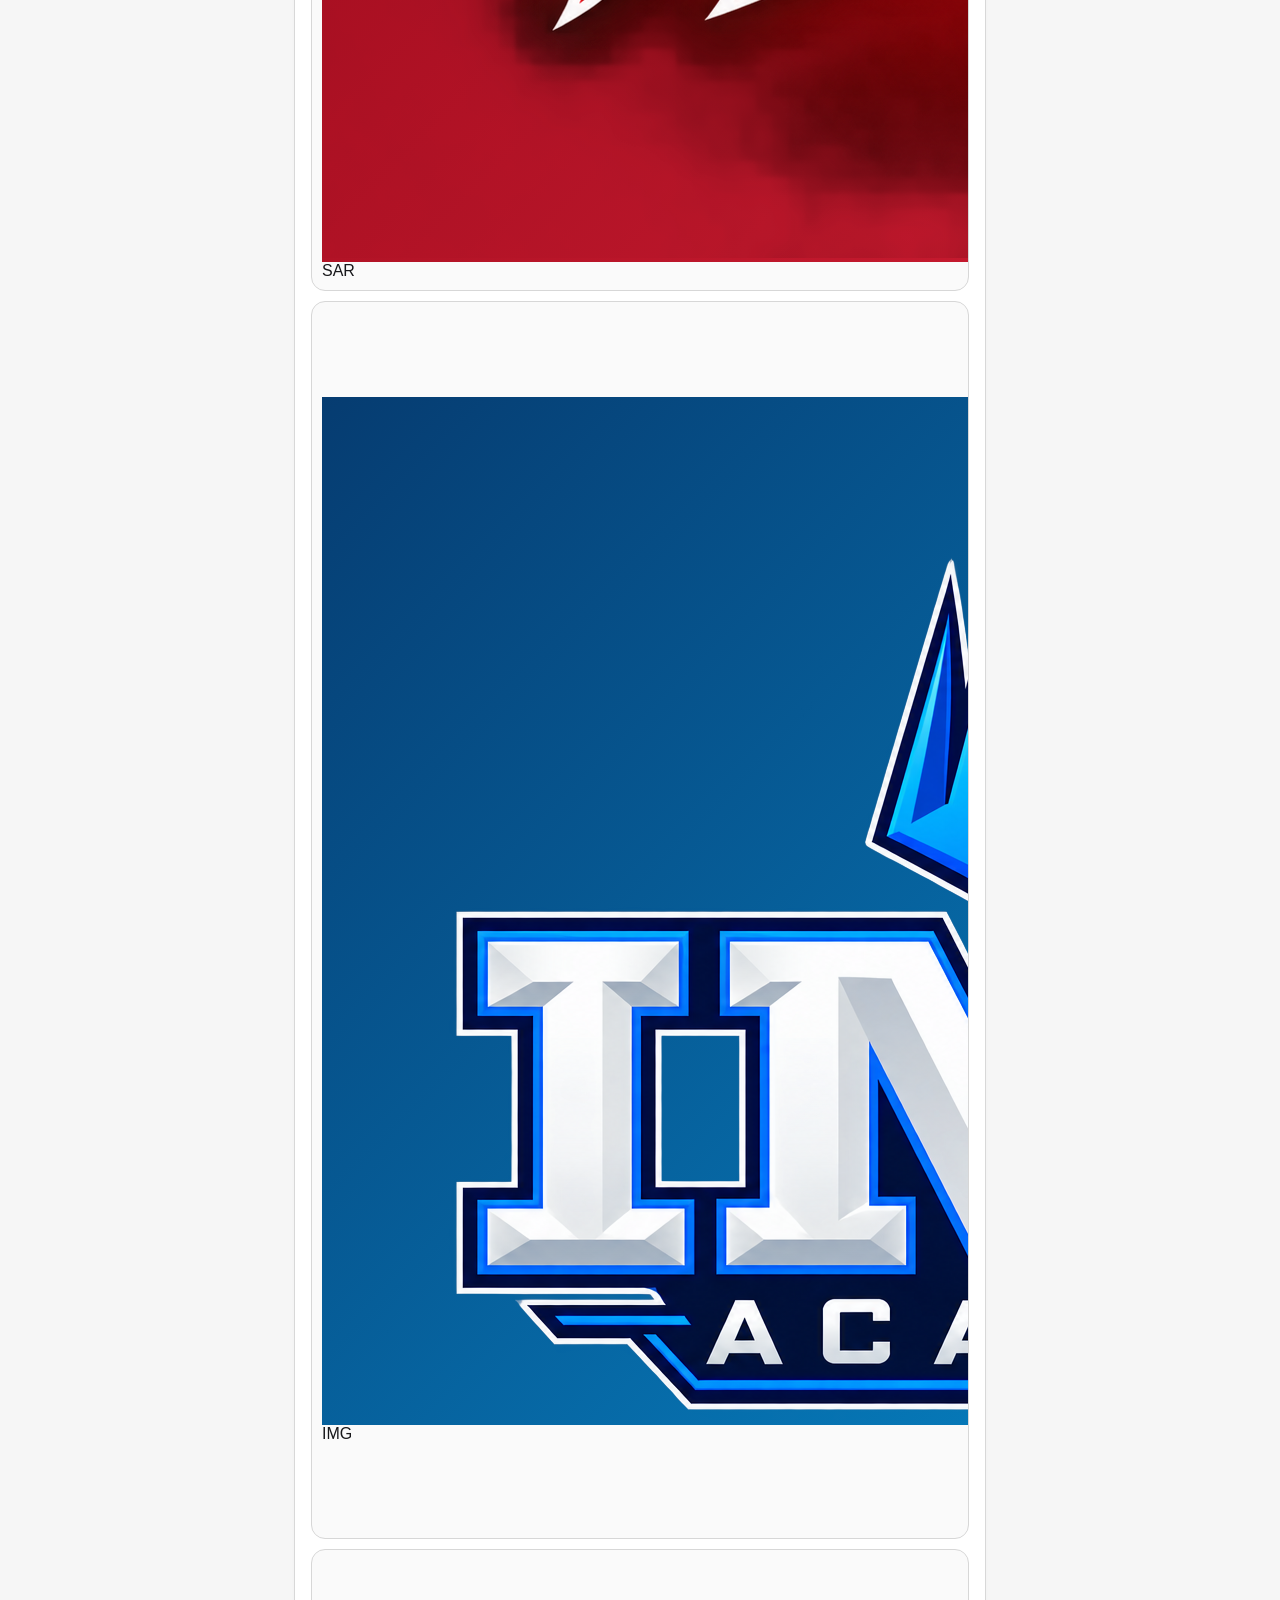
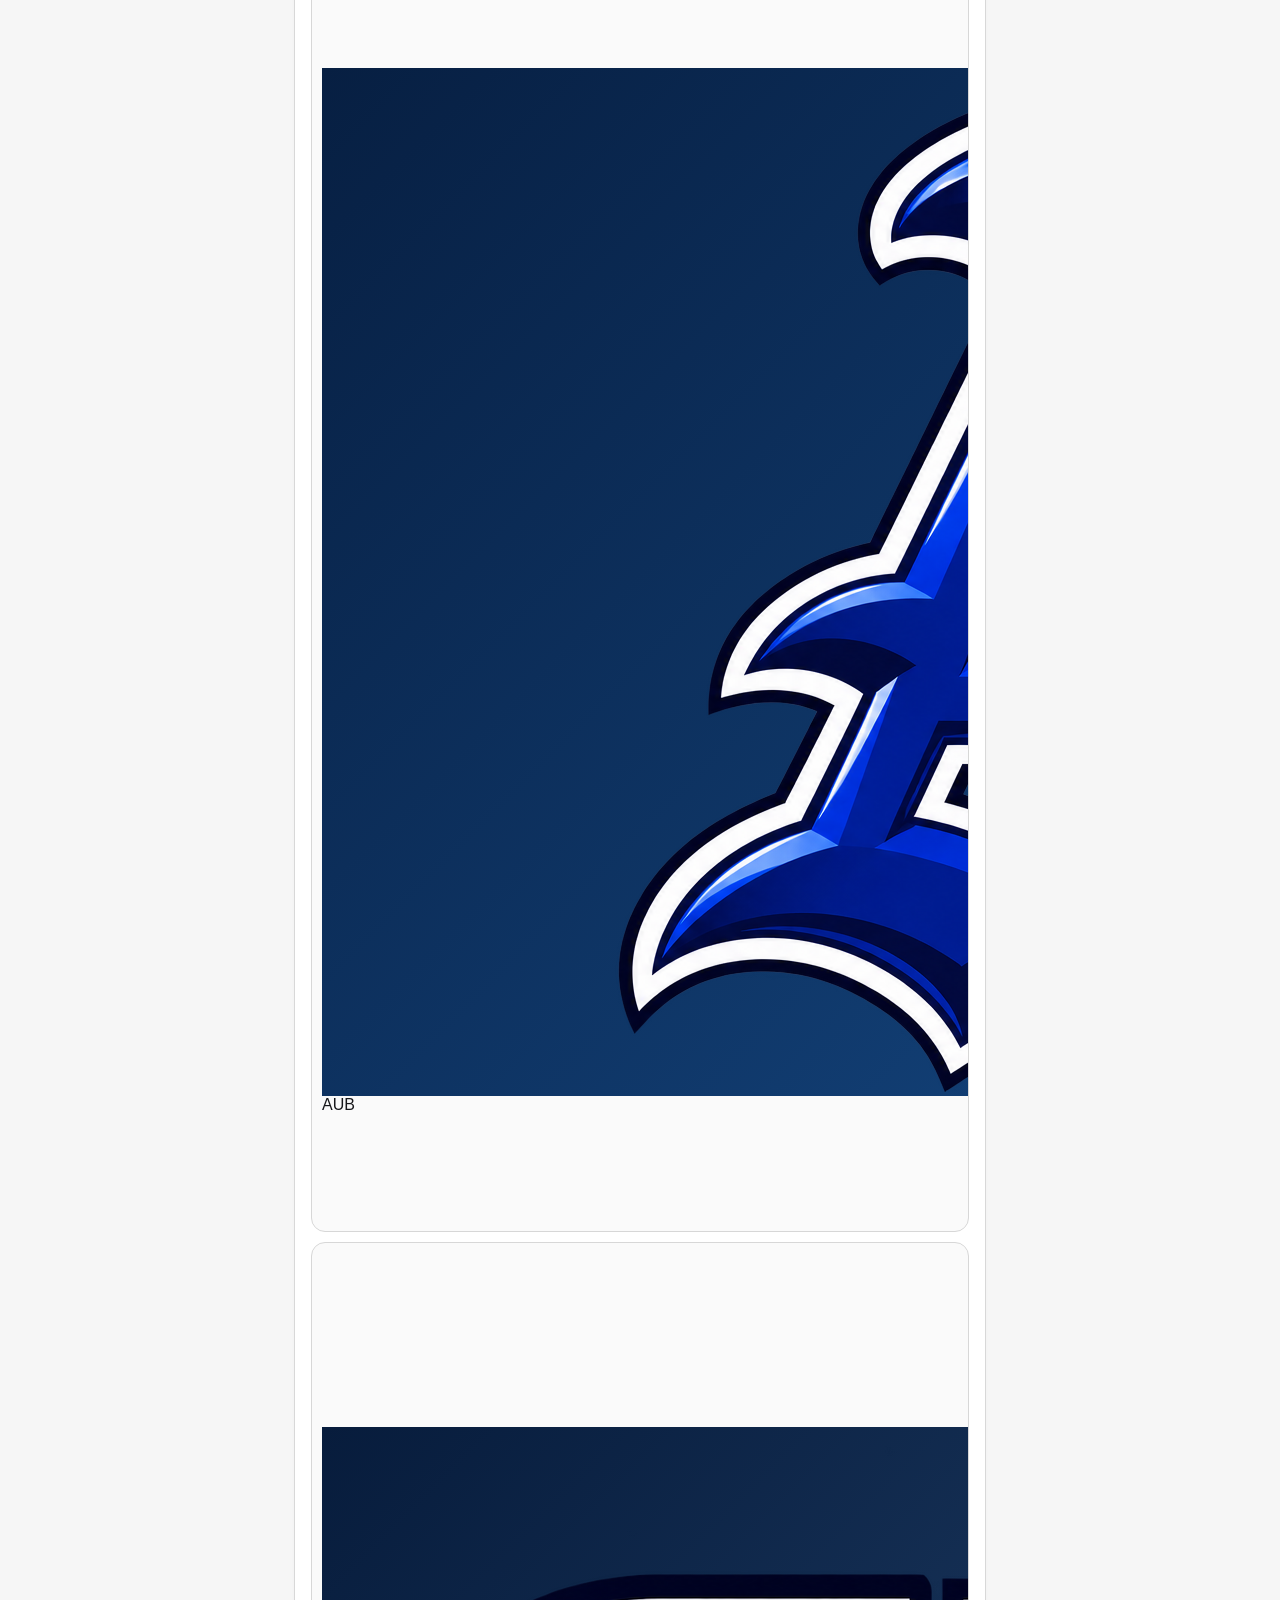
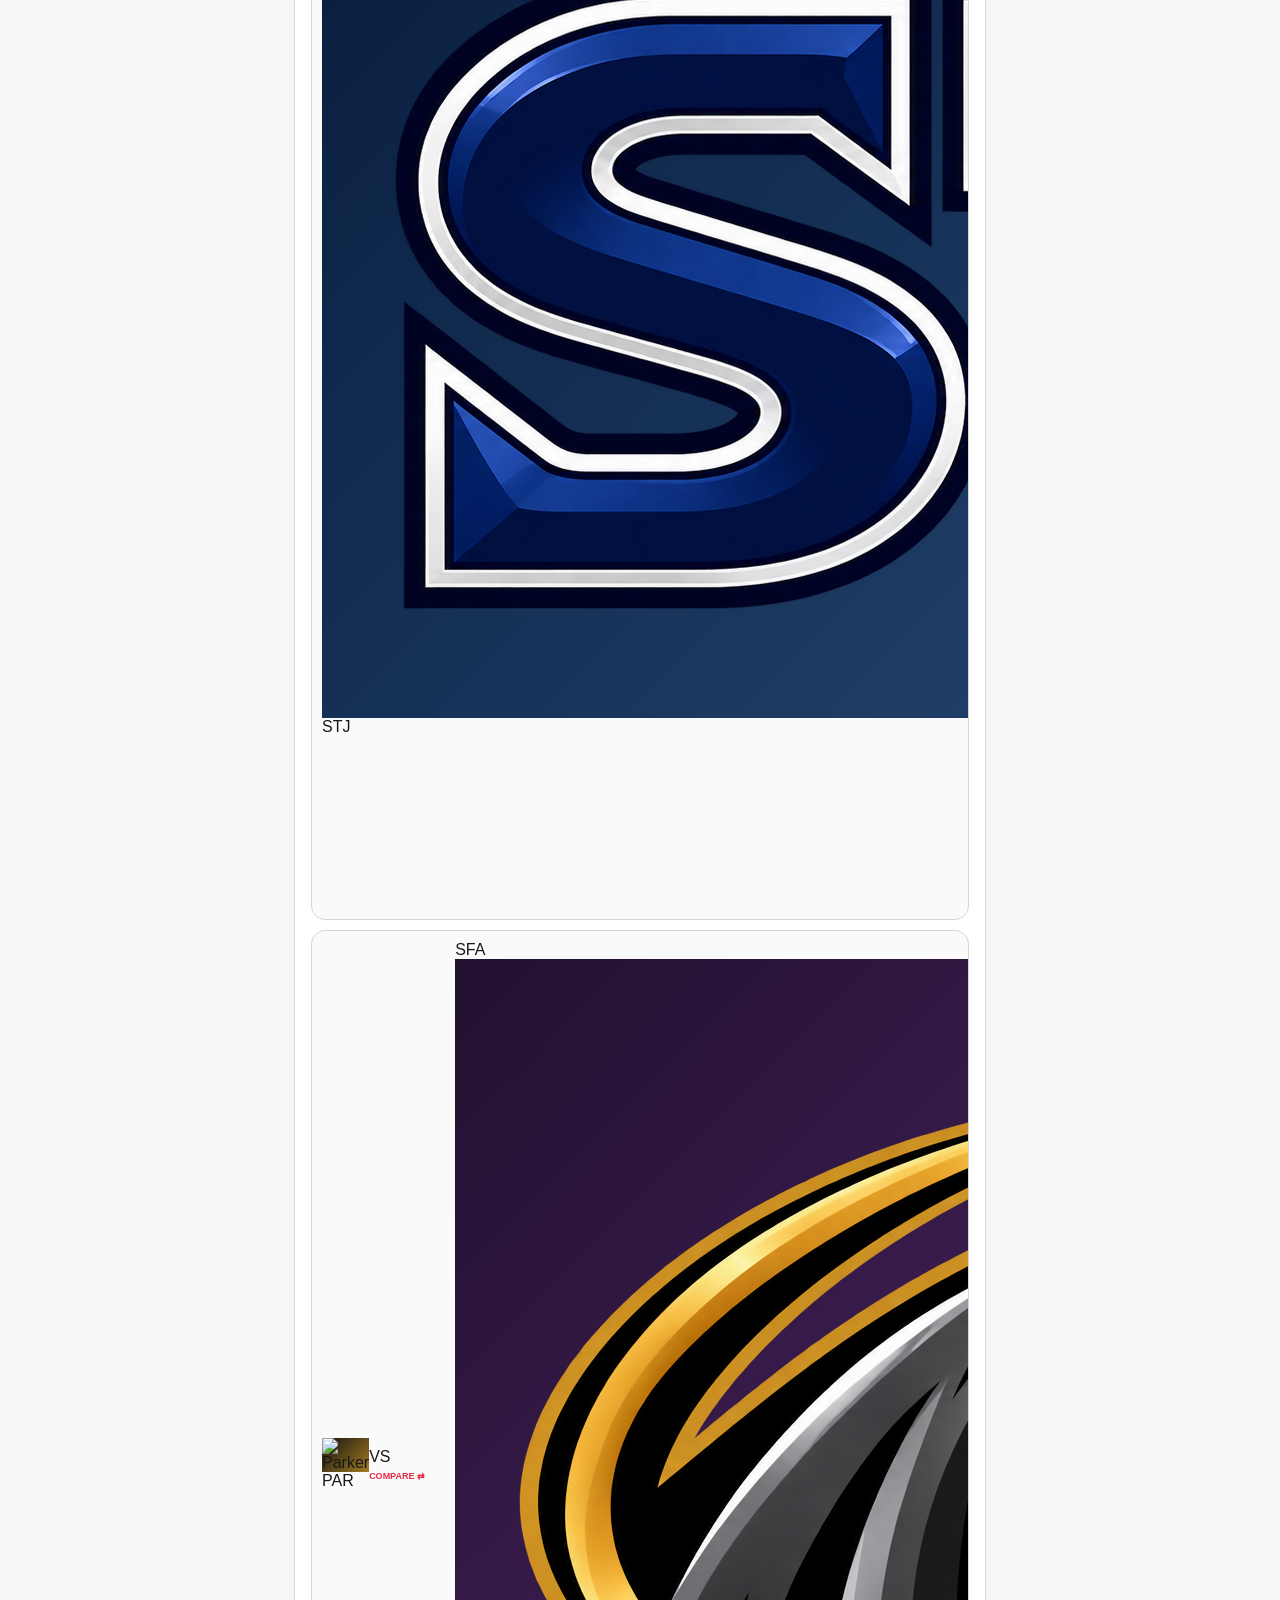
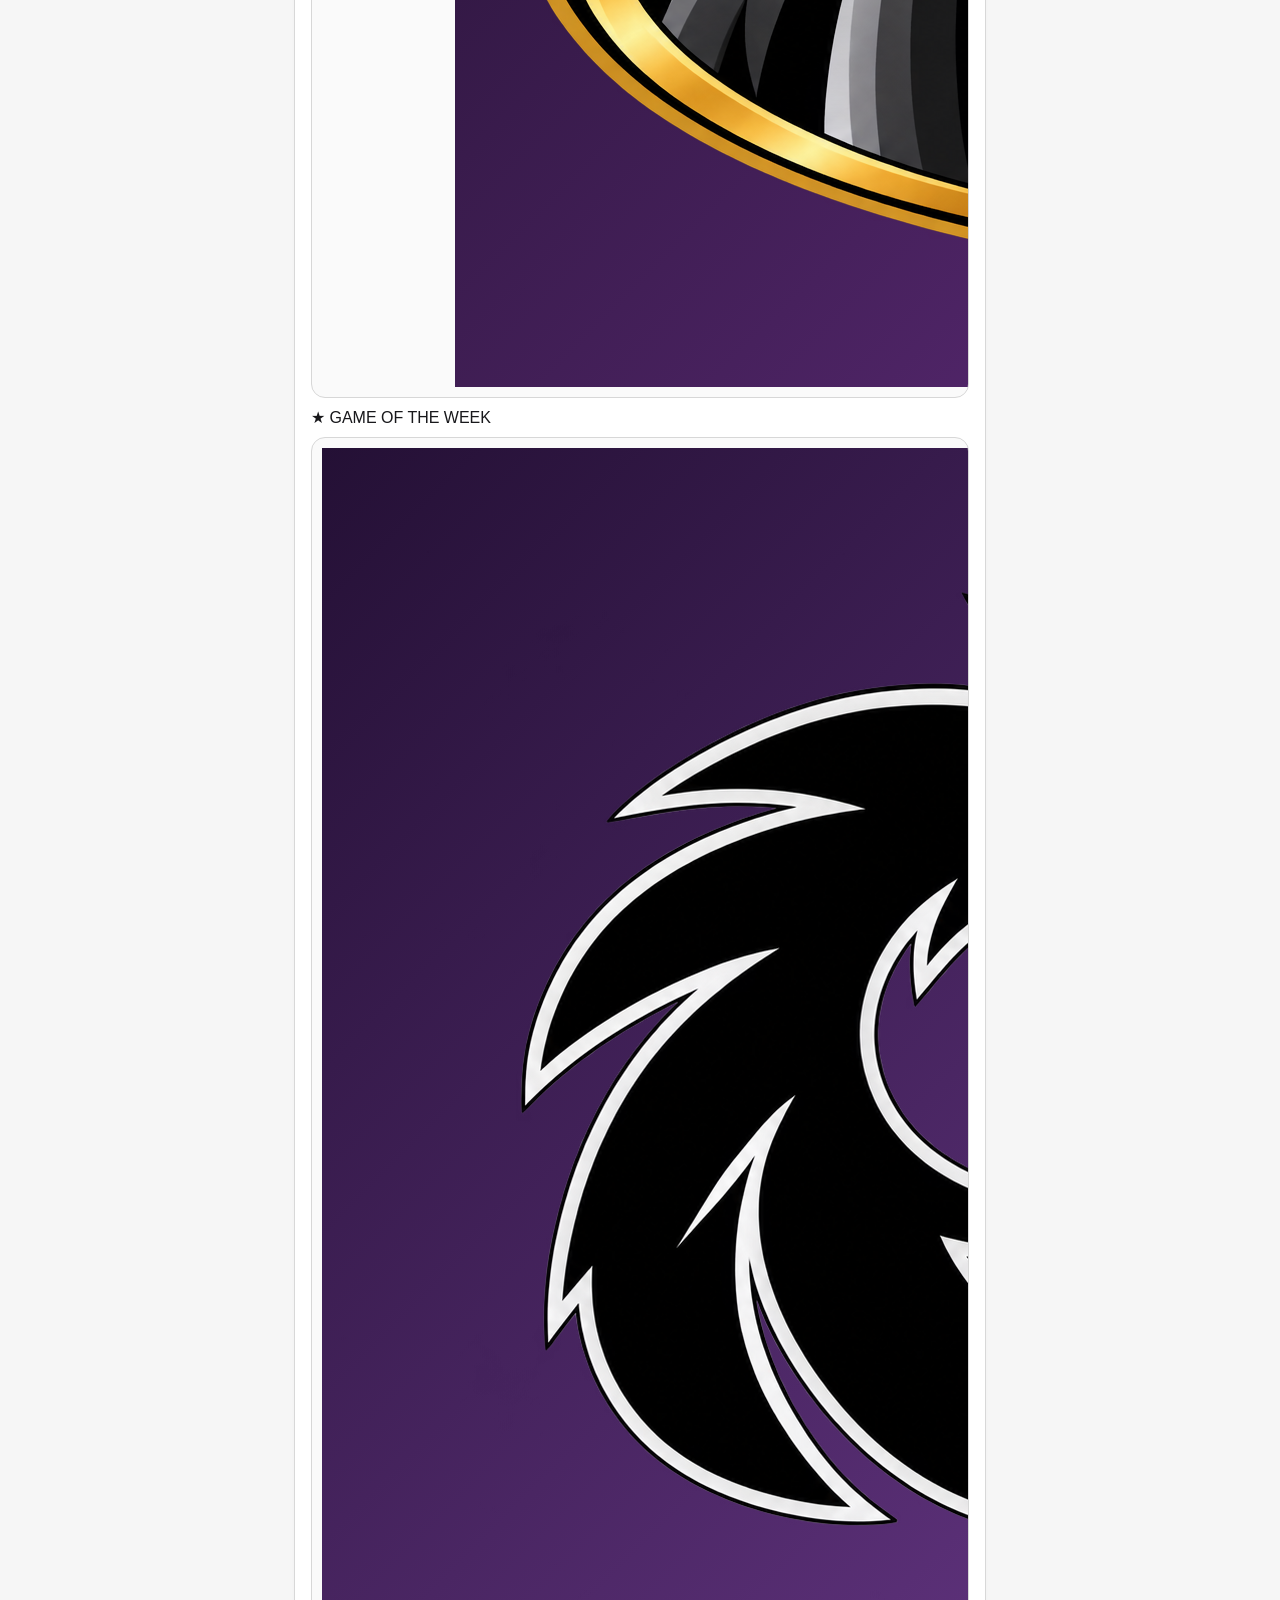
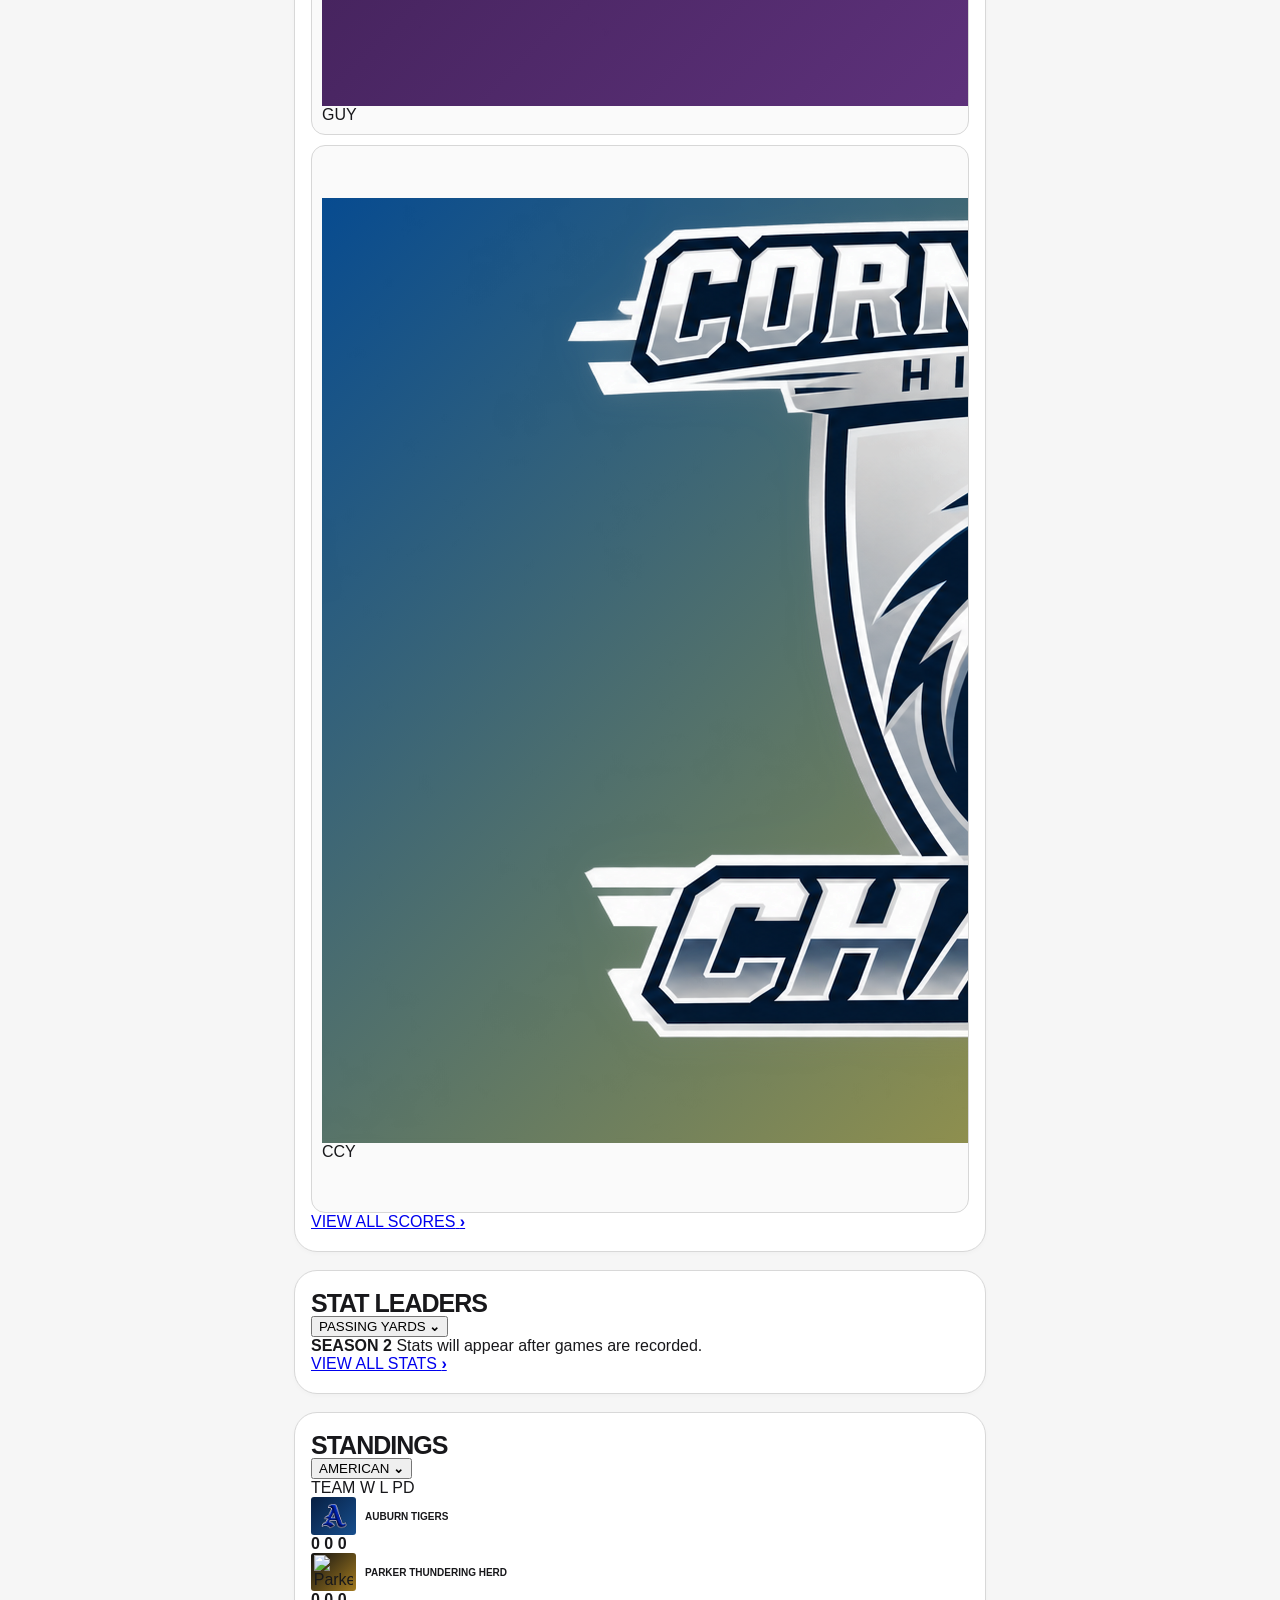
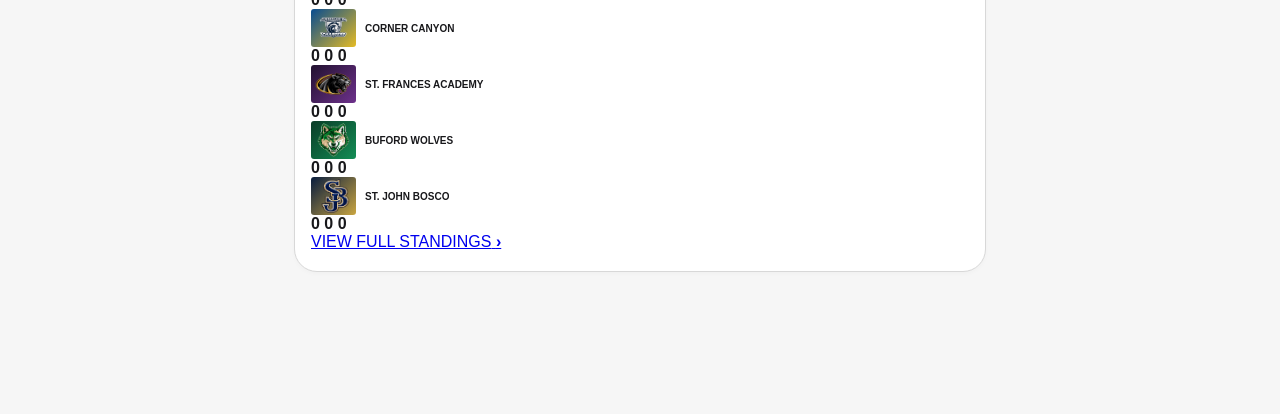
==== commit ee0ade33: "Update index.html" ====
--- a/index.html
+++ b/index.html
@@ -1,9 +1,12 @@
 <!DOCTYPE html>
 <html lang="en">
+
 <head>
   <meta charset="UTF-8">
   <meta name="viewport" content="width=device-width, initial-scale=1.0">
+
   <title>HSFL S2</title>
+
   <link rel="stylesheet" href="style.css">
 </head>
 
@@ -20,329 +23,569 @@
   <!-- MATCHUPS -->
   <section class="card">
 
-    <div class="matchups-title">
+    <div class="matchups-heading">
+
       <h1>MATCHUPS</h1>
 
-      <div class="title-pills">
+      <div class="heading-pills">
         <span>WEEK 1</span>
         <span>UPCOMING</span>
       </div>
+
     </div>
 
+
     <div class="filters">
+
       <button>
-        Week 1
-        <span>⌄</span>
+        <span>Week 1</span>
+        <b>⌄</b>
       </button>
 
       <button>
-        all scores →
-        <span>⌄</span>
+        <span>all scores →</span>
+        <b>⌄</b>
       </button>
+
     </div>
 
-    <div class="red-line"></div>
+
+    <div class="red-divider"></div>
 
 
     <div class="games">
 
-      <!-- SARALAND / MCKINNEY -->
+
+      <!-- SARALAND VS MCKINNEY -->
+
       <div class="game-row">
 
-        <div class="team-side left-side">
-          <div class="logo-box saraland">
+        <div class="team left-team">
+
+          <div class="team-logo saraland">
             <img src="saraland.png.PNG" alt="Saraland">
           </div>
-          <span class="team-name">SAR</span>
-        </div>
-
-        <div class="game-center">
-          <div class="vs">VS</div>
-          <div class="compare">COMPARE ⇄</div>
-        </div>
-
-        <div class="team-side right-side">
-          <span class="team-name">MCK</span>
-          <div class="logo-box mckinney">
+
+          <span>SAR</span>
+
+        </div>
+
+
+        <div class="game-middle">
+
+          <div class="vs-box">
+            VS
+          </div>
+
+          <div class="compare">
+            COMPARE ⇄
+          </div>
+
+        </div>
+
+
+        <div class="team right-team">
+
+          <span>MCK</span>
+
+          <div class="team-logo mckinney">
             <img src="mckinney.png.PNG" alt="McKinney">
           </div>
-        </div>
-
-      </div>
-
-
-      <!-- IMG / BUFORD -->
+
+        </div>
+
+      </div>
+
+
+
+      <!-- IMG VS BUFORD -->
+
       <div class="game-row">
 
-        <div class="team-side left-side">
-          <div class="logo-box imgacademy">
+        <div class="team left-team">
+
+          <div class="team-logo imgacademy">
             <img src="img.png.PNG" alt="IMG Academy">
           </div>
-          <span class="team-name">IMG</span>
-        </div>
-
-        <div class="game-center">
-          <div class="vs">VS</div>
-          <div class="compare">COMPARE ⇄</div>
-        </div>
-
-        <div class="team-side right-side">
-          <span class="team-name">BUF</span>
-          <div class="logo-box buford">
+
+          <span>IMG</span>
+
+        </div>
+
+
+        <div class="game-middle">
+
+          <div class="vs-box">
+            VS
+          </div>
+
+          <div class="compare">
+            COMPARE ⇄
+          </div>
+
+        </div>
+
+
+        <div class="team right-team">
+
+          <span>BUF</span>
+
+          <div class="team-logo buford">
             <img src="buford.png.PNG" alt="Buford">
           </div>
-        </div>
-
-      </div>
-
-
-      <!-- AUBURN / BOSCO -->
+
+        </div>
+
+      </div>
+
+
+
+      <!-- AUBURN VS BOSCO -->
+
       <div class="game-row">
 
-        <div class="team-side left-side">
-          <div class="logo-box auburn">
+        <div class="team left-team">
+
+          <div class="team-logo auburn">
             <img src="auburn.png.PNG" alt="Auburn">
           </div>
-          <span class="team-name">AUB</span>
-        </div>
-
-        <div class="game-center">
-          <div class="vs">VS</div>
-          <div class="compare">COMPARE ⇄</div>
-        </div>
-
-        <div class="team-side right-side">
-          <span class="team-name">SJB</span>
-          <div class="logo-box bosco">
-            <img src="bosco.png.PNG" alt="St. John Bosco">
-          </div>
-        </div>
-
-      </div>
-
-
-      <!-- ST JAMES / NORLAND -->
+
+          <span>AUB</span>
+
+        </div>
+
+
+        <div class="game-middle">
+
+          <div class="vs-box">
+            VS
+          </div>
+
+          <div class="compare">
+            COMPARE ⇄
+          </div>
+
+        </div>
+
+
+        <div class="team right-team">
+
+          <span>SJB</span>
+
+          <div class="team-logo bosco">
+            <img src="bosco.png.PNG" alt="St John Bosco">
+          </div>
+
+        </div>
+
+      </div>
+
+
+
+      <!-- ST JAMES VS NORLAND -->
+
       <div class="game-row">
 
-        <div class="team-side left-side">
-          <div class="logo-box stjames">
-            <img src="stjames.png.PNG" alt="St. James">
-          </div>
-          <span class="team-name">STJ</span>
-        </div>
-
-        <div class="game-center">
-          <div class="vs">VS</div>
-          <div class="compare">COMPARE ⇄</div>
-        </div>
-
-        <div class="team-side right-side">
-          <span class="team-name">NOR</span>
-          <div class="logo-box norland">
+        <div class="team left-team">
+
+          <div class="team-logo stjames">
+            <img src="stjames.png.PNG" alt="St James">
+          </div>
+
+          <span>STJ</span>
+
+        </div>
+
+
+        <div class="game-middle">
+
+          <div class="vs-box">
+            VS
+          </div>
+
+          <div class="compare">
+            COMPARE ⇄
+          </div>
+
+        </div>
+
+
+        <div class="team right-team">
+
+          <span>NOR</span>
+
+          <div class="team-logo norland">
             <img src="norland.png.PNG" alt="Norland">
           </div>
-        </div>
-
-      </div>
-
-
-      <!-- PARKER / ST FRANCES -->
+
+        </div>
+
+      </div>
+
+
+
+      <!-- PARKER VS ST FRANCES -->
+
       <div class="game-row">
 
-        <div class="team-side left-side">
-          <div class="logo-box parker">
+        <div class="team left-team">
+
+          <div class="team-logo parker">
             <img src="parker.png.PNG" alt="Parker">
           </div>
-          <span class="team-name">PAR</span>
-        </div>
-
-        <div class="game-center">
-          <div class="vs">VS</div>
-          <div class="compare">COMPARE ⇄</div>
-        </div>
-
-        <div class="team-side right-side">
-          <span class="team-name">SFA</span>
-          <div class="logo-box stfrances">
-            <img src="stfrances.png.PNG" alt="St. Frances">
-          </div>
-        </div>
-
-      </div>
+
+          <span>PAR</span>
+
+        </div>
+
+
+        <div class="game-middle">
+
+          <div class="vs-box">
+            VS
+          </div>
+
+          <div class="compare">
+            COMPARE ⇄
+          </div>
+
+        </div>
+
+
+        <div class="team right-team">
+
+          <span>SFA</span>
+
+          <div class="team-logo stfrances">
+            <img src="stfrances.png.PNG" alt="St Frances">
+          </div>
+
+        </div>
+
+      </div>
+
 
 
       <!-- GAME OF THE WEEK -->
-      <div class="featured-label">★ GAME OF THE WEEK</div>
-
-      <div class="game-row featured-game">
-
-        <div class="team-side left-side">
-          <div class="logo-box guyer">
+
+      <div class="gotw">
+        ★ GAME OF THE WEEK
+      </div>
+
+
+      <div class="game-row featured">
+
+        <div class="team left-team">
+
+          <div class="team-logo guyer">
             <img src="guyer.png.PNG" alt="Denton Guyer">
           </div>
-          <span class="team-name">GUY</span>
-        </div>
-
-        <div class="game-center">
-          <div class="vs">VS</div>
-          <div class="compare">COMPARE ⇄</div>
-        </div>
-
-        <div class="team-side right-side">
-          <span class="team-name">CEN</span>
-          <div class="logo-box centennial">
+
+          <span>GUY</span>
+
+        </div>
+
+
+        <div class="game-middle">
+
+          <div class="vs-box">
+            VS
+          </div>
+
+          <div class="compare">
+            COMPARE ⇄
+          </div>
+
+        </div>
+
+
+        <div class="team right-team">
+
+          <span>CEN</span>
+
+          <div class="team-logo centennial">
             <img src="centennial.png.PNG" alt="Centennial">
           </div>
-        </div>
-
-      </div>
-
-
-      <!-- CORNER CANYON / DUTCH FORK -->
+
+        </div>
+
+      </div>
+
+
+
+      <!-- CORNER CANYON VS DUTCH FORK -->
+
       <div class="game-row">
 
-        <div class="team-side left-side">
-          <div class="logo-box chargers">
+        <div class="team left-team">
+
+          <div class="team-logo chargers">
             <img src="chargers.png.PNG" alt="Corner Canyon">
           </div>
-          <span class="team-name">CC</span>
-        </div>
-
-        <div class="game-center">
-          <div class="vs">VS</div>
-          <div class="compare">COMPARE ⇄</div>
-        </div>
-
-        <div class="team-side right-side">
-          <span class="team-name">DF</span>
-          <div class="logo-box silverfoxes">
+
+          <span>CCY</span>
+
+        </div>
+
+
+        <div class="game-middle">
+
+          <div class="vs-box">
+            VS
+          </div>
+
+          <div class="compare">
+            COMPARE ⇄
+          </div>
+
+        </div>
+
+
+        <div class="team right-team">
+
+          <span>DFK</span>
+
+          <div class="team-logo silverfoxes">
             <img src="silverfoxes.png.PNG" alt="Dutch Fork">
           </div>
+
         </div>
 
       </div>
 
     </div>
 
-    <a class="main-button" href="scores.html">
+
+    <a href="scores.html" class="red-button">
       <span>VIEW ALL SCORES</span>
-      <strong>›</strong>
+      <b>›</b>
     </a>
 
   </section>
 
 
+
   <!-- STAT LEADERS -->
+
   <section class="card">
 
-    <h1 class="section-title">STAT LEADERS</h1>
-
-    <div class="red-line"></div>
-
-    <button class="full-dropdown">
+    <h1 class="section-title">
+      STAT LEADERS
+    </h1>
+
+    <div class="red-divider"></div>
+
+
+    <button class="big-dropdown">
+
       <span>PASSING YARDS</span>
-      <span>⌄</span>
+
+      <b>⌄</b>
+
     </button>
 
-    <div class="empty-content">
+
+    <div class="empty-area">
+
       <strong>SEASON 2</strong>
-      <span>Stats will appear after games are recorded.</span>
+
+      <span>
+        Stats will appear after games are recorded.
+      </span>
+
     </div>
 
-    <a class="main-button" href="stats.html">
+
+    <a href="stats.html" class="red-button">
+
       <span>VIEW ALL STATS</span>
-      <strong>›</strong>
+
+      <b>›</b>
+
     </a>
 
   </section>
 
 
+
   <!-- STANDINGS -->
+
   <section class="card">
 
-    <h1 class="section-title">STANDINGS</h1>
-
-    <div class="red-line"></div>
-
-    <button class="full-dropdown">
+    <h1 class="section-title">
+      STANDINGS
+    </h1>
+
+
+    <div class="red-divider"></div>
+
+
+    <button class="big-dropdown">
+
       <span>AMERICAN</span>
-      <span>⌄</span>
+
+      <b>⌄</b>
+
     </button>
 
-    <div class="standings-preview">
-
-      <div class="standing-header">
+
+
+    <div class="standings-table">
+
+
+      <div class="standings-header">
+
         <span>TEAM</span>
+
         <span>W</span>
+
         <span>L</span>
+
         <span>PD</span>
-      </div>
-
-      <div class="standing-row">
+
+      </div>
+
+
+
+      <!-- AUBURN -->
+
+      <div class="standings-row">
+
         <div class="standing-team">
+
           <div class="standing-logo auburn">
-            <img src="auburn.png.PNG" alt="">
-          </div>
+            <img src="auburn.png.PNG" alt="Auburn">
+          </div>
+
           <strong>AUBURN TIGERS</strong>
-        </div>
-        <b>0</b><b>0</b><b>0</b>
-      </div>
-
-      <div class="standing-row">
+
+        </div>
+
+        <b>0</b>
+        <b>0</b>
+        <b>0</b>
+
+      </div>
+
+
+
+      <!-- PARKER -->
+
+      <div class="standings-row">
+
         <div class="standing-team">
+
           <div class="standing-logo parker">
-            <img src="parker.png.PNG" alt="">
-          </div>
+            <img src="parker.png.PNG" alt="Parker">
+          </div>
+
           <strong>PARKER THUNDERING HERD</strong>
-        </div>
-        <b>0</b><b>0</b><b>0</b>
-      </div>
-
-      <div class="standing-row">
+
+        </div>
+
+        <b>0</b>
+        <b>0</b>
+        <b>0</b>
+
+      </div>
+
+
+
+      <!-- CORNER CANYON -->
+
+      <div class="standings-row">
+
         <div class="standing-team">
+
           <div class="standing-logo chargers">
-            <img src="chargers.png.PNG" alt="">
-          </div>
+            <img src="chargers.png.PNG" alt="Corner Canyon">
+          </div>
+
           <strong>CORNER CANYON</strong>
-        </div>
-        <b>0</b><b>0</b><b>0</b>
-      </div>
-
-      <div class="standing-row">
+
+        </div>
+
+        <b>0</b>
+        <b>0</b>
+        <b>0</b>
+
+      </div>
+
+
+
+      <!-- ST FRANCES -->
+
+      <div class="standings-row">
+
         <div class="standing-team">
+
           <div class="standing-logo stfrances">
-            <img src="stfrances.png.PNG" alt="">
-          </div>
-          <strong>ST. FRANCES</strong>
-        </div>
-        <b>0</b><b>0</b><b>0</b>
-      </div>
-
-      <div class="standing-row">
+            <img src="stfrances.png.PNG" alt="St Frances">
+          </div>
+
+          <strong>ST. FRANCES ACADEMY</strong>
+
+        </div>
+
+        <b>0</b>
+        <b>0</b>
+        <b>0</b>
+
+      </div>
+
+
+
+      <!-- BUFORD -->
+
+      <div class="standings-row">
+
         <div class="standing-team">
+
           <div class="standing-logo buford">
-            <img src="buford.png.PNG" alt="">
-          </div>
+            <img src="buford.png.PNG" alt="Buford">
+          </div>
+
           <strong>BUFORD WOLVES</strong>
-        </div>
-        <b>0</b><b>0</b><b>0</b>
-      </div>
-
-      <div class="standing-row">
+
+        </div>
+
+        <b>0</b>
+        <b>0</b>
+        <b>0</b>
+
+      </div>
+
+
+
+      <!-- BOSCO -->
+
+      <div class="standings-row">
+
         <div class="standing-team">
+
           <div class="standing-logo bosco">
-            <img src="bosco.png.PNG" alt="">
-          </div>
+            <img src="bosco.png.PNG" alt="St John Bosco">
+          </div>
+
           <strong>ST. JOHN BOSCO</strong>
-        </div>
-        <b>0</b><b>0</b><b>0</b>
+
+        </div>
+
+        <b>0</b>
+        <b>0</b>
+        <b>0</b>
+
       </div>
 
     </div>
 
-    <a class="main-button" href="standings.html">
+
+    <a href="standings.html" class="red-button">
+
       <span>VIEW FULL STANDINGS</span>
-      <strong>›</strong>
+
+      <b>›</b>
+
     </a>
 
   </section>
@@ -350,35 +593,60 @@
 </main>
 
 
+
 <!-- BOTTOM NAV -->
+
 <nav class="bottom-nav">
 
-  <a href="index.html" class="nav-link active">
+
+  <a href="index.html" class="nav-item active">
+
     <span class="nav-icon">⌂</span>
-    <small>Home</small>
+
+    <span class="nav-label">Home</span>
+
   </a>
 
-  <a href="standings.html" class="nav-link">
+
+  <a href="standings.html" class="nav-item">
+
     <span class="nav-icon">♜</span>
-    <small>Standings</small>
+
+    <span class="nav-label">Standings</span>
+
   </a>
 
-  <a href="scores.html" class="nav-link">
+
+  <a href="scores.html" class="nav-item">
+
     <span class="nav-icon">▣</span>
-    <small>Scores</small>
+
+    <span class="nav-label">Scores</span>
+
   </a>
 
-  <a href="stats.html" class="nav-link">
+
+  <a href="stats.html" class="nav-item">
+
     <span class="nav-icon">⌁</span>
-    <small>Stats</small>
+
+    <span class="nav-label">Stats</span>
+
   </a>
 
-  <button class="nav-link">
+
+  <button class="nav-item">
+
     <span class="nav-icon">•••</span>
-    <small>More</small>
+
+    <span class="nav-label">More</span>
+
   </button>
 
+
 </nav>
 
+
 </body>
+
 </html>
--- a/style.css
+++ b/style.css
@@ -1,16 +1,13 @@
 * {
   box-sizing: border-box;
-  margin: 0;
-  padding: 0;
 }
 
 :root {
-  --red: #e3263f;
-  --dark: #171717;
-  --gray: #777;
-  --page: #f5f5f5;
-  --border: #dedede;
-  --white: #fff;
+  --red: #e52d47;
+  --text: #18181b;
+  --muted: #777;
+  --border: #d9d9d9;
+  --page: #f6f6f6;
 }
 
 html {
@@ -18,10 +15,16 @@
 }
 
 body {
+  margin: 0;
   font-family: Arial, Helvetica, sans-serif;
   background: var(--page);
-  color: var(--dark);
-  padding-bottom: 120px;
+  color: var(--text);
+  padding-bottom: 110px;
+}
+
+button,
+a {
+  font-family: inherit;
 }
 
 .app {
@@ -32,15 +35,14 @@
 }
 
 
-/* ================= HERO ================= */
+/* HERO */
 
 .hero {
   width: 100%;
   aspect-ratio: 16 / 9;
+  overflow: hidden;
   border-radius: 22px;
-  overflow: hidden;
   margin-bottom: 18px;
-  background: #111;
 }
 
 .hero img {
@@ -51,539 +53,536 @@
 }
 
 
-/* ================= CARDS ================= */
+/* MAIN CARDS */
 
 .card {
-  background: white;
-  border: 1px solid var(--border);
-  border-radius: 22px;
+  background: #fff;
+  border: 1px solid #d8d8d8;
+  border-radius: 23px;
   padding: 20px 16px;
   margin-bottom: 18px;
-}
-
-.card-title h2,
-.matchup-header h2 {
-  font-size: 23px;
-  font-weight: 900;
-  letter-spacing: -0.6px;
-}
-
-.matchup-header {
-  display: flex;
+  box-shadow: 0 2px 5px rgba(0,0,0,.025);
+}
+
+
+/* MATCHUPS TITLE */
+
+.matchups-title {
+  display: flex;
+  align-items: center;
+  flex-wrap: wrap;
+  gap: 10px;
+}
+
+.matchups-title h1,
+.section-title {
+  margin: 0;
+  font-size: 25px;
+  line-height: 1;
+  font-weight: 900;
+  letter-spacing: -1px;
+}
+
+.title-pills {
+  display: flex;
+  gap: 8px;
+}
+
+.title-pills span {
+  background: #ffe1e6;
+  color: var(--red);
+  padding: 7px 10px;
+  border-radius: 999px;
+  font-size: 10px;
+  font-weight: 900;
+}
+
+
+/* FILTERS */
+
+.filters {
+  display: flex;
+  gap: 8px;
+  margin-top: 17px;
+}
+
+.filters button {
+  height: 48px;
+  min-width: 125px;
+  padding: 0 14px;
+
+  border: 1px solid #d6d6d6;
+  border-radius: 11px;
+
+  background: white;
+  color: #222;
+
+  display: flex;
+  align-items: center;
   justify-content: space-between;
-  align-items: center;
-}
-
-.season-label {
-  display: block;
+  gap: 14px;
+
+  font-size: 13px;
+  font-weight: 700;
+}
+
+.filters button span {
+  color: var(--red);
+  font-size: 17px;
+}
+
+.red-line {
+  width: 100%;
+  height: 4px;
+  background: var(--red);
+  border-radius: 99px;
+  margin: 15px 0 16px;
+}
+
+
+/* MATCHUP ROWS */
+
+.games {
+  display: flex;
+  flex-direction: column;
+  gap: 10px;
+}
+
+.game-row {
+  width: 100%;
+  min-height: 88px;
+
+  display: grid;
+  grid-template-columns: 1fr 86px 1fr;
+  align-items: center;
+
+  border: 1px solid #d7d7d7;
+  border-radius: 14px;
+  background: #fafafa;
+
+  padding: 10px;
+
+  overflow: hidden;
+}
+
+.team-side {
+  min-width: 0;
+  display: flex;
+  align-items: center;
+  gap: 9px;
+}
+
+.left-side {
+  justify-content: flex-start;
+}
+
+.right-side {
+  justify-content: flex-end;
+}
+
+.logo-box {
+  width: 58px;
+  height: 48px;
+
+  flex: 0 0 58px;
+
+  display: flex;
+  align-items: center;
+  justify-content: center;
+
+  border-radius: 3px;
+
+  overflow: hidden;
+}
+
+.logo-box img {
+  width: 90%;
+  height: 90%;
+  object-fit: contain;
+
+  filter: drop-shadow(0 2px 2px rgba(0,0,0,.15));
+}
+
+.team-name {
+  min-width: 0;
+  font-size: 14px;
+  font-weight: 900;
+
+  white-space: nowrap;
+  overflow: hidden;
+  text-overflow: ellipsis;
+}
+
+
+/* VS + COMPARE */
+
+.game-center {
+  display: flex;
+  flex-direction: column;
+  align-items: center;
+  justify-content: center;
+}
+
+.vs {
+  border: 2px solid var(--red);
+  color: var(--red);
+
+  border-radius: 8px;
+
+  padding: 6px 10px;
+
+  font-size: 14px;
+  font-weight: 900;
+
+  background: white;
+}
+
+.compare {
+  margin-top: 5px;
+
+  color: var(--red);
+
+  font-size: 9px;
+  font-weight: 900;
+
+  white-space: nowrap;
+}
+
+
+/* GAME OF WEEK */
+
+.featured-label {
+  color: var(--red);
+  font-size: 9px;
+  font-weight: 900;
+  letter-spacing: .6px;
+
+  margin: 5px 0 -3px 4px;
+}
+
+.featured-game {
+  border: 2px solid var(--red);
+}
+
+
+/* TEAM BACKGROUND COLORS */
+
+.saraland {
+  background: linear-gradient(135deg, #8e0717, #d51f35);
+}
+
+.mckinney {
+  background: linear-gradient(135deg, #092956, #d4a923);
+}
+
+.imgacademy {
+  background: linear-gradient(135deg, #063c71, #0797dc);
+}
+
+.buford {
+  background: linear-gradient(135deg, #0a3c27, #138d55);
+}
+
+.auburn {
+  background: linear-gradient(135deg, #071f42, #174e8d);
+}
+
+.bosco {
+  background: linear-gradient(135deg, #081c3e, #c9a541);
+}
+
+.stjames {
+  background: linear-gradient(135deg, #071c3c, #315786);
+}
+
+.norland {
+  background: linear-gradient(135deg, #650d20, #c69b36);
+}
+
+.parker {
+  background: linear-gradient(135deg, #111, #a37b20);
+}
+
+.stfrances {
+  background: linear-gradient(135deg, #21112f, #6d318b);
+}
+
+.guyer {
+  background: linear-gradient(135deg, #241035, #703c91);
+}
+
+.centennial {
+  background: linear-gradient(135deg, #111, #666);
+}
+
+.chargers {
+  background: linear-gradient(135deg, #074b90, #e5bb24);
+}
+
+.silverfoxes {
+  background: linear-gradient(135deg, #292d31, #aab0b7);
+}
+
+
+/* BUTTON */
+
+.main-button {
+  min-height: 51px;
+  width: 100%;
+
+  margin-top: 16px;
+  padding: 0 17px;
+
+  border-radius: 12px;
+
+  background: var(--red);
+  color: white;
+
+  display: flex;
+  align-items: center;
+  justify-content: space-between;
+
+  text-decoration: none;
+
+  font-size: 11px;
+  font-weight: 900;
+}
+
+.main-button strong {
+  font-size: 25px;
+}
+
+
+/* DROPDOWN */
+
+.full-dropdown {
+  width: 100%;
+  height: 50px;
+
+  border: 1px solid #d7d7d7;
+  border-radius: 12px;
+
+  background: white;
+
+  padding: 0 15px;
+
+  display: flex;
+  justify-content: space-between;
+  align-items: center;
+
+  font-size: 12px;
+  font-weight: 900;
+}
+
+
+/* STAT PLACEHOLDER */
+
+.empty-content {
+  min-height: 120px;
+
+  margin-top: 13px;
+
+  border: 1px solid #ddd;
+  border-radius: 14px;
+
+  display: flex;
+  flex-direction: column;
+  align-items: center;
+  justify-content: center;
+
+  text-align: center;
+
+  padding: 15px;
+}
+
+.empty-content strong {
+  font-size: 14px;
+}
+
+.empty-content span {
+  font-size: 10px;
   color: #888;
+  margin-top: 5px;
+}
+
+
+/* STANDINGS */
+
+.standings-preview {
+  margin-top: 13px;
+
+  border: 1px solid #d9d9d9;
+  border-radius: 14px;
+
+  overflow: hidden;
+}
+
+.standing-header,
+.standing-row {
+  display: grid;
+  grid-template-columns: 1fr 35px 35px 35px;
+  align-items: center;
+}
+
+.standing-header {
+  min-height: 45px;
+  background: #f5f5f5;
+  padding: 0 10px;
+
+  color: #777;
+  font-size: 9px;
+  font-weight: 900;
+}
+
+.standing-header span:not(:first-child) {
+  text-align: center;
+}
+
+.standing-row {
+  min-height: 70px;
+  padding: 7px 10px;
+
+  border-top: 1px solid #e3e3e3;
+}
+
+.standing-row > b {
+  text-align: center;
+  font-size: 12px;
+}
+
+.standing-team {
+  min-width: 0;
+
+  display: flex;
+  align-items: center;
+  gap: 9px;
+}
+
+.standing-team strong {
+  min-width: 0;
+
+  font-size: 10px;
+
+  white-space: nowrap;
+  overflow: hidden;
+  text-overflow: ellipsis;
+}
+
+.standing-logo {
+  width: 45px;
+  height: 38px;
+
+  flex: 0 0 45px;
+
+  display: flex;
+  align-items: center;
+  justify-content: center;
+
+  border-radius: 3px;
+
+  overflow: hidden;
+}
+
+.standing-logo img {
+  width: 88%;
+  height: 88%;
+  object-fit: contain;
+}
+
+
+/* BOTTOM NAV */
+
+.bottom-nav {
+  position: fixed;
+
+  left: 50%;
+  bottom: calc(13px + env(safe-area-inset-bottom));
+
+  transform: translateX(-50%);
+
+  width: calc(100% - 30px);
+  max-width: 540px;
+  height: 70px;
+
+  z-index: 1000;
+
+  display: grid;
+  grid-template-columns: repeat(5, 1fr);
+
+  background: rgba(255,255,255,.97);
+
+  border: 1px solid #ddd;
+  border-radius: 999px;
+
+  box-shadow: 0 10px 28px rgba(0,0,0,.16);
+
+  padding: 5px;
+}
+
+.nav-link {
+  border: 0;
+  background: transparent;
+
+  color: #5f5f65;
+
+  text-decoration: none;
+
+  display: flex;
+  flex-direction: column;
+  align-items: center;
+  justify-content: center;
+
+  gap: 3px;
+
+  font-weight: 800;
+}
+
+.nav-icon {
+  font-size: 20px;
+}
+
+.nav-link small {
   font-size: 9px;
   font-weight: 800;
-  margin-top: 5px;
-  letter-spacing: 0.8px;
-}
-
-.week-pill {
-  background: #ffe9ed;
+}
+
+.nav-link.active {
   color: var(--red);
-  border-radius: 999px;
-  padding: 8px 13px;
-  font-size: 10px;
-  font-weight: 900;
-}
-
-.red-line {
-  height: 4px;
-  width: 100%;
-  background: var(--red);
-  border-radius: 20px;
-  margin: 16px 0 18px;
-}
-
-
-/* ================= WEEK ================= */
-
-.week-controls {
-  display: flex;
-  justify-content: space-between;
-  align-items: center;
-  margin-bottom: 17px;
-}
-
-.week-arrow {
-  width: 42px;
-  height: 42px;
-  border-radius: 12px;
-  border: 1px solid #ddd;
-  background: white;
-  font-size: 26px;
-}
-
-.week-center {
-  text-align: center;
-  display: flex;
-  flex-direction: column;
-  gap: 3px;
-}
-
-.week-center strong {
-  font-size: 15px;
-  font-weight: 900;
-}
-
-.week-center span {
-  font-size: 9px;
-  color: #888;
-  font-weight: 800;
-}
-
-
-/* ================= GAMES ================= */
-
-.games {
-  display: flex;
-  flex-direction: column;
-  gap: 12px;
-}
-
-.game {
-  position: relative;
-  display: grid;
-  grid-template-columns: 1fr 58px 1fr;
-  min-height: 105px;
-
-  border: 1px solid #d9d9d9;
-  border-radius: 17px;
-  overflow: hidden;
-
-  background: #fff;
-}
-
-
-/* TEAM SIDES */
-
-.team {
-  min-width: 0;
-  position: relative;
-
-  display: flex;
-  align-items: center;
-  gap: 7px;
-
-  padding: 12px 8px;
-}
-
-.team-left {
-  justify-content: flex-start;
-}
-
-.team-right {
-  justify-content: flex-end;
-  text-align: right;
-}
-
-
-/* LOGOS */
-
-.team img {
-  width: 48px;
-  height: 48px;
-  object-fit: contain;
-  flex-shrink: 0;
-
-  filter: drop-shadow(0 3px 3px rgba(0,0,0,.25));
-}
-
-.team div {
-  min-width: 0;
-  position: relative;
-  z-index: 2;
-}
-
-.team small {
-  display: block;
-  font-size: 7px;
-  font-weight: 900;
-  opacity: .75;
-  margin-bottom: 2px;
-
-  white-space: nowrap;
-  overflow: hidden;
-  text-overflow: ellipsis;
-}
-
-.team strong {
-  display: block;
-  font-size: 10px;
-  font-weight: 900;
-  line-height: 1.05;
-
-  white-space: normal;
-}
-
-
-/* ================= CENTER VS ================= */
-
-.game-middle {
-  position: relative;
-  z-index: 5;
-
-  background: white;
-
-  display: flex;
-  flex-direction: column;
-  justify-content: center;
-  align-items: center;
-
-  gap: 6px;
-}
-
-.game-middle::before,
-.game-middle::after {
-  content: "";
-  position: absolute;
-  top: 0;
-  bottom: 0;
-  width: 1px;
-  background: #eee;
-}
-
-.game-middle::before {
-  left: 0;
-}
-
-.game-middle::after {
-  right: 0;
-}
-
-.vs {
-  color: var(--red);
-  border: 2px solid var(--red);
-  border-radius: 8px;
-
-  padding: 6px 8px;
-
-  font-size: 11px;
-  font-weight: 900;
-}
-
-.game-middle small {
-  font-size: 6px;
-  color: #999;
-  font-weight: 900;
-}
-
-
-/* =================================
-   TEAM COLOR BACKGROUNDS
-   ================================= */
-
-
-/* SARALAND */
-
-.saraland-bg {
-  color: white;
-  background:
-    linear-gradient(110deg, #79000c 0%, #bd0019 65%, #e3263f 100%);
-}
-
-
-/* MCKINNEY */
-
-.mckinney-bg {
-  color: white;
-  background:
-    linear-gradient(110deg, #132d59 0%, #174c8c 65%, #d5a51d 140%);
-}
-
-
-/* IMG */
-
-.img-bg {
-  color: white;
-  background:
-    linear-gradient(110deg, #041b38 0%, #064b86 65%, #078bd1 120%);
-}
-
-
-/* BUFORD */
-
-.buford-bg {
-  color: white;
-  background:
-    linear-gradient(110deg, #09281d 0%, #086039 70%, #13a260 120%);
-}
-
-
-/* AUBURN */
-
-.auburn-bg {
-  color: white;
-  background:
-    linear-gradient(110deg, #051b38 0%, #0c3767 70%, #185b9d 120%);
-}
-
-
-/* BOSCO */
-
-.bosco-bg {
-  color: white;
-  background:
-    linear-gradient(110deg, #071c3e 0%, #173b70 70%, #d5b253 150%);
-}
-
-
-/* ST JAMES */
-
-.stjames-bg {
-  color: white;
-  background:
-    linear-gradient(110deg, #08182f 0%, #163b70 70%, #d6dce5 150%);
-}
-
-
-/* NORLAND */
-
-.norland-bg {
-  color: white;
-  background:
-    linear-gradient(110deg, #36000d 0%, #7b1229 70%, #c69b37 140%);
-}
-
-
-/* PARKER */
-
-.parker-bg {
-  color: white;
-  background:
-    linear-gradient(110deg, #171717 0%, #292929 65%, #8b6a17 140%);
-}
-
-
-/* ST FRANCES */
-
-.stfrances-bg {
-  color: white;
-  background:
-    linear-gradient(110deg, #131313 0%, #292929 70%, #d2a52c 140%);
-}
-
-
-/* GUYER */
-
-.guyer-bg {
-  color: white;
-  background:
-    linear-gradient(110deg, #32124c 0%, #672c8a 70%, #9d67c4 120%);
-}
-
-
-/* CENTENNIAL */
-
-.centennial-bg {
-  color: white;
-  background:
-    linear-gradient(110deg, #101010 0%, #323232 70%, #777 130%);
-}
-
-
-/* CORNER CANYON */
-
-.chargers-bg {
-  color: white;
-  background:
-    linear-gradient(110deg, #062450 0%, #0759a4 70%, #f0c52d 145%);
-}
-
-
-/* DUTCH FORK */
-
-.silverfoxes-bg {
-  color: white;
-  background:
-    linear-gradient(110deg, #1a1d21 0%, #555c65 70%, #c9cdd1 140%);
-}
-
-
-/* ================= GOTW ================= */
-
-.gotw-label {
-  margin-top: 7px;
-  margin-bottom: -4px;
-
-  font-size: 9px;
-  font-weight: 900;
-
-  color: var(--red);
-  letter-spacing: .7px;
-}
-
-.game-of-week {
-  border: 2px solid var(--red);
-
-  box-shadow:
-    0 5px 16px rgba(227, 38, 63, .13);
-}
-
-
-/* ================= BUTTONS ================= */
-
-.red-button {
-  width: 100%;
-  min-height: 48px;
-
-  margin-top: 17px;
-  padding: 0 17px;
-
-  display: flex;
-  align-items: center;
-  justify-content: space-between;
-
-  background: var(--red);
-  color: white;
-
-  border-radius: 12px;
-
-  text-decoration: none;
-
-  font-size: 10px;
-  font-weight: 900;
-}
-
-.red-button span {
-  font-size: 21px;
-}
-
-
-/* ================= DROPDOWN ================= */
-
-.dropdown {
-  width: 100%;
-  height: 47px;
-
-  padding: 0 15px;
-
-  border: 1px solid #ddd;
-  border-radius: 12px;
-
-  background: white;
-
-  display: flex;
-  align-items: center;
-  justify-content: space-between;
-
-  font-size: 10px;
-  font-weight: 900;
-}
-
-
-/* ================= EMPTY SECTIONS ================= */
-
-.empty-section {
-  min-height: 130px;
-
-  margin-top: 13px;
-
-  border: 1px solid #e1e1e1;
-  border-radius: 15px;
-
-  display: flex;
-  flex-direction: column;
-  align-items: center;
-  justify-content: center;
-
-  text-align: center;
-
-  padding: 20px;
-}
-
-.empty-section strong {
-  font-size: 15px;
-  font-weight: 900;
-  margin-bottom: 6px;
-}
-
-.empty-section span {
-  color: #888;
-  font-size: 11px;
-  line-height: 1.4;
-}
-
-
-/* ================= BOTTOM NAV ================= */
-
-.bottom-nav {
-  position: fixed;
-
-  left: 50%;
-  transform: translateX(-50%);
-
-  bottom: calc(14px + env(safe-area-inset-bottom));
-
-  width: calc(100% - 28px);
-  max-width: 550px;
-  height: 72px;
-
-  z-index: 1000;
-
-  background: rgba(255,255,255,.97);
-
-  border: 1px solid #ddd;
-  border-radius: 999px;
-
-  display: grid;
-  grid-template-columns: repeat(5,1fr);
-
-  padding: 5px 7px;
-
-  box-shadow: 0 10px 30px rgba(0,0,0,.16);
-}
-
-.nav-item {
-  border: 0;
-  background: transparent;
-
-  text-decoration: none;
-
-  color: #777;
-
-  display: flex;
-  flex-direction: column;
-
-  justify-content: center;
-  align-items: center;
-
-  gap: 4px;
-
-  font-family: Arial, Helvetica, sans-serif;
-}
-
-.nav-icon {
-  font-size: 21px;
-  font-weight: 900;
-}
-
-.nav-item > span:last-child {
-  font-size: 7px;
-  font-weight: 900;
-}
-
-.nav-item.active {
-  color: var(--red);
-}
-
-.nav-item.active .nav-icon {
-  width: 37px;
-  height: 37px;
-
-  display: flex;
-  justify-content: center;
-  align-items: center;
-
-  background: white;
-
-  border-radius: 50%;
-
-  margin-top: -13px;
-
-  box-shadow: 
+}
+
+
+/* SMALL PHONES */
+
+@media (max-width: 390px) {
+
+  .app {
+    padding: 10px;
+  }
+
+  .card {
+    padding: 18px 12px;
+  }
+
+  .game-row {
+    grid-template-columns: 1fr 76px 1fr;
+    padding: 8px;
+  }
+
+  .logo-box {
+    width: 51px;
+    height: 44px;
+    flex-basis: 51px;
+  }
+
+  .team-side {
+    gap: 6px;
+  }
+
+  .team-name {
+    font-size: 11px;
+  }
+
+  .compare {
+    font-size: 8px;
+  }
+}
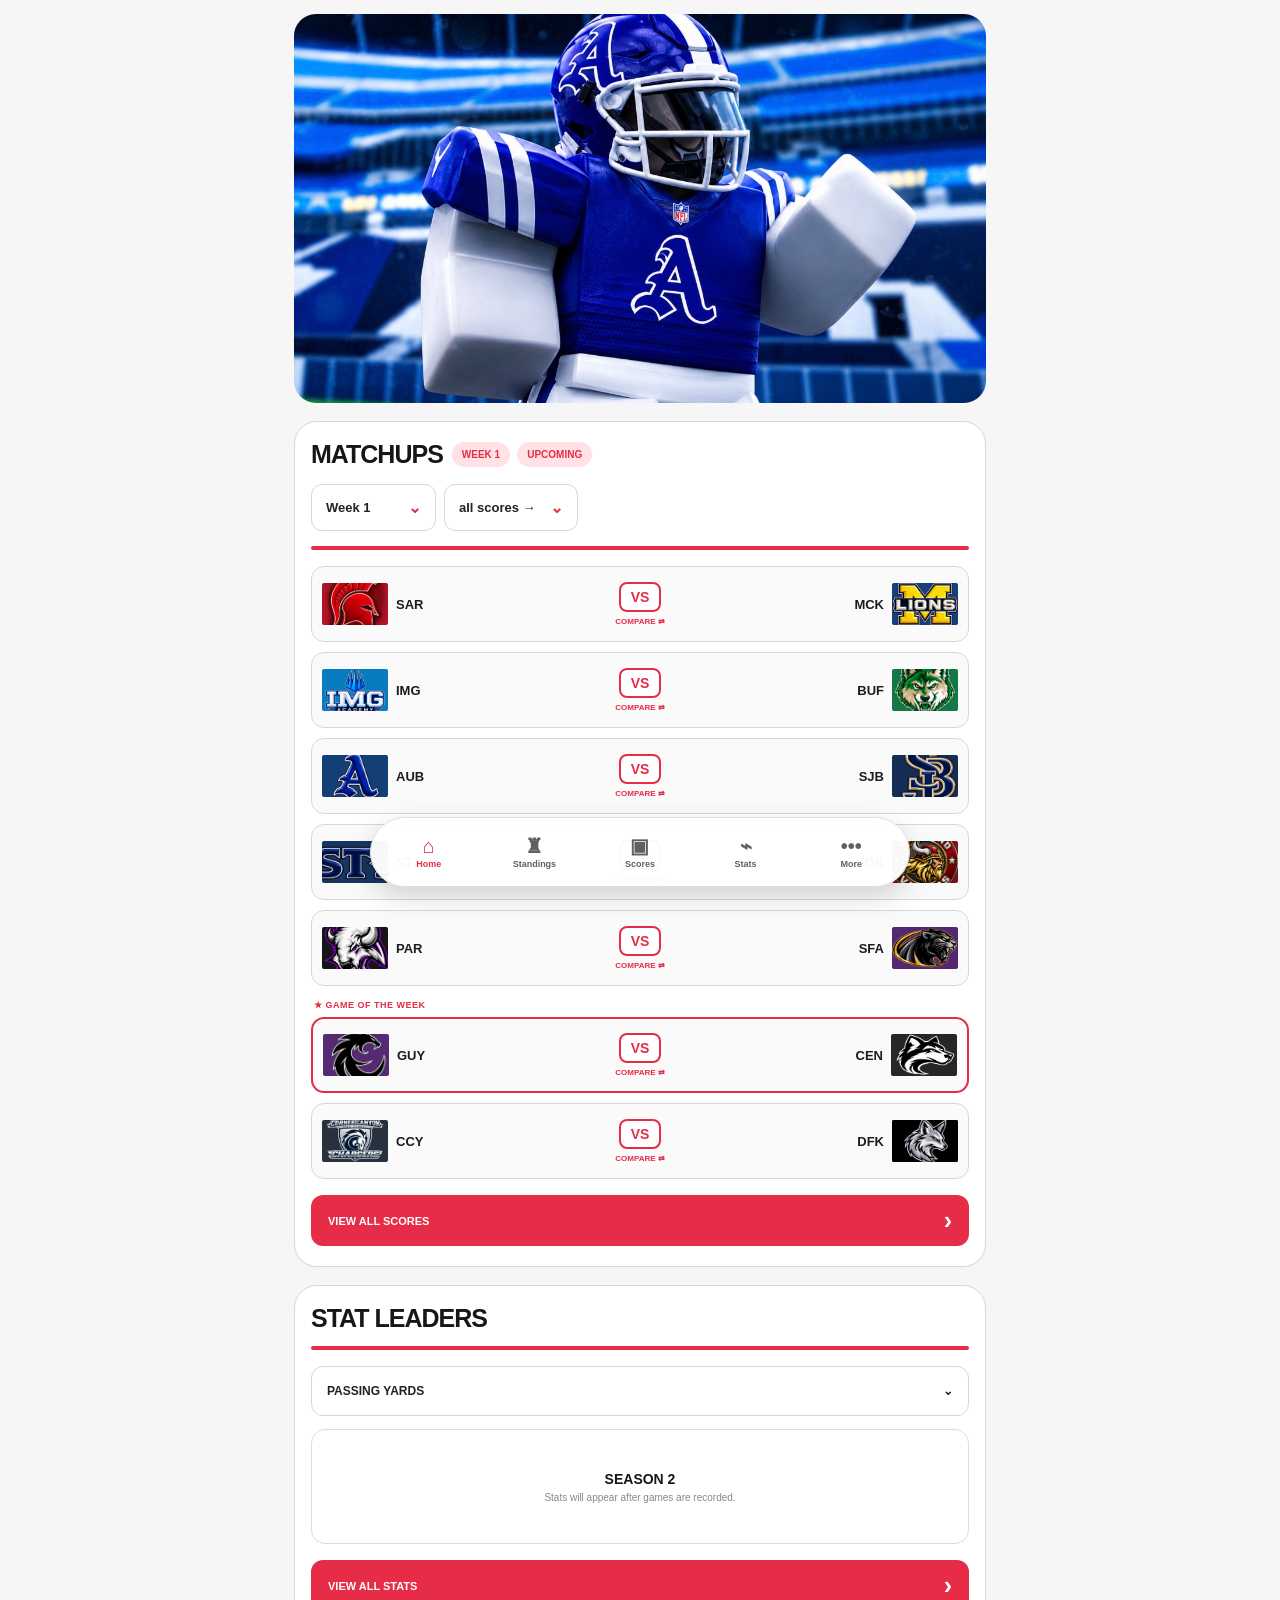
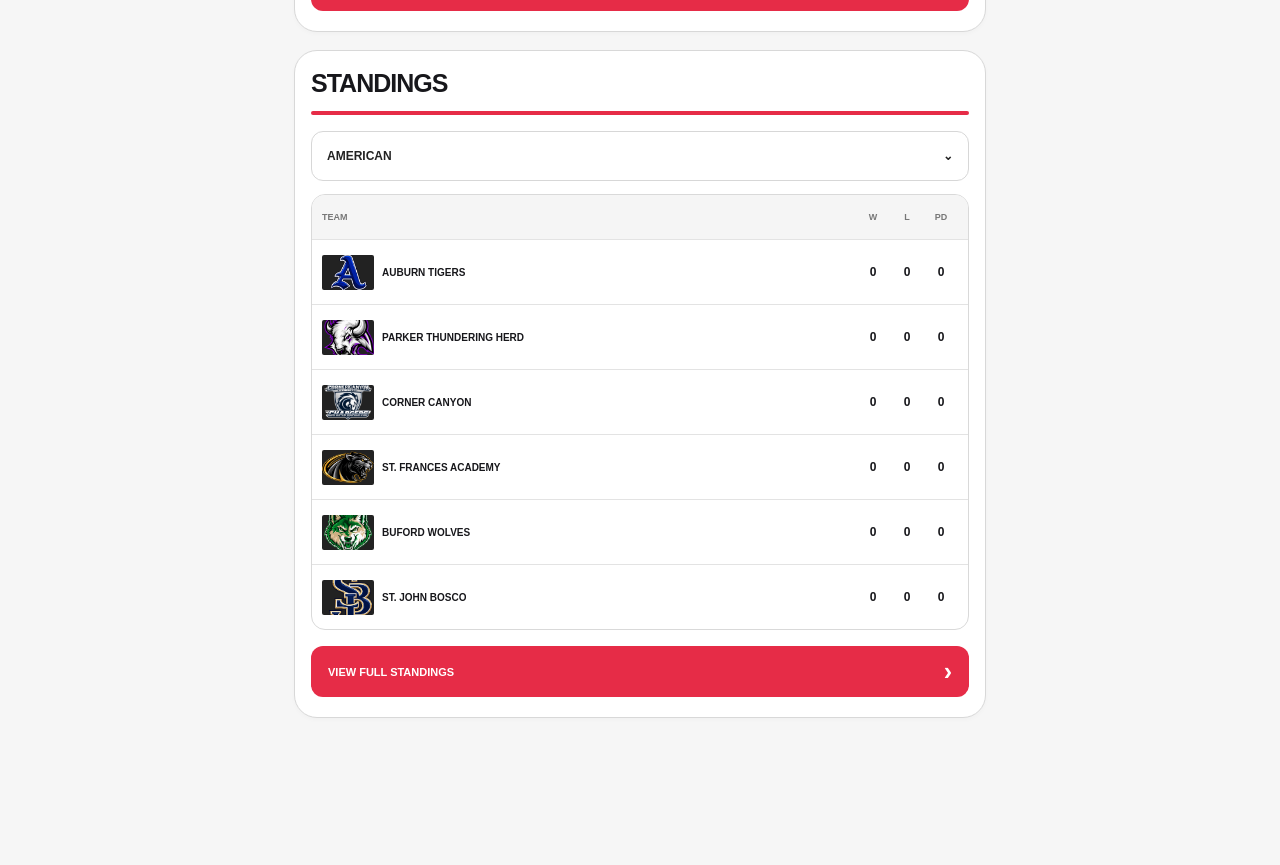
==== commit e99820b3: "Update index.html" ====
--- a/index.html
+++ b/index.html
@@ -57,7 +57,6 @@
 
 
       <!-- SARALAND VS MCKINNEY -->
-
       <div class="game-row">
 
         <div class="team left-team">
@@ -99,7 +98,6 @@
 
 
       <!-- IMG VS BUFORD -->
-
       <div class="game-row">
 
         <div class="team left-team">
@@ -140,8 +138,7 @@
 
 
 
-      <!-- AUBURN VS BOSCO -->
-
+      <!-- AUBURN VS ST JOHN BOSCO -->
       <div class="game-row">
 
         <div class="team left-team">
@@ -183,7 +180,6 @@
 
 
       <!-- ST JAMES VS NORLAND -->
-
       <div class="game-row">
 
         <div class="team left-team">
@@ -225,13 +221,12 @@
 
 
       <!-- PARKER VS ST FRANCES -->
-
       <div class="game-row">
 
         <div class="team left-team">
 
           <div class="team-logo parker">
-            <img src="parker.png.PNG" alt="Parker">
+            <img src="parker.png.PNG.PNG" alt="Parker">
           </div>
 
           <span>PAR</span>
@@ -267,12 +262,12 @@
 
 
       <!-- GAME OF THE WEEK -->
-
       <div class="gotw">
         ★ GAME OF THE WEEK
       </div>
 
 
+      <!-- DENTON GUYER VS CENTENNIAL -->
       <div class="game-row featured">
 
         <div class="team left-team">
@@ -314,7 +309,6 @@
 
 
       <!-- CORNER CANYON VS DUTCH FORK -->
-
       <div class="game-row">
 
         <div class="team left-team">
@@ -366,7 +360,6 @@
 
 
   <!-- STAT LEADERS -->
-
   <section class="card">
 
     <h1 class="section-title">
@@ -409,7 +402,6 @@
 
 
   <!-- STANDINGS -->
-
   <section class="card">
 
     <h1 class="section-title">
@@ -448,7 +440,6 @@
 
 
       <!-- AUBURN -->
-
       <div class="standings-row">
 
         <div class="standing-team">
@@ -470,13 +461,12 @@
 
 
       <!-- PARKER -->
-
       <div class="standings-row">
 
         <div class="standing-team">
 
           <div class="standing-logo parker">
-            <img src="parker.png.PNG" alt="Parker">
+            <img src="parker.png.PNG.PNG" alt="Parker">
           </div>
 
           <strong>PARKER THUNDERING HERD</strong>
@@ -492,7 +482,6 @@
 
 
       <!-- CORNER CANYON -->
-
       <div class="standings-row">
 
         <div class="standing-team">
@@ -514,7 +503,6 @@
 
 
       <!-- ST FRANCES -->
-
       <div class="standings-row">
 
         <div class="standing-team">
@@ -536,7 +524,6 @@
 
 
       <!-- BUFORD -->
-
       <div class="standings-row">
 
         <div class="standing-team">
@@ -557,8 +544,7 @@
 
 
 
-      <!-- BOSCO -->
-
+      <!-- ST JOHN BOSCO -->
       <div class="standings-row">
 
         <div class="standing-team">
@@ -595,7 +581,6 @@
 
 
 <!-- BOTTOM NAV -->
-
 <nav class="bottom-nav">
 
 
--- a/style.css
+++ b/style.css
@@ -3,9 +3,9 @@
 }
 
 :root {
-  --red: #e52d47;
-  --text: #18181b;
-  --muted: #777;
+  --red: #e62c47;
+  --dark: #17171b;
+  --gray: #777;
   --border: #d9d9d9;
   --page: #f6f6f6;
 }
@@ -18,8 +18,8 @@
   margin: 0;
   font-family: Arial, Helvetica, sans-serif;
   background: var(--page);
-  color: var(--text);
-  padding-bottom: 110px;
+  color: var(--dark);
+  padding-bottom: 115px;
 }
 
 button,
@@ -30,12 +30,14 @@
 .app {
   width: 100%;
   max-width: 720px;
-  margin: auto;
+  margin: 0 auto;
   padding: 14px;
 }
 
 
-/* HERO */
+/* =========================
+   HERO
+========================= */
 
 .hero {
   width: 100%;
@@ -43,38 +45,46 @@
   overflow: hidden;
   border-radius: 22px;
   margin-bottom: 18px;
+  background: #ddd;
 }
 
 .hero img {
+  display: block;
   width: 100%;
   height: 100%;
   object-fit: cover;
-  display: block;
-}
-
-
-/* MAIN CARDS */
+}
+
+
+/* =========================
+   MAIN CARDS
+========================= */
 
 .card {
+  width: 100%;
   background: #fff;
   border: 1px solid #d8d8d8;
   border-radius: 23px;
   padding: 20px 16px;
   margin-bottom: 18px;
-  box-shadow: 0 2px 5px rgba(0,0,0,.025);
-}
-
-
-/* MATCHUPS TITLE */
-
-.matchups-title {
+
+  box-shadow:
+    0 2px 5px rgba(0, 0, 0, .025);
+}
+
+
+/* =========================
+   MATCHUPS HEADER
+========================= */
+
+.matchups-heading {
   display: flex;
   align-items: center;
   flex-wrap: wrap;
-  gap: 10px;
-}
-
-.matchups-title h1,
+  gap: 9px;
+}
+
+.matchups-heading h1,
 .section-title {
   margin: 0;
   font-size: 25px;
@@ -83,22 +93,26 @@
   letter-spacing: -1px;
 }
 
-.title-pills {
-  display: flex;
-  gap: 8px;
-}
-
-.title-pills span {
+.heading-pills {
+  display: flex;
+  gap: 7px;
+}
+
+.heading-pills span {
+  padding: 7px 10px;
+  border-radius: 999px;
+
   background: #ffe1e6;
   color: var(--red);
-  padding: 7px 10px;
-  border-radius: 999px;
+
   font-size: 10px;
   font-weight: 900;
 }
 
 
-/* FILTERS */
+/* =========================
+   FILTER BUTTONS
+========================= */
 
 .filters {
   display: flex;
@@ -107,40 +121,53 @@
 }
 
 .filters button {
-  height: 48px;
   min-width: 125px;
+  height: 47px;
+
   padding: 0 14px;
+
+  background: #fff;
 
   border: 1px solid #d6d6d6;
   border-radius: 11px;
 
-  background: white;
+  display: flex;
+  align-items: center;
+  justify-content: space-between;
+
+  gap: 14px;
+
   color: #222;
-
-  display: flex;
-  align-items: center;
-  justify-content: space-between;
-  gap: 14px;
 
   font-size: 13px;
   font-weight: 700;
 }
 
-.filters button span {
+.filters button b {
   color: var(--red);
-  font-size: 17px;
-}
-
-.red-line {
+  font-size: 16px;
+}
+
+
+/* =========================
+   RED DIVIDER
+========================= */
+
+.red-divider {
   width: 100%;
   height: 4px;
+
+  margin: 15px 0 16px;
+
+  border-radius: 99px;
+
   background: var(--red);
-  border-radius: 99px;
-  margin: 15px 0 16px;
-}
-
-
-/* MATCHUP ROWS */
+}
+
+
+/* =========================
+   GAME LIST
+========================= */
 
 .games {
   display: flex;
@@ -148,93 +175,205 @@
   gap: 10px;
 }
 
+
+/* =========================
+   AFL STYLE MATCHUP ROW
+========================= */
+
 .game-row {
   width: 100%;
-  min-height: 88px;
+  height: 76px;
 
   display: grid;
-  grid-template-columns: 1fr 86px 1fr;
-  align-items: center;
+
+  grid-template-columns:
+    minmax(0, 1fr)
+    82px
+    minmax(0, 1fr);
+
+  align-items: center;
+
+  padding: 8px 10px;
+
+  background: #fafafa;
 
   border: 1px solid #d7d7d7;
-  border-radius: 14px;
-  background: #fafafa;
-
-  padding: 10px;
+  border-radius: 13px;
 
   overflow: hidden;
 }
 
-.team-side {
+
+/* =========================
+   TEAM SIDES
+========================= */
+
+.team {
   min-width: 0;
-  display: flex;
-  align-items: center;
-  gap: 9px;
-}
-
-.left-side {
+
+  display: flex;
+  align-items: center;
+
+  gap: 8px;
+}
+
+.left-team {
   justify-content: flex-start;
 }
 
-.right-side {
+.right-team {
   justify-content: flex-end;
 }
 
-.logo-box {
-  width: 58px;
-  height: 48px;
-
-  flex: 0 0 58px;
-
-  display: flex;
-  align-items: center;
-  justify-content: center;
-
-  border-radius: 3px;
-
-  overflow: hidden;
-}
-
-.logo-box img {
-  width: 90%;
-  height: 90%;
-  object-fit: contain;
-
-  filter: drop-shadow(0 2px 2px rgba(0,0,0,.15));
-}
-
-.team-name {
+.team > span {
   min-width: 0;
-  font-size: 14px;
+
+  color: #1c1c20;
+
+  font-size: 13px;
   font-weight: 900;
 
   white-space: nowrap;
+
   overflow: hidden;
   text-overflow: ellipsis;
 }
 
 
-/* VS + COMPARE */
-
-.game-center {
+/* =========================
+   TEAM LOGO BOX
+
+   Wide + short like AFL.
+   Logo fills the box.
+   Parts can be cropped.
+========================= */
+
+.team-logo {
+  width: 66px;
+  height: 42px;
+
+  flex: 0 0 66px;
+
+  display: flex;
+  align-items: center;
+  justify-content: center;
+
+  overflow: hidden;
+
+  border-radius: 2px;
+
+  background: #222;
+}
+
+.team-logo img {
+  display: block;
+
+  width: 100%;
+  height: 100%;
+
+  object-fit: cover;
+  object-position: center;
+
+  transform: scale(1.08);
+}
+
+
+/* =========================
+   LOGO BACKGROUNDS
+
+   These give every logo
+   a clean team-colored box.
+
+   Even transparent PNGs
+   will have a background.
+========================= */
+
+.saraland {
+  background: #b41529;
+}
+
+.mckinney {
+  background: #173f78;
+}
+
+.imgacademy {
+  background: #087bc1;
+}
+
+.buford {
+  background: #147747;
+}
+
+.auburn {
+  background: #123f76;
+}
+
+.bosco {
+  background: #142d54;
+}
+
+.stjames {
+  background: #17365f;
+}
+
+.norland {
+  background: #7c1026;
+}
+
+.parker {
+  background: #151515;
+}
+
+.stfrances {
+  background: #542772;
+}
+
+.guyer {
+  background: #552a72;
+}
+
+.centennial {
+  background: #262626;
+}
+
+.chargers {
+  background: #27323e;
+}
+
+/* SILVER FOXES = BLACK */
+.silverfoxes {
+  background: #000000;
+}
+
+
+/* =========================
+   VS + COMPARE
+========================= */
+
+.game-middle {
+  min-width: 0;
+
   display: flex;
   flex-direction: column;
+
   align-items: center;
   justify-content: center;
 }
 
-.vs {
+.vs-box {
+  padding: 6px 10px;
+
+  background: #fff;
+
   border: 2px solid var(--red);
+  border-radius: 8px;
+
   color: var(--red);
 
-  border-radius: 8px;
-
-  padding: 6px 10px;
-
   font-size: 14px;
-  font-weight: 900;
-
-  background: white;
+  line-height: 1;
+
+  font-weight: 900;
 }
 
 .compare {
@@ -242,220 +381,227 @@
 
   color: var(--red);
 
+  font-size: 8px;
+  font-weight: 900;
+
+  white-space: nowrap;
+}
+
+
+/* =========================
+   FINISHED GAME SCORES
+
+   Example:
+   34 - 27
+
+   BIG + BOLD like AFL.
+========================= */
+
+.game-score {
+  color: #17171b;
+
+  font-size: 26px;
+  line-height: 1;
+
+  font-weight: 900;
+
+  letter-spacing: -1px;
+
+  white-space: nowrap;
+}
+
+.game-score .dash {
+  color: #aaa;
+
+  padding: 0 5px;
+
+  font-weight: 600;
+}
+
+
+/* =========================
+   GAME OF THE WEEK
+========================= */
+
+.gotw {
+  margin: 4px 0 -3px 3px;
+
+  color: var(--red);
+
   font-size: 9px;
   font-weight: 900;
 
-  white-space: nowrap;
-}
-
-
-/* GAME OF WEEK */
-
-.featured-label {
-  color: var(--red);
-  font-size: 9px;
-  font-weight: 900;
-  letter-spacing: .6px;
-
-  margin: 5px 0 -3px 4px;
-}
-
-.featured-game {
+  letter-spacing: .5px;
+}
+
+.featured {
   border: 2px solid var(--red);
 }
 
 
-/* TEAM BACKGROUND COLORS */
-
-.saraland {
-  background: linear-gradient(135deg, #8e0717, #d51f35);
-}
-
-.mckinney {
-  background: linear-gradient(135deg, #092956, #d4a923);
-}
-
-.imgacademy {
-  background: linear-gradient(135deg, #063c71, #0797dc);
-}
-
-.buford {
-  background: linear-gradient(135deg, #0a3c27, #138d55);
-}
-
-.auburn {
-  background: linear-gradient(135deg, #071f42, #174e8d);
-}
-
-.bosco {
-  background: linear-gradient(135deg, #081c3e, #c9a541);
-}
-
-.stjames {
-  background: linear-gradient(135deg, #071c3c, #315786);
-}
-
-.norland {
-  background: linear-gradient(135deg, #650d20, #c69b36);
-}
-
-.parker {
-  background: linear-gradient(135deg, #111, #a37b20);
-}
-
-.stfrances {
-  background: linear-gradient(135deg, #21112f, #6d318b);
-}
-
-.guyer {
-  background: linear-gradient(135deg, #241035, #703c91);
-}
-
-.centennial {
-  background: linear-gradient(135deg, #111, #666);
-}
-
-.chargers {
-  background: linear-gradient(135deg, #074b90, #e5bb24);
-}
-
-.silverfoxes {
-  background: linear-gradient(135deg, #292d31, #aab0b7);
-}
-
-
-/* BUTTON */
-
-.main-button {
+/* =========================
+   RED BUTTONS
+========================= */
+
+.red-button {
+  width: 100%;
   min-height: 51px;
-  width: 100%;
 
   margin-top: 16px;
   padding: 0 17px;
 
+  display: flex;
+  align-items: center;
+  justify-content: space-between;
+
   border-radius: 12px;
 
   background: var(--red);
+
   color: white;
 
+  text-decoration: none;
+
+  font-size: 11px;
+  font-weight: 900;
+}
+
+.red-button b {
+  font-size: 25px;
+}
+
+
+/* =========================
+   DROPDOWNS
+========================= */
+
+.big-dropdown {
+  width: 100%;
+  height: 50px;
+
+  padding: 0 15px;
+
   display: flex;
   align-items: center;
   justify-content: space-between;
-
-  text-decoration: none;
-
-  font-size: 11px;
-  font-weight: 900;
-}
-
-.main-button strong {
-  font-size: 25px;
-}
-
-
-/* DROPDOWN */
-
-.full-dropdown {
-  width: 100%;
-  height: 50px;
 
   border: 1px solid #d7d7d7;
   border-radius: 12px;
 
-  background: white;
-
-  padding: 0 15px;
-
-  display: flex;
-  justify-content: space-between;
-  align-items: center;
+  background: #fff;
+
+  color: #222;
 
   font-size: 12px;
   font-weight: 900;
 }
 
 
-/* STAT PLACEHOLDER */
-
-.empty-content {
-  min-height: 120px;
+/* =========================
+   STAT PLACEHOLDER
+========================= */
+
+.empty-area {
+  min-height: 115px;
 
   margin-top: 13px;
+  padding: 15px;
+
+  display: flex;
+  flex-direction: column;
+
+  align-items: center;
+  justify-content: center;
+
+  text-align: center;
 
   border: 1px solid #ddd;
   border-radius: 14px;
-
-  display: flex;
-  flex-direction: column;
-  align-items: center;
-  justify-content: center;
-
-  text-align: center;
-
-  padding: 15px;
-}
-
-.empty-content strong {
+}
+
+.empty-area strong {
   font-size: 14px;
 }
 
-.empty-content span {
+.empty-area span {
+  margin-top: 5px;
+
+  color: #888;
+
   font-size: 10px;
-  color: #888;
-  margin-top: 5px;
-}
-
-
-/* STANDINGS */
-
-.standings-preview {
+}
+
+
+/* =========================
+   STANDINGS
+========================= */
+
+.standings-table {
   margin-top: 13px;
+
+  overflow: hidden;
 
   border: 1px solid #d9d9d9;
   border-radius: 14px;
-
-  overflow: hidden;
-}
-
-.standing-header,
-.standing-row {
+}
+
+.standings-header,
+.standings-row {
   display: grid;
-  grid-template-columns: 1fr 35px 35px 35px;
-  align-items: center;
-}
-
-.standing-header {
-  min-height: 45px;
+
+  grid-template-columns:
+    minmax(0, 1fr)
+    34px
+    34px
+    34px;
+
+  align-items: center;
+}
+
+.standings-header {
+  min-height: 44px;
+
+  padding: 0 10px;
+
   background: #f5f5f5;
-  padding: 0 10px;
 
   color: #777;
+
   font-size: 9px;
   font-weight: 900;
 }
 
-.standing-header span:not(:first-child) {
+.standings-header span:not(:first-child) {
   text-align: center;
 }
 
-.standing-row {
-  min-height: 70px;
-  padding: 7px 10px;
+.standings-row {
+  min-height: 65px;
+
+  padding: 6px 10px;
 
   border-top: 1px solid #e3e3e3;
 }
 
-.standing-row > b {
+.standings-row > b {
   text-align: center;
+
   font-size: 12px;
-}
+  font-weight: 900;
+}
+
+
+/* =========================
+   STANDING TEAM
+========================= */
 
 .standing-team {
   min-width: 0;
 
   display: flex;
   align-items: center;
-  gap: 9px;
+
+  gap: 8px;
 }
 
 .standing-team strong {
@@ -464,63 +610,94 @@
   font-size: 10px;
 
   white-space: nowrap;
+
   overflow: hidden;
   text-overflow: ellipsis;
 }
 
+
+/* =========================
+   STANDINGS LOGO BOX
+
+   Same background system
+   as matchup logos.
+========================= */
+
 .standing-logo {
-  width: 45px;
-  height: 38px;
-
-  flex: 0 0 45px;
+  width: 52px;
+  height: 35px;
+
+  flex: 0 0 52px;
 
   display: flex;
   align-items: center;
   justify-content: center;
 
-  border-radius: 3px;
-
   overflow: hidden;
+
+  border-radius: 2px;
+
+  background: #222;
 }
 
 .standing-logo img {
-  width: 88%;
-  height: 88%;
-  object-fit: contain;
-}
-
-
-/* BOTTOM NAV */
+  display: block;
+
+  width: 100%;
+  height: 100%;
+
+  object-fit: cover;
+  object-position: center;
+
+  transform: scale(1.08);
+}
+
+
+/* =========================
+   BOTTOM NAV
+========================= */
 
 .bottom-nav {
   position: fixed;
 
   left: 50%;
-  bottom: calc(13px + env(safe-area-inset-bottom));
+
+  bottom:
+    calc(
+      13px +
+      env(safe-area-inset-bottom)
+    );
 
   transform: translateX(-50%);
 
   width: calc(100% - 30px);
   max-width: 540px;
+
   height: 70px;
 
   z-index: 1000;
 
   display: grid;
-  grid-template-columns: repeat(5, 1fr);
-
-  background: rgba(255,255,255,.97);
+
+  grid-template-columns:
+    repeat(5, 1fr);
+
+  padding: 5px;
+
+  background:
+    rgba(255, 255, 255, .97);
 
   border: 1px solid #ddd;
   border-radius: 999px;
 
-  box-shadow: 0 10px 28px rgba(0,0,0,.16);
-
-  padding: 5px;
-}
-
-.nav-link {
+  box-shadow:
+    0 10px 28px
+    rgba(0, 0, 0, .16);
+}
+
+.nav-item {
   border: 0;
+
   background: transparent;
 
   color: #5f5f65;
@@ -529,6 +706,7 @@
 
   display: flex;
   flex-direction: column;
+
   align-items: center;
   justify-content: center;
 
@@ -539,19 +717,24 @@
 
 .nav-icon {
   font-size: 20px;
-}
-
-.nav-link small {
+
+  line-height: 1;
+}
+
+.nav-label {
   font-size: 9px;
+
   font-weight: 800;
 }
 
-.nav-link.active {
+.nav-item.active {
   color: var(--red);
 }
 
 
-/* SMALL PHONES */
+/* =========================
+   SMALL PHONES
+========================= */
 
 @media (max-width: 390px) {
 
@@ -564,25 +747,42 @@
   }
 
   .game-row {
-    grid-template-columns: 1fr 76px 1fr;
-    padding: 8px;
-  }
-
-  .logo-box {
-    width: 51px;
-    height: 44px;
-    flex-basis: 51px;
-  }
-
-  .team-side {
+    height: 72px;
+
+    grid-template-columns:
+      minmax(0, 1fr)
+      76px
+      minmax(0, 1fr);
+
+    padding: 7px 8px;
+  }
+
+  .team {
     gap: 6px;
   }
 
-  .team-name {
+  .team-logo {
+    width: 57px;
+    height: 38px;
+
+    flex-basis: 57px;
+  }
+
+  .team > span {
     font-size: 11px;
   }
 
+  .vs-box {
+    padding: 6px 9px;
+
+    font-size: 13px;
+  }
+
   .compare {
-    font-size: 8px;
-  }
-}
+    font-size: 7px;
+  }
+
+  .game-score {
+    font-size: 22px;
+  }
+}
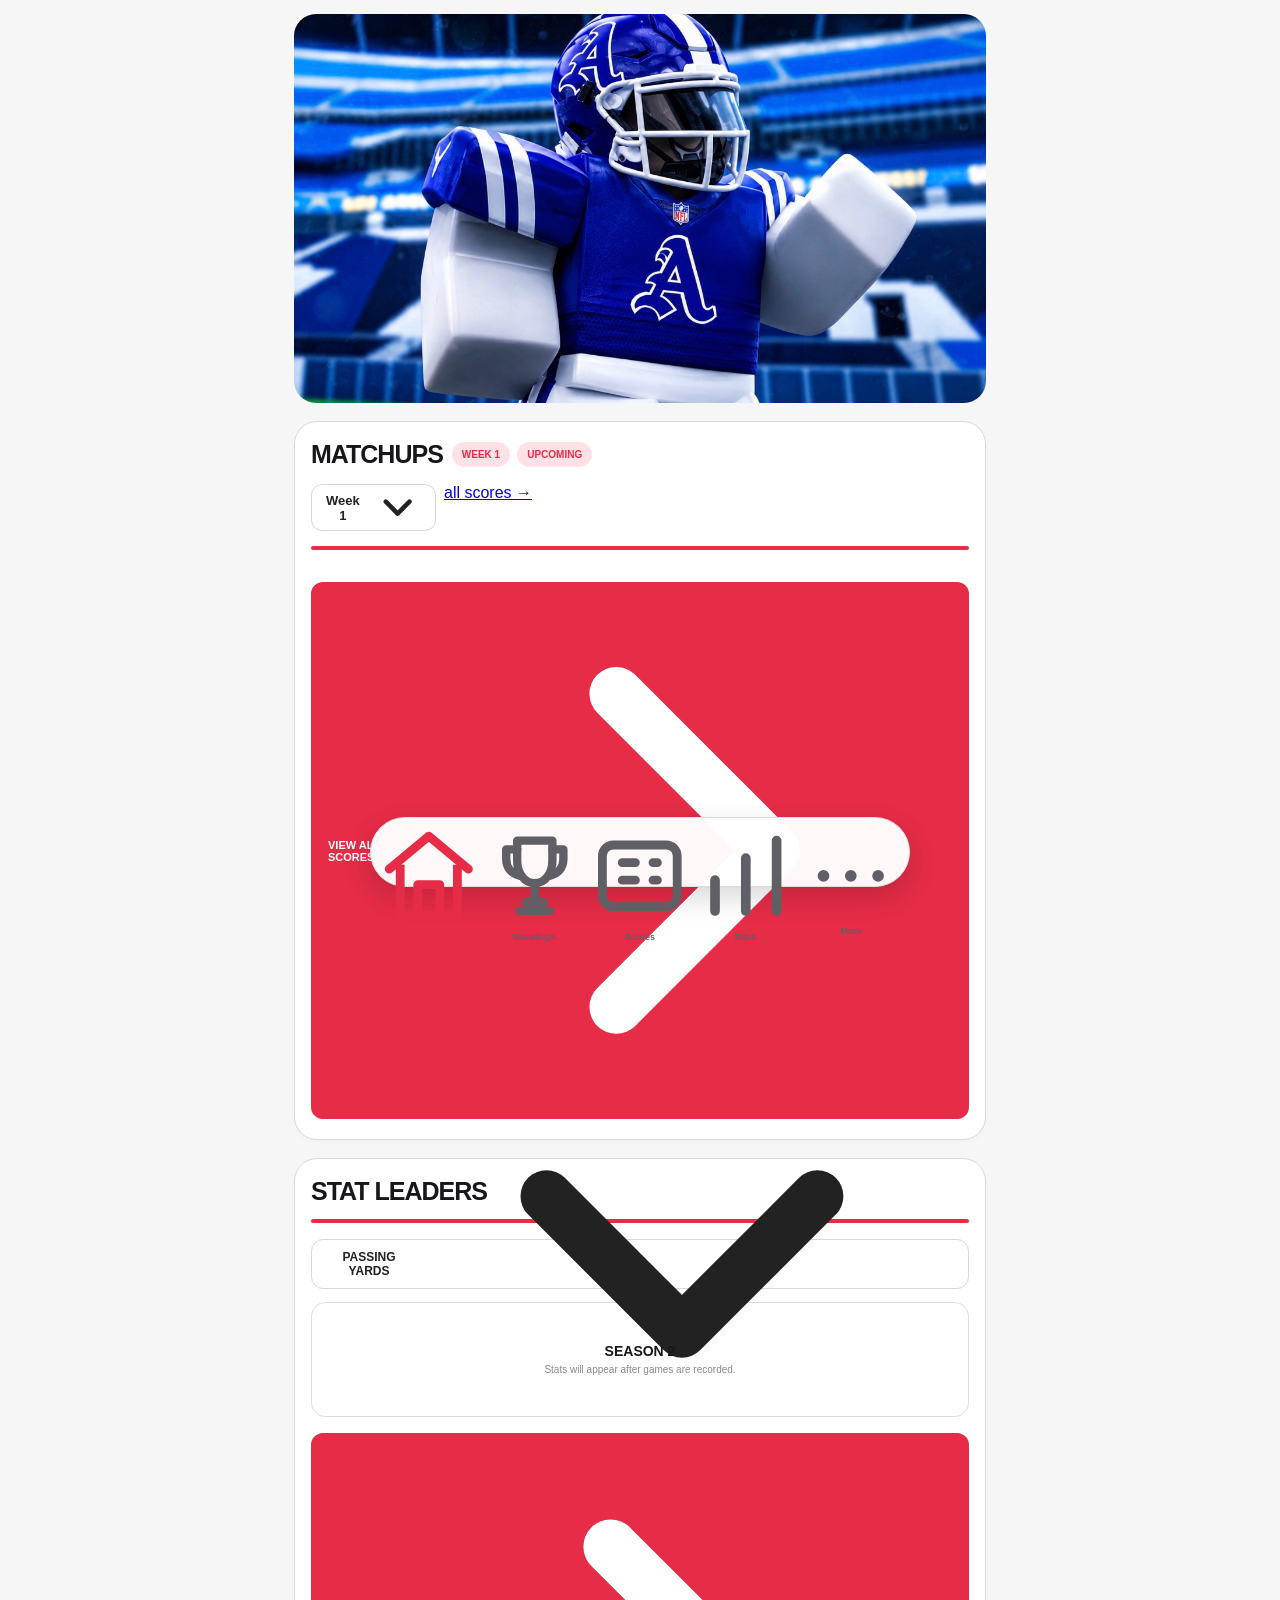
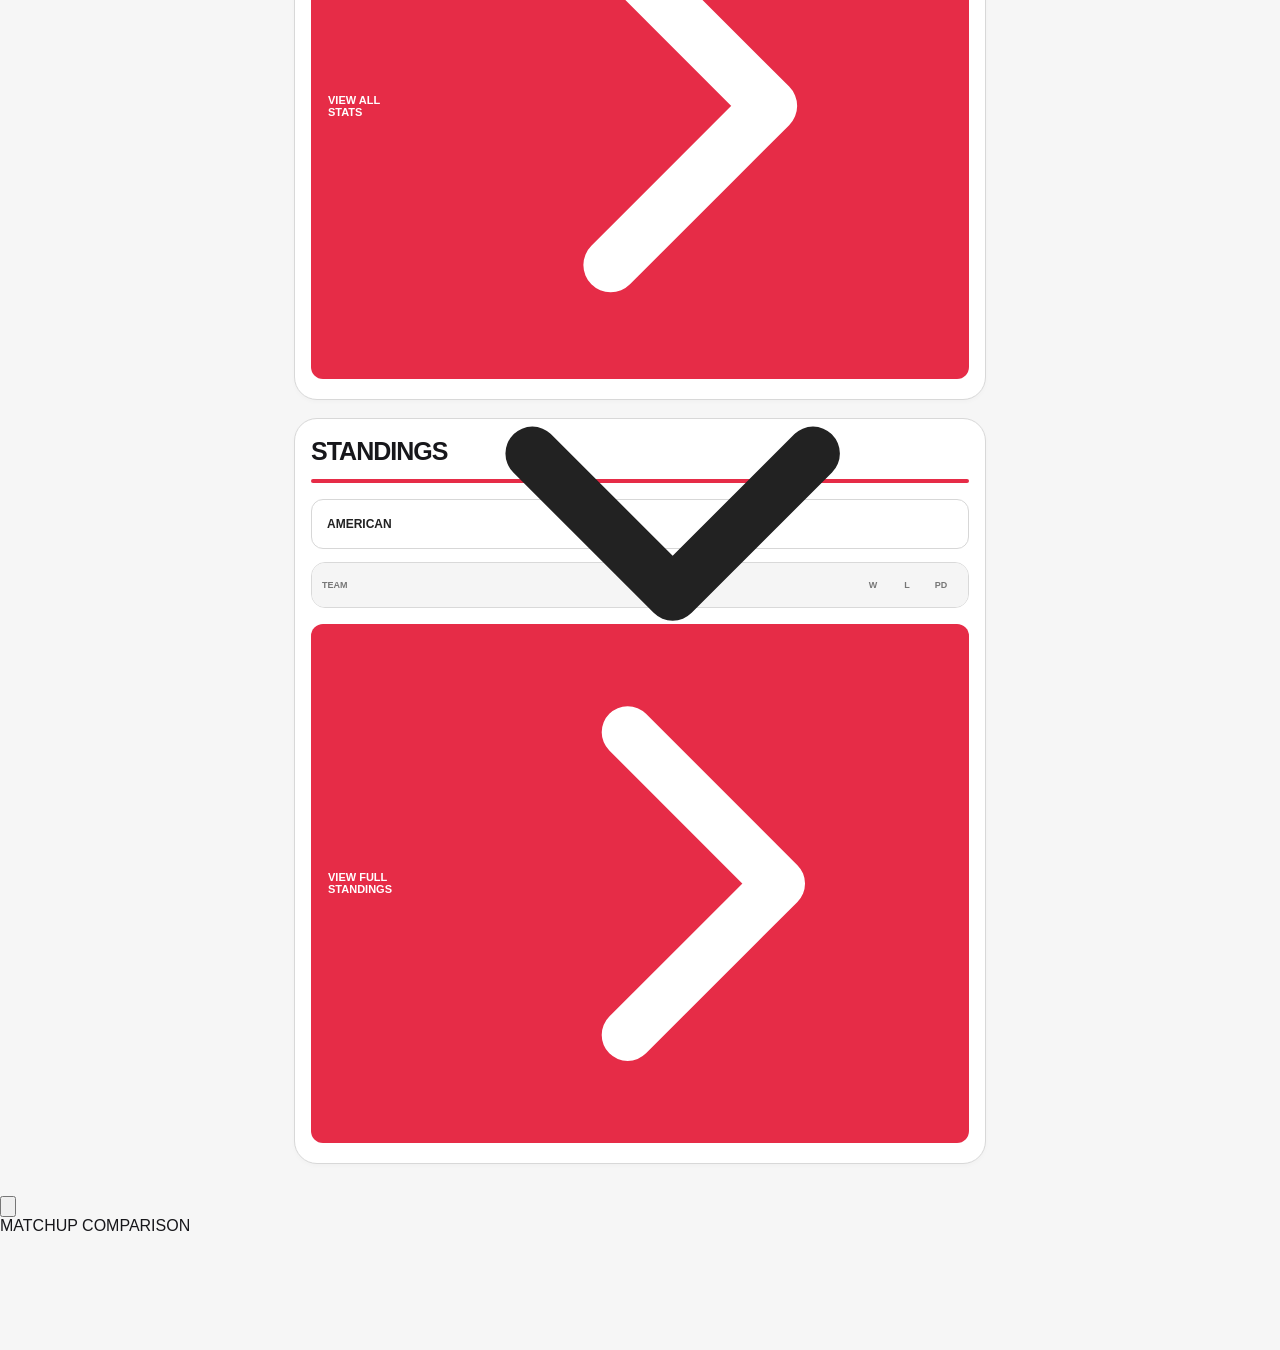
==== commit 061cd279: "Update index.html" ====
--- a/index.html
+++ b/index.html
@@ -3,24 +3,42 @@
 
 <head>
   <meta charset="UTF-8">
-  <meta name="viewport" content="width=device-width, initial-scale=1.0">
+
+  <meta
+    name="viewport"
+    content="width=device-width, initial-scale=1.0"
+  >
 
   <title>HSFL S2</title>
 
   <link rel="stylesheet" href="style.css">
 </head>
 
+
 <body>
 
 <main class="app">
 
-  <!-- HERO -->
+
+  <!-- =========================
+       HERO
+  ========================== -->
+
   <section class="hero">
-    <img src="IMG_8099.jpeg" alt="HSFL Football">
+
+    <img
+      src="IMG_8099.jpeg"
+      alt="HSFL Football"
+    >
+
   </section>
 
 
-  <!-- MATCHUPS -->
+
+  <!-- =========================
+       MATCHUPS
+  ========================== -->
+
   <section class="card">
 
     <div class="matchups-heading">
@@ -28,359 +46,180 @@
       <h1>MATCHUPS</h1>
 
       <div class="heading-pills">
-        <span>WEEK 1</span>
-        <span>UPCOMING</span>
+
+        <span id="weekPill">
+          WEEK 1
+        </span>
+
+        <span>
+          UPCOMING
+        </span>
+
       </div>
 
     </div>
 
 
+
+    <!-- MATCHUP CONTROLS -->
+
     <div class="filters">
 
-      <button>
-        <span>Week 1</span>
-        <b>⌄</b>
-      </button>
-
-      <button>
-        <span>all scores →</span>
-        <b>⌄</b>
-      </button>
+
+      <!-- WEEK DROPDOWN -->
+
+      <div class="week-picker">
+
+        <button
+          class="filter-button"
+          id="weekButton"
+          type="button"
+        >
+
+          <span id="selectedWeek">
+            Week 1
+          </span>
+
+          <svg
+            viewBox="0 0 24 24"
+            class="dropdown-icon"
+            aria-hidden="true"
+          >
+            <path
+              d="M6 9l6 6 6-6"
+              fill="none"
+              stroke="currentColor"
+              stroke-width="2.3"
+              stroke-linecap="round"
+              stroke-linejoin="round"
+            />
+          </svg>
+
+        </button>
+
+
+        <div
+          class="week-menu"
+          id="weekMenu"
+        >
+          <!-- script.js creates available weeks here -->
+        </div>
+
+      </div>
+
+
+
+      <!-- ALL SCORES -->
+
+      <a
+        href="scores.html"
+        class="filter-button all-scores-button"
+      >
+        <span>
+          all scores
+        </span>
+
+        <span class="scores-arrow">
+          →
+        </span>
+      </a>
 
     </div>
 
 
+
     <div class="red-divider"></div>
 
 
-    <div class="games">
-
-
-      <!-- SARALAND VS MCKINNEY -->
-      <div class="game-row">
-
-        <div class="team left-team">
-
-          <div class="team-logo saraland">
-            <img src="saraland.png.PNG" alt="Saraland">
-          </div>
-
-          <span>SAR</span>
-
-        </div>
-
-
-        <div class="game-middle">
-
-          <div class="vs-box">
-            VS
-          </div>
-
-          <div class="compare">
-            COMPARE ⇄
-          </div>
-
-        </div>
-
-
-        <div class="team right-team">
-
-          <span>MCK</span>
-
-          <div class="team-logo mckinney">
-            <img src="mckinney.png.PNG" alt="McKinney">
-          </div>
-
-        </div>
-
-      </div>
-
-
-
-      <!-- IMG VS BUFORD -->
-      <div class="game-row">
-
-        <div class="team left-team">
-
-          <div class="team-logo imgacademy">
-            <img src="img.png.PNG" alt="IMG Academy">
-          </div>
-
-          <span>IMG</span>
-
-        </div>
-
-
-        <div class="game-middle">
-
-          <div class="vs-box">
-            VS
-          </div>
-
-          <div class="compare">
-            COMPARE ⇄
-          </div>
-
-        </div>
-
-
-        <div class="team right-team">
-
-          <span>BUF</span>
-
-          <div class="team-logo buford">
-            <img src="buford.png.PNG" alt="Buford">
-          </div>
-
-        </div>
-
-      </div>
-
-
-
-      <!-- AUBURN VS ST JOHN BOSCO -->
-      <div class="game-row">
-
-        <div class="team left-team">
-
-          <div class="team-logo auburn">
-            <img src="auburn.png.PNG" alt="Auburn">
-          </div>
-
-          <span>AUB</span>
-
-        </div>
-
-
-        <div class="game-middle">
-
-          <div class="vs-box">
-            VS
-          </div>
-
-          <div class="compare">
-            COMPARE ⇄
-          </div>
-
-        </div>
-
-
-        <div class="team right-team">
-
-          <span>SJB</span>
-
-          <div class="team-logo bosco">
-            <img src="bosco.png.PNG" alt="St John Bosco">
-          </div>
-
-        </div>
-
-      </div>
-
-
-
-      <!-- ST JAMES VS NORLAND -->
-      <div class="game-row">
-
-        <div class="team left-team">
-
-          <div class="team-logo stjames">
-            <img src="stjames.png.PNG" alt="St James">
-          </div>
-
-          <span>STJ</span>
-
-        </div>
-
-
-        <div class="game-middle">
-
-          <div class="vs-box">
-            VS
-          </div>
-
-          <div class="compare">
-            COMPARE ⇄
-          </div>
-
-        </div>
-
-
-        <div class="team right-team">
-
-          <span>NOR</span>
-
-          <div class="team-logo norland">
-            <img src="norland.png.PNG" alt="Norland">
-          </div>
-
-        </div>
-
-      </div>
-
-
-
-      <!-- PARKER VS ST FRANCES -->
-      <div class="game-row">
-
-        <div class="team left-team">
-
-          <div class="team-logo parker">
-            <img src="parker.png.PNG.PNG" alt="Parker">
-          </div>
-
-          <span>PAR</span>
-
-        </div>
-
-
-        <div class="game-middle">
-
-          <div class="vs-box">
-            VS
-          </div>
-
-          <div class="compare">
-            COMPARE ⇄
-          </div>
-
-        </div>
-
-
-        <div class="team right-team">
-
-          <span>SFA</span>
-
-          <div class="team-logo stfrances">
-            <img src="stfrances.png.PNG" alt="St Frances">
-          </div>
-
-        </div>
-
-      </div>
-
-
-
-      <!-- GAME OF THE WEEK -->
-      <div class="gotw">
-        ★ GAME OF THE WEEK
-      </div>
-
-
-      <!-- DENTON GUYER VS CENTENNIAL -->
-      <div class="game-row featured">
-
-        <div class="team left-team">
-
-          <div class="team-logo guyer">
-            <img src="guyer.png.PNG" alt="Denton Guyer">
-          </div>
-
-          <span>GUY</span>
-
-        </div>
-
-
-        <div class="game-middle">
-
-          <div class="vs-box">
-            VS
-          </div>
-
-          <div class="compare">
-            COMPARE ⇄
-          </div>
-
-        </div>
-
-
-        <div class="team right-team">
-
-          <span>CEN</span>
-
-          <div class="team-logo centennial">
-            <img src="centennial.png.PNG" alt="Centennial">
-          </div>
-
-        </div>
-
-      </div>
-
-
-
-      <!-- CORNER CANYON VS DUTCH FORK -->
-      <div class="game-row">
-
-        <div class="team left-team">
-
-          <div class="team-logo chargers">
-            <img src="chargers.png.PNG" alt="Corner Canyon">
-          </div>
-
-          <span>CCY</span>
-
-        </div>
-
-
-        <div class="game-middle">
-
-          <div class="vs-box">
-            VS
-          </div>
-
-          <div class="compare">
-            COMPARE ⇄
-          </div>
-
-        </div>
-
-
-        <div class="team right-team">
-
-          <span>DFK</span>
-
-          <div class="team-logo silverfoxes">
-            <img src="silverfoxes.png.PNG" alt="Dutch Fork">
-          </div>
-
-        </div>
-
-      </div>
-
-    </div>
-
-
-    <a href="scores.html" class="red-button">
-      <span>VIEW ALL SCORES</span>
-      <b>›</b>
+
+    <!--
+      ALL MATCHUPS ARE GENERATED
+      BY script.js
+    -->
+
+    <div
+      class="games"
+      id="gamesContainer"
+    ></div>
+
+
+
+    <a
+      href="scores.html"
+      class="red-button"
+    >
+
+      <span>
+        VIEW ALL SCORES
+      </span>
+
+      <svg
+        viewBox="0 0 24 24"
+        class="button-arrow"
+        aria-hidden="true"
+      >
+        <path
+          d="M9 5l7 7-7 7"
+          fill="none"
+          stroke="currentColor"
+          stroke-width="2.4"
+          stroke-linecap="round"
+          stroke-linejoin="round"
+        />
+      </svg>
+
     </a>
 
   </section>
 
 
 
-  <!-- STAT LEADERS -->
+  <!-- =========================
+       STAT LEADERS
+  ========================== -->
+
   <section class="card">
 
     <h1 class="section-title">
       STAT LEADERS
     </h1>
 
+
     <div class="red-divider"></div>
 
 
-    <button class="big-dropdown">
-
-      <span>PASSING YARDS</span>
-
-      <b>⌄</b>
+    <button
+      class="big-dropdown"
+      type="button"
+    >
+
+      <span>
+        PASSING YARDS
+      </span>
+
+      <svg
+        viewBox="0 0 24 24"
+        class="dropdown-icon"
+        aria-hidden="true"
+      >
+        <path
+          d="M6 9l6 6 6-6"
+          fill="none"
+          stroke="currentColor"
+          stroke-width="2.3"
+          stroke-linecap="round"
+          stroke-linejoin="round"
+        />
+      </svg>
 
     </button>
 
 
     <div class="empty-area">
 
-      <strong>SEASON 2</strong>
+      <strong>
+        SEASON 2
+      </strong>
 
       <span>
         Stats will appear after games are recorded.
@@ -389,11 +228,29 @@
     </div>
 
 
-    <a href="stats.html" class="red-button">
-
-      <span>VIEW ALL STATS</span>
-
-      <b>›</b>
+    <a
+      href="stats.html"
+      class="red-button"
+    >
+
+      <span>
+        VIEW ALL STATS
+      </span>
+
+      <svg
+        viewBox="0 0 24 24"
+        class="button-arrow"
+        aria-hidden="true"
+      >
+        <path
+          d="M9 5l7 7-7 7"
+          fill="none"
+          stroke="currentColor"
+          stroke-width="2.4"
+          stroke-linecap="round"
+          stroke-linejoin="round"
+        />
+      </svg>
 
     </a>
 
@@ -401,7 +258,10 @@
 
 
 
-  <!-- STANDINGS -->
+  <!-- =========================
+       STANDINGS
+  ========================== -->
+
   <section class="card">
 
     <h1 class="section-title">
@@ -412,219 +272,429 @@
     <div class="red-divider"></div>
 
 
-    <button class="big-dropdown">
-
-      <span>AMERICAN</span>
-
-      <b>⌄</b>
+
+    <!-- CONFERENCE DROPDOWN -->
+
+    <div class="conference-picker">
+
+      <button
+        class="big-dropdown"
+        id="conferenceButton"
+        type="button"
+      >
+
+        <span id="conferenceName">
+          AMERICAN
+        </span>
+
+        <svg
+          viewBox="0 0 24 24"
+          class="dropdown-icon"
+          aria-hidden="true"
+        >
+          <path
+            d="M6 9l6 6 6-6"
+            fill="none"
+            stroke="currentColor"
+            stroke-width="2.3"
+            stroke-linecap="round"
+            stroke-linejoin="round"
+          />
+        </svg>
+
+      </button>
+
+
+      <div
+        class="conference-menu"
+        id="conferenceMenu"
+      >
+
+        <button
+          class="conference-option"
+          data-conference="american"
+          type="button"
+        >
+          AMERICAN
+        </button>
+
+        <button
+          class="conference-option"
+          data-conference="national"
+          type="button"
+        >
+          NATIONAL
+        </button>
+
+      </div>
+
+    </div>
+
+
+
+    <!-- STANDINGS TABLE -->
+
+    <div class="standings-table">
+
+
+      <div class="standings-header">
+
+        <span>
+          TEAM
+        </span>
+
+        <span>
+          W
+        </span>
+
+        <span>
+          L
+        </span>
+
+        <span>
+          PD
+        </span>
+
+      </div>
+
+
+      <div id="standingsBody">
+        <!-- script.js creates standings here -->
+      </div>
+
+
+    </div>
+
+
+
+    <a
+      href="standings.html"
+      class="red-button"
+    >
+
+      <span>
+        VIEW FULL STANDINGS
+      </span>
+
+      <svg
+        viewBox="0 0 24 24"
+        class="button-arrow"
+        aria-hidden="true"
+      >
+        <path
+          d="M9 5l7 7-7 7"
+          fill="none"
+          stroke="currentColor"
+          stroke-width="2.4"
+          stroke-linecap="round"
+          stroke-linejoin="round"
+        />
+      </svg>
+
+    </a>
+
+  </section>
+
+
+</main>
+
+
+
+<!-- =========================
+     MATCHUP COMPARISON
+========================== -->
+
+<div
+  class="comparison-overlay"
+  id="comparisonOverlay"
+  aria-hidden="true"
+>
+
+  <div class="comparison-modal">
+
+
+    <button
+      class="comparison-close"
+      id="comparisonClose"
+      type="button"
+      aria-label="Close matchup comparison"
+    >
+
+      <svg
+        viewBox="0 0 24 24"
+        aria-hidden="true"
+      >
+        <path
+          d="M6 6l12 12M18 6L6 18"
+          fill="none"
+          stroke="currentColor"
+          stroke-width="2.3"
+          stroke-linecap="round"
+        />
+      </svg>
 
     </button>
 
 
 
-    <div class="standings-table">
-
-
-      <div class="standings-header">
-
-        <span>TEAM</span>
-
-        <span>W</span>
-
-        <span>L</span>
-
-        <span>PD</span>
-
-      </div>
-
-
-
-      <!-- AUBURN -->
-      <div class="standings-row">
-
-        <div class="standing-team">
-
-          <div class="standing-logo auburn">
-            <img src="auburn.png.PNG" alt="Auburn">
-          </div>
-
-          <strong>AUBURN TIGERS</strong>
-
-        </div>
-
-        <b>0</b>
-        <b>0</b>
-        <b>0</b>
-
-      </div>
-
-
-
-      <!-- PARKER -->
-      <div class="standings-row">
-
-        <div class="standing-team">
-
-          <div class="standing-logo parker">
-            <img src="parker.png.PNG.PNG" alt="Parker">
-          </div>
-
-          <strong>PARKER THUNDERING HERD</strong>
-
-        </div>
-
-        <b>0</b>
-        <b>0</b>
-        <b>0</b>
-
-      </div>
-
-
-
-      <!-- CORNER CANYON -->
-      <div class="standings-row">
-
-        <div class="standing-team">
-
-          <div class="standing-logo chargers">
-            <img src="chargers.png.PNG" alt="Corner Canyon">
-          </div>
-
-          <strong>CORNER CANYON</strong>
-
-        </div>
-
-        <b>0</b>
-        <b>0</b>
-        <b>0</b>
-
-      </div>
-
-
-
-      <!-- ST FRANCES -->
-      <div class="standings-row">
-
-        <div class="standing-team">
-
-          <div class="standing-logo stfrances">
-            <img src="stfrances.png.PNG" alt="St Frances">
-          </div>
-
-          <strong>ST. FRANCES ACADEMY</strong>
-
-        </div>
-
-        <b>0</b>
-        <b>0</b>
-        <b>0</b>
-
-      </div>
-
-
-
-      <!-- BUFORD -->
-      <div class="standings-row">
-
-        <div class="standing-team">
-
-          <div class="standing-logo buford">
-            <img src="buford.png.PNG" alt="Buford">
-          </div>
-
-          <strong>BUFORD WOLVES</strong>
-
-        </div>
-
-        <b>0</b>
-        <b>0</b>
-        <b>0</b>
-
-      </div>
-
-
-
-      <!-- ST JOHN BOSCO -->
-      <div class="standings-row">
-
-        <div class="standing-team">
-
-          <div class="standing-logo bosco">
-            <img src="bosco.png.PNG" alt="St John Bosco">
-          </div>
-
-          <strong>ST. JOHN BOSCO</strong>
-
-        </div>
-
-        <b>0</b>
-        <b>0</b>
-        <b>0</b>
-
-      </div>
-
+    <div class="comparison-title">
+      MATCHUP COMPARISON
     </div>
 
 
-    <a href="standings.html" class="red-button">
-
-      <span>VIEW FULL STANDINGS</span>
-
-      <b>›</b>
-
-    </a>
-
-  </section>
-
-</main>
-
-
-
-<!-- BOTTOM NAV -->
+    <div
+      class="comparison-content"
+      id="comparisonContent"
+    >
+    </div>
+
+
+  </div>
+
+</div>
+
+
+
+<!-- =========================
+     BOTTOM NAV
+========================== -->
+
 <nav class="bottom-nav">
 
 
-  <a href="index.html" class="nav-item active">
-
-    <span class="nav-icon">⌂</span>
-
-    <span class="nav-label">Home</span>
+  <!-- HOME -->
+
+  <a
+    href="index.html"
+    class="nav-item active"
+    aria-label="Home"
+  >
+
+    <svg
+      class="nav-svg"
+      viewBox="0 0 24 24"
+      aria-hidden="true"
+    >
+
+      <path
+        d="M3 10.5L12 3l9 7.5"
+        fill="none"
+        stroke="currentColor"
+        stroke-width="2"
+        stroke-linecap="round"
+        stroke-linejoin="round"
+      />
+
+      <path
+        d="M5.5 9.5V21h13V9.5M9.5 21v-7h5v7"
+        fill="none"
+        stroke="currentColor"
+        stroke-width="2"
+        stroke-linejoin="round"
+      />
+
+    </svg>
+
+    <span class="nav-label">
+      Home
+    </span>
 
   </a>
 
 
-  <a href="standings.html" class="nav-item">
-
-    <span class="nav-icon">♜</span>
-
-    <span class="nav-label">Standings</span>
+
+  <!-- STANDINGS - TROPHY -->
+
+  <a
+    href="standings.html"
+    class="nav-item"
+    aria-label="Standings"
+  >
+
+    <svg
+      class="nav-svg"
+      viewBox="0 0 24 24"
+      aria-hidden="true"
+    >
+
+      <!-- TROPHY CUP -->
+
+      <path
+        d="M8 4h8v4.5c0 3-1.7 5.2-4 5.2s-4-2.2-4-5.2V4z"
+        fill="none"
+        stroke="currentColor"
+        stroke-width="1.9"
+        stroke-linecap="round"
+        stroke-linejoin="round"
+      />
+
+      <!-- LEFT HANDLE -->
+
+      <path
+        d="M8 6H5.5v2.2c0 2 1.2 3.4 3.2 3.8"
+        fill="none"
+        stroke="currentColor"
+        stroke-width="1.9"
+        stroke-linecap="round"
+        stroke-linejoin="round"
+      />
+
+      <!-- RIGHT HANDLE -->
+
+      <path
+        d="M16 6h2.5v2.2c0 2-1.2 3.4-3.2 3.8"
+        fill="none"
+        stroke="currentColor"
+        stroke-width="1.9"
+        stroke-linecap="round"
+        stroke-linejoin="round"
+      />
+
+      <!-- STEM -->
+
+      <path
+        d="M12 14v4"
+        fill="none"
+        stroke="currentColor"
+        stroke-width="1.9"
+        stroke-linecap="round"
+      />
+
+      <!-- BASE -->
+
+      <path
+        d="M8.5 20h7M10 18h4"
+        fill="none"
+        stroke="currentColor"
+        stroke-width="1.9"
+        stroke-linecap="round"
+      />
+
+    </svg>
+
+    <span class="nav-label">
+      Standings
+    </span>
 
   </a>
 
 
-  <a href="scores.html" class="nav-item">
-
-    <span class="nav-icon">▣</span>
-
-    <span class="nav-label">Scores</span>
+
+  <!-- SCORES -->
+
+  <a
+    href="scores.html"
+    class="nav-item"
+    aria-label="Scores"
+  >
+
+    <svg
+      class="nav-svg"
+      viewBox="0 0 24 24"
+      aria-hidden="true"
+    >
+
+      <rect
+        x="3.5"
+        y="5"
+        width="17"
+        height="14"
+        rx="2.5"
+        fill="none"
+        stroke="currentColor"
+        stroke-width="2"
+      />
+
+      <path
+        d="M8 9h3M8 13h3M15 9h1M15 13h1"
+        fill="none"
+        stroke="currentColor"
+        stroke-width="2"
+        stroke-linecap="round"
+      />
+
+    </svg>
+
+    <span class="nav-label">
+      Scores
+    </span>
 
   </a>
 
 
-  <a href="stats.html" class="nav-item">
-
-    <span class="nav-icon">⌁</span>
-
-    <span class="nav-label">Stats</span>
+
+  <!-- STATS -->
+
+  <a
+    href="stats.html"
+    class="nav-item"
+    aria-label="Stats"
+  >
+
+    <svg
+      class="nav-svg"
+      viewBox="0 0 24 24"
+      aria-hidden="true"
+    >
+
+      <path
+        d="M5 20V13M12 20V8M19 20V4"
+        fill="none"
+        stroke="currentColor"
+        stroke-width="2.2"
+        stroke-linecap="round"
+      />
+
+    </svg>
+
+    <span class="nav-label">
+      Stats
+    </span>
 
   </a>
 
 
-  <button class="nav-item">
-
-    <span class="nav-icon">•••</span>
-
-    <span class="nav-label">More</span>
+
+  <!-- MORE -->
+
+  <button
+    class="nav-item"
+    type="button"
+    aria-label="More"
+  >
+
+    <svg
+      class="nav-svg"
+      viewBox="0 0 24 24"
+      aria-hidden="true"
+    >
+
+      <circle
+        cx="5"
+        cy="12"
+        r="1.5"
+        fill="currentColor"
+      />
+
+      <circle
+        cx="12"
+        cy="12"
+        r="1.5"
+        fill="currentColor"
+      />
+
+      <circle
+        cx="19"
+        cy="12"
+        r="1.5"
+        fill="currentColor"
+      />
+
+    </svg>
+
+    <span class="nav-label">
+      More
+    </span>
 
   </button>
 
@@ -632,6 +702,11 @@
 </nav>
 
 
+
+<!-- JAVASCRIPT -->
+
+<script src="script.js"></script>
+
+
 </body>
-
 </html>
--- a/style.css
+++ b/style.css
@@ -67,14 +67,12 @@
   border-radius: 23px;
   padding: 20px 16px;
   margin-bottom: 18px;
-
-  box-shadow:
-    0 2px 5px rgba(0, 0, 0, .025);
-}
-
-
-/* =========================
-   MATCHUPS HEADER
+  box-shadow: 0 2px 5px rgba(0, 0, 0, .025);
+}
+
+
+/* =========================
+   HEADINGS
 ========================= */
 
 .matchups-heading {
@@ -101,17 +99,15 @@
 .heading-pills span {
   padding: 7px 10px;
   border-radius: 999px;
-
   background: #ffe1e6;
   color: var(--red);
-
   font-size: 10px;
   font-weight: 900;
 }
 
 
 /* =========================
-   FILTER BUTTONS
+   MATCHUP FILTERS
 ========================= */
 
 .filters {
@@ -123,7 +119,6 @@
 .filters button {
   min-width: 125px;
   height: 47px;
-
   padding: 0 14px;
 
   background: #fff;
@@ -138,7 +133,6 @@
   gap: 14px;
 
   color: #222;
-
   font-size: 13px;
   font-weight: 700;
 }
@@ -156,17 +150,14 @@
 .red-divider {
   width: 100%;
   height: 4px;
-
   margin: 15px 0 16px;
-
   border-radius: 99px;
-
   background: var(--red);
 }
 
 
 /* =========================
-   GAME LIST
+   GAMES
 ========================= */
 
 .games {
@@ -174,11 +165,6 @@
   flex-direction: column;
   gap: 10px;
 }
-
-
-/* =========================
-   AFL STYLE MATCHUP ROW
-========================= */
 
 .game-row {
   width: 100%;
@@ -205,7 +191,7 @@
 
 
 /* =========================
-   TEAM SIDES
+   TEAMS
 ========================= */
 
 .team {
@@ -241,11 +227,7 @@
 
 
 /* =========================
-   TEAM LOGO BOX
-
-   Wide + short like AFL.
-   Logo fills the box.
-   Parts can be cropped.
+   MATCHUP LOGO BOXES
 ========================= */
 
 .team-logo {
@@ -261,8 +243,6 @@
   overflow: hidden;
 
   border-radius: 2px;
-
-  background: #222;
 }
 
 .team-logo img {
@@ -279,13 +259,10 @@
 
 
 /* =========================
-   LOGO BACKGROUNDS
-
-   These give every logo
-   a clean team-colored box.
-
-   Even transparent PNGs
-   will have a background.
+   TEAM BACKGROUNDS
+
+   THESE COLORS ARE USED
+   EVERYWHERE ON THE SITE
 ========================= */
 
 .saraland {
@@ -340,14 +317,14 @@
   background: #27323e;
 }
 
-/* SILVER FOXES = BLACK */
+/* DUTCH FORK / SILVER FOXES */
 .silverfoxes {
   background: #000000;
 }
 
 
 /* =========================
-   VS + COMPARE
+   VS / COMPARE
 ========================= */
 
 .game-middle {
@@ -389,12 +366,7 @@
 
 
 /* =========================
-   FINISHED GAME SCORES
-
-   Example:
-   34 - 27
-
-   BIG + BOLD like AFL.
+   SCORES
 ========================= */
 
 .game-score {
@@ -412,9 +384,7 @@
 
 .game-score .dash {
   color: #aaa;
-
   padding: 0 5px;
-
   font-weight: 600;
 }
 
@@ -458,7 +428,7 @@
 
   background: var(--red);
 
-  color: white;
+  color: #fff;
 
   text-decoration: none;
 
@@ -498,7 +468,74 @@
 
 
 /* =========================
-   STAT PLACEHOLDER
+   CONFERENCE SWITCHER
+========================= */
+
+.conference-picker {
+  position: relative;
+  width: 100%;
+}
+
+.conference-menu {
+  display: none;
+
+  position: absolute;
+
+  top: 55px;
+  left: 0;
+
+  width: 100%;
+
+  z-index: 50;
+
+  overflow: hidden;
+
+  background: #fff;
+
+  border: 1px solid #d7d7d7;
+  border-radius: 12px;
+
+  box-shadow:
+    0 8px 20px
+    rgba(0, 0, 0, .12);
+}
+
+.conference-menu.show {
+  display: block;
+}
+
+.conference-option {
+  width: 100%;
+  height: 50px;
+
+  padding: 0 15px;
+
+  border: 0;
+  border-bottom: 1px solid #eee;
+
+  background: #fff;
+
+  color: #222;
+
+  text-align: left;
+
+  font-size: 12px;
+  font-weight: 900;
+
+  cursor: pointer;
+}
+
+.conference-option:last-child {
+  border-bottom: 0;
+}
+
+.conference-option:active {
+  background: #f4f4f4;
+}
+
+
+/* =========================
+   EMPTY STATS
 ========================= */
 
 .empty-area {
@@ -533,7 +570,7 @@
 
 
 /* =========================
-   STANDINGS
+   STANDINGS TABLE
 ========================= */
 
 .standings-table {
@@ -581,6 +618,8 @@
   padding: 6px 10px;
 
   border-top: 1px solid #e3e3e3;
+
+  background: #fff;
 }
 
 .standings-row > b {
@@ -607,7 +646,10 @@
 .standing-team strong {
   min-width: 0;
 
+  color: #1c1c20;
+
   font-size: 10px;
+  font-weight: 900;
 
   white-space: nowrap;
 
@@ -617,10 +659,10 @@
 
 
 /* =========================
-   STANDINGS LOGO BOX
-
-   Same background system
-   as matchup logos.
+   STANDINGS LOGOS
+
+   SAME TEAM BACKGROUND
+   AS MATCHUPS
 ========================= */
 
 .standing-logo {
@@ -636,8 +678,6 @@
   overflow: hidden;
 
   border-radius: 2px;
-
-  background: #222;
 }
 
 .standing-logo img {
@@ -654,7 +694,7 @@
 
 
 /* =========================
-   BOTTOM NAV
+   BOTTOM NAVIGATION
 ========================= */
 
 .bottom-nav {
@@ -717,13 +757,11 @@
 
 .nav-icon {
   font-size: 20px;
-
   line-height: 1;
 }
 
 .nav-label {
   font-size: 9px;
-
   font-weight: 800;
 }
 
@@ -785,4 +823,11 @@
   .game-score {
     font-size: 22px;
   }
-}
+
+  .standing-logo {
+    width: 48px;
+    height: 33px;
+
+    flex-basis: 48px;
+  }
+}
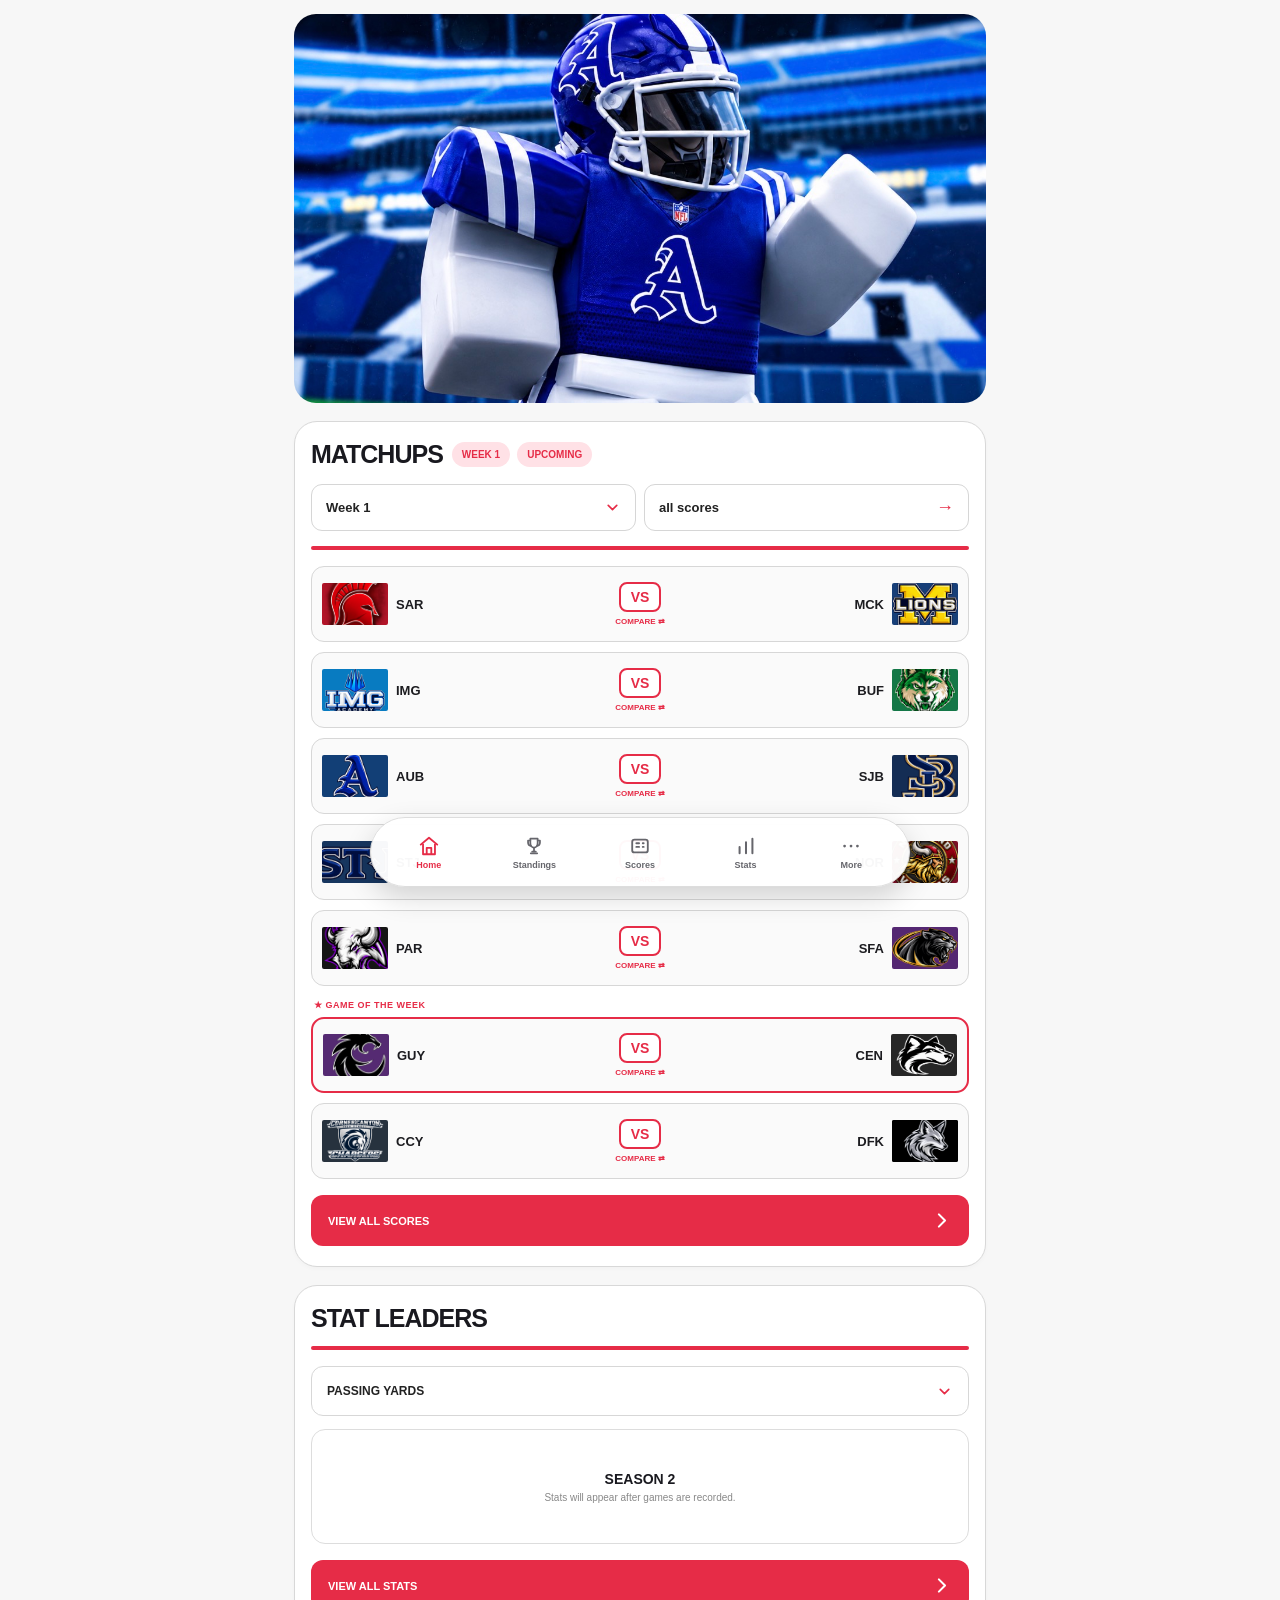
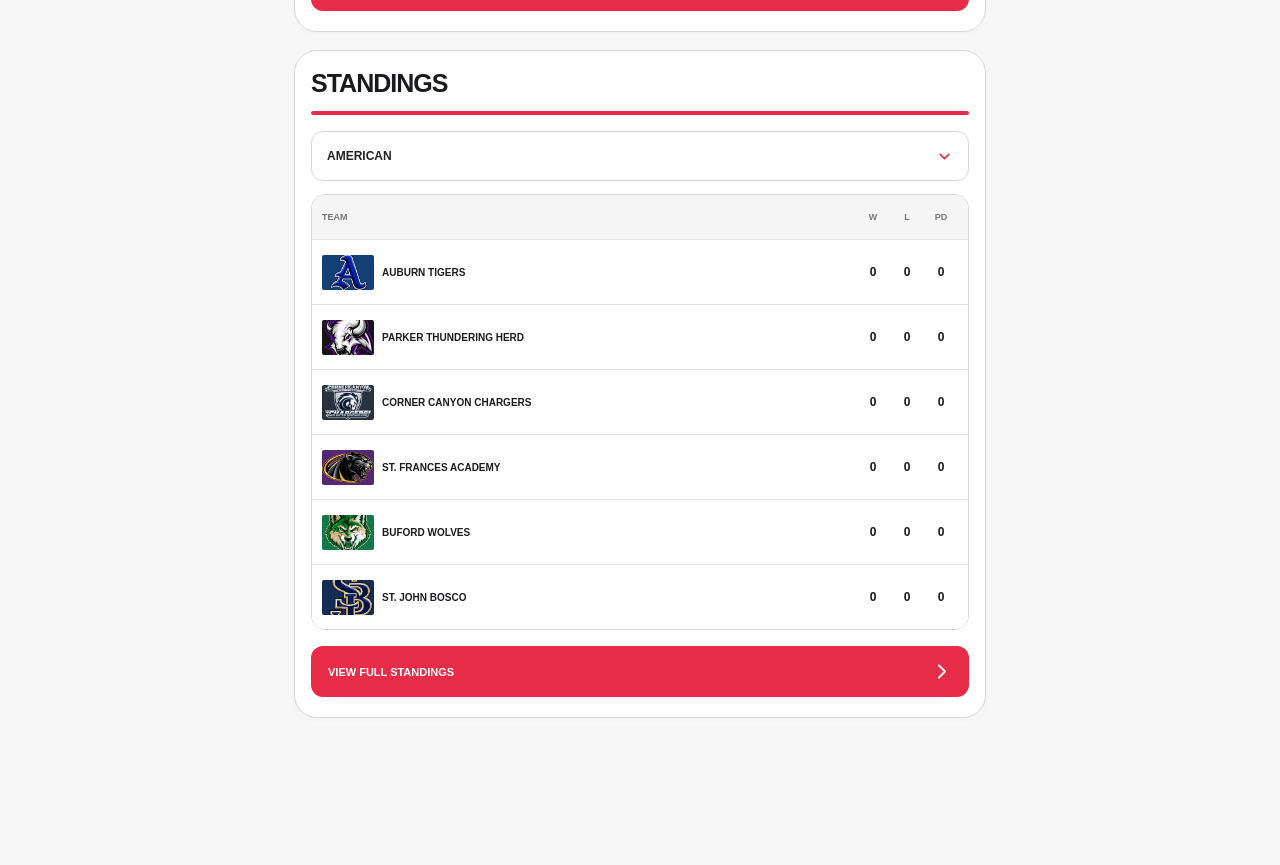
==== commit ec2d1166: "Update index.html" ====
--- a/index.html
+++ b/index.html
@@ -102,7 +102,6 @@
           class="week-menu"
           id="weekMenu"
         >
-          <!-- script.js creates available weeks here -->
         </div>
 
       </div>
@@ -132,10 +131,7 @@
 
 
 
-    <!--
-      ALL MATCHUPS ARE GENERATED
-      BY script.js
-    -->
+    <!-- MATCHUPS -->
 
     <div
       class="games"
@@ -359,7 +355,6 @@
 
 
       <div id="standingsBody">
-        <!-- script.js creates standings here -->
       </div>
 
 
@@ -503,7 +498,7 @@
 
 
 
-  <!-- STANDINGS - TROPHY -->
+  <!-- STANDINGS -->
 
   <a
     href="standings.html"
@@ -517,8 +512,6 @@
       aria-hidden="true"
     >
 
-      <!-- TROPHY CUP -->
-
       <path
         d="M8 4h8v4.5c0 3-1.7 5.2-4 5.2s-4-2.2-4-5.2V4z"
         fill="none"
@@ -528,8 +521,6 @@
         stroke-linejoin="round"
       />
 
-      <!-- LEFT HANDLE -->
-
       <path
         d="M8 6H5.5v2.2c0 2 1.2 3.4 3.2 3.8"
         fill="none"
@@ -539,8 +530,6 @@
         stroke-linejoin="round"
       />
 
-      <!-- RIGHT HANDLE -->
-
       <path
         d="M16 6h2.5v2.2c0 2-1.2 3.4-3.2 3.8"
         fill="none"
@@ -550,8 +539,6 @@
         stroke-linejoin="round"
       />
 
-      <!-- STEM -->
-
       <path
         d="M12 14v4"
         fill="none"
@@ -559,8 +546,6 @@
         stroke-width="1.9"
         stroke-linecap="round"
       />
-
-      <!-- BASE -->
 
       <path
         d="M8.5 20h7M10 18h4"
@@ -657,9 +642,9 @@
 
   <!-- MORE -->
 
-  <button
+  <a
+    href="more.html"
     class="nav-item"
-    type="button"
     aria-label="More"
   >
 
@@ -696,14 +681,12 @@
       More
     </span>
 
-  </button>
+  </a>
 
 
 </nav>
 
 
-
-<!-- JAVASCRIPT -->
 
 <script src="script.js"></script>
 
--- a/style.css
+++ b/style.css
@@ -1,13 +1,24 @@
+/* =========================================================
+   HSFL S2 - COMPLETE SITE CSS
+   HOMEPAGE + STANDINGS + PLAYOFF PICTURE
+========================================================= */
+
 * {
   box-sizing: border-box;
 }
 
 :root {
   --red: #e62c47;
-  --dark: #17171b;
+  --dark: #19191f;
+  --navy: #2d3b60;
   --gray: #777;
   --border: #d9d9d9;
-  --page: #f6f6f6;
+  --page: #f7f7f7;
+
+  /* PLAYOFF COLORS */
+  --top-green: #2fad74;
+  --wildcard-gold: #d8a800;
+  --hunt-gray: #a8a8a8;
 }
 
 html {
@@ -22,9 +33,18 @@
   padding-bottom: 115px;
 }
 
+body.modal-open {
+  overflow: hidden;
+}
+
 button,
 a {
   font-family: inherit;
+  -webkit-tap-highlight-color: transparent;
+}
+
+button {
+  color: inherit;
 }
 
 .app {
@@ -35,9 +55,9 @@
 }
 
 
-/* =========================
-   HERO
-========================= */
+/* =========================================================
+   HOMEPAGE HERO
+========================================================= */
 
 .hero {
   width: 100%;
@@ -56,9 +76,9 @@
 }
 
 
-/* =========================
-   MAIN CARDS
-========================= */
+/* =========================================================
+   HOMEPAGE CARDS
+========================================================= */
 
 .card {
   width: 100%;
@@ -67,13 +87,13 @@
   border-radius: 23px;
   padding: 20px 16px;
   margin-bottom: 18px;
-  box-shadow: 0 2px 5px rgba(0, 0, 0, .025);
-}
-
-
-/* =========================
+  box-shadow: 0 2px 5px rgba(0,0,0,.025);
+}
+
+
+/* =========================================================
    HEADINGS
-========================= */
+========================================================= */
 
 .matchups-heading {
   display: flex;
@@ -106,59 +126,128 @@
 }
 
 
-/* =========================
-   MATCHUP FILTERS
-========================= */
+/* =========================================================
+   RED DIVIDER
+========================================================= */
+
+.red-divider {
+  width: 100%;
+  height: 4px;
+  margin: 15px 0 16px;
+  border-radius: 999px;
+  background: var(--red);
+}
+
+
+/* =========================================================
+   HOMEPAGE FILTERS
+========================================================= */
 
 .filters {
-  display: flex;
+  display: grid;
+  grid-template-columns: 1fr 1fr;
   gap: 8px;
   margin-top: 17px;
 }
 
-.filters button {
-  min-width: 125px;
+.week-picker {
+  position: relative;
+  min-width: 0;
+}
+
+.filter-button {
+  width: 100%;
   height: 47px;
   padding: 0 14px;
 
+  display: flex;
+  align-items: center;
+  justify-content: space-between;
+
+  gap: 10px;
+
   background: #fff;
-
   border: 1px solid #d6d6d6;
   border-radius: 11px;
 
-  display: flex;
-  align-items: center;
-  justify-content: space-between;
-
-  gap: 14px;
-
   color: #222;
+
   font-size: 13px;
-  font-weight: 700;
-}
-
-.filters button b {
+  font-weight: 800;
+
+  text-decoration: none;
+  cursor: pointer;
+}
+
+.dropdown-icon {
+  width: 17px;
+  height: 17px;
+  flex: 0 0 17px;
   color: var(--red);
-  font-size: 16px;
-}
-
-
-/* =========================
-   RED DIVIDER
-========================= */
-
-.red-divider {
-  width: 100%;
-  height: 4px;
-  margin: 15px 0 16px;
-  border-radius: 99px;
-  background: var(--red);
-}
-
-
-/* =========================
-   GAMES
-========================= */
+}
+
+.scores-arrow {
+  color: var(--red);
+  font-size: 18px;
+  font-weight: 900;
+}
+
+
+/* =========================================================
+   WEEK MENU
+========================================================= */
+
+.week-menu {
+  display: none;
+  position: absolute;
+  top: 53px;
+  left: 0;
+  width: 100%;
+  z-index: 100;
+
+  overflow: hidden;
+
+  background: #fff;
+  border: 1px solid #d7d7d7;
+  border-radius: 12px;
+
+  box-shadow: 0 8px 22px rgba(0,0,0,.13);
+}
+
+.week-menu.show {
+  display: block;
+}
+
+.week-option {
+  width: 100%;
+  height: 48px;
+  padding: 0 14px;
+
+  border: 0;
+  border-bottom: 1px solid #eee;
+
+  background: #fff;
+
+  text-align: left;
+
+  font-size: 12px;
+  font-weight: 900;
+
+  cursor: pointer;
+}
+
+.week-option:last-child {
+  border-bottom: 0;
+}
+
+.week-option:active {
+  background: #f3f3f3;
+}
+
+
+/* =========================================================
+   HOMEPAGE GAMES
+========================================================= */
 
 .games {
   display: flex;
@@ -171,11 +260,10 @@
   height: 76px;
 
   display: grid;
-
   grid-template-columns:
-    minmax(0, 1fr)
+    minmax(0,1fr)
     82px
-    minmax(0, 1fr);
+    minmax(0,1fr);
 
   align-items: center;
 
@@ -189,17 +277,35 @@
   overflow: hidden;
 }
 
-
-/* =========================
-   TEAMS
-========================= */
+button.game-row {
+  appearance: none;
+  -webkit-appearance: none;
+  font-family: inherit;
+  color: inherit;
+  text-align: initial;
+}
+
+.clickable-game {
+  cursor: pointer;
+  transition:
+    transform .12s ease,
+    background .12s ease;
+}
+
+.clickable-game:active {
+  transform: scale(.985);
+  background: #f1f1f1;
+}
+
+
+/* =========================================================
+   MATCHUP TEAMS
+========================================================= */
 
 .team {
   min-width: 0;
-
-  display: flex;
-  align-items: center;
-
+  display: flex;
+  align-items: center;
   gap: 8px;
 }
 
@@ -213,22 +319,18 @@
 
 .team > span {
   min-width: 0;
-
   color: #1c1c20;
-
   font-size: 13px;
   font-weight: 900;
-
   white-space: nowrap;
-
   overflow: hidden;
   text-overflow: ellipsis;
 }
 
 
-/* =========================
-   MATCHUP LOGO BOXES
-========================= */
+/* =========================================================
+   MATCHUP LOGOS
+========================================================= */
 
 .team-logo {
   width: 66px;
@@ -241,29 +343,22 @@
   justify-content: center;
 
   overflow: hidden;
-
   border-radius: 2px;
 }
 
 .team-logo img {
   display: block;
-
   width: 100%;
   height: 100%;
-
   object-fit: cover;
   object-position: center;
-
   transform: scale(1.08);
 }
 
 
-/* =========================
-   TEAM BACKGROUNDS
-
-   THESE COLORS ARE USED
-   EVERYWHERE ON THE SITE
-========================= */
+/* =========================================================
+   TEAM COLORS
+========================================================= */
 
 .saraland {
   background: #b41529;
@@ -317,15 +412,14 @@
   background: #27323e;
 }
 
-/* DUTCH FORK / SILVER FOXES */
 .silverfoxes {
   background: #000000;
 }
 
 
-/* =========================
+/* =========================================================
    VS / COMPARE
-========================= */
+========================================================= */
 
 .game-middle {
   min-width: 0;
@@ -349,7 +443,6 @@
 
   font-size: 14px;
   line-height: 1;
-
   font-weight: 900;
 }
 
@@ -365,33 +458,9 @@
 }
 
 
-/* =========================
-   SCORES
-========================= */
-
-.game-score {
-  color: #17171b;
-
-  font-size: 26px;
-  line-height: 1;
-
-  font-weight: 900;
-
-  letter-spacing: -1px;
-
-  white-space: nowrap;
-}
-
-.game-score .dash {
-  color: #aaa;
-  padding: 0 5px;
-  font-weight: 600;
-}
-
-
-/* =========================
-   GAME OF THE WEEK
-========================= */
+/* =========================================================
+   GAME OF WEEK
+========================================================= */
 
 .gotw {
   margin: 4px 0 -3px 3px;
@@ -409,9 +478,9 @@
 }
 
 
-/* =========================
-   RED BUTTONS
-========================= */
+/* =========================================================
+   RED BUTTON
+========================================================= */
 
 .red-button {
   width: 100%;
@@ -427,7 +496,6 @@
   border-radius: 12px;
 
   background: var(--red);
-
   color: #fff;
 
   text-decoration: none;
@@ -436,14 +504,15 @@
   font-weight: 900;
 }
 
-.red-button b {
-  font-size: 25px;
-}
-
-
-/* =========================
+.button-arrow {
+  width: 21px;
+  height: 21px;
+}
+
+
+/* =========================================================
    DROPDOWNS
-========================= */
+========================================================= */
 
 .big-dropdown {
   width: 100%;
@@ -459,17 +528,13 @@
   border-radius: 12px;
 
   background: #fff;
-
   color: #222;
 
   font-size: 12px;
   font-weight: 900;
-}
-
-
-/* =========================
-   CONFERENCE SWITCHER
-========================= */
+
+  cursor: pointer;
+}
 
 .conference-picker {
   position: relative;
@@ -480,13 +545,11 @@
   display: none;
 
   position: absolute;
-
   top: 55px;
   left: 0;
 
   width: 100%;
-
-  z-index: 50;
+  z-index: 100;
 
   overflow: hidden;
 
@@ -495,9 +558,7 @@
   border: 1px solid #d7d7d7;
   border-radius: 12px;
 
-  box-shadow:
-    0 8px 20px
-    rgba(0, 0, 0, .12);
+  box-shadow: 0 8px 22px rgba(0,0,0,.13);
 }
 
 .conference-menu.show {
@@ -529,14 +590,10 @@
   border-bottom: 0;
 }
 
-.conference-option:active {
-  background: #f4f4f4;
-}
-
-
-/* =========================
-   EMPTY STATS
-========================= */
+
+/* =========================================================
+   EMPTY AREAS
+========================================================= */
 
 .empty-area {
   min-height: 115px;
@@ -562,16 +619,14 @@
 
 .empty-area span {
   margin-top: 5px;
-
   color: #888;
-
   font-size: 10px;
 }
 
 
-/* =========================
-   STANDINGS TABLE
-========================= */
+/* =========================================================
+   HOMEPAGE STANDINGS
+========================================================= */
 
 .standings-table {
   margin-top: 13px;
@@ -587,7 +642,7 @@
   display: grid;
 
   grid-template-columns:
-    minmax(0, 1fr)
+    minmax(0,1fr)
     34px
     34px
     34px;
@@ -624,15 +679,9 @@
 
 .standings-row > b {
   text-align: center;
-
   font-size: 12px;
   font-weight: 900;
 }
-
-
-/* =========================
-   STANDING TEAM
-========================= */
 
 .standing-team {
   min-width: 0;
@@ -652,18 +701,9 @@
   font-weight: 900;
 
   white-space: nowrap;
-
   overflow: hidden;
   text-overflow: ellipsis;
 }
-
-
-/* =========================
-   STANDINGS LOGOS
-
-   SAME TEAM BACKGROUND
-   AS MATCHUPS
-========================= */
 
 .standing-logo {
   width: 52px;
@@ -693,9 +733,697 @@
 }
 
 
-/* =========================
-   BOTTOM NAVIGATION
-========================= */
+/* =========================================================
+   MATCHUP COMPARISON
+========================================================= */
+
+.comparison-overlay {
+  display: none;
+
+  position: fixed;
+  inset: 0;
+
+  z-index: 5000;
+
+  padding: 20px;
+
+  align-items: center;
+  justify-content: center;
+
+  background: rgba(10,10,13,.62);
+
+  backdrop-filter: blur(4px);
+  -webkit-backdrop-filter: blur(4px);
+}
+
+.comparison-overlay.show {
+  display: flex;
+}
+
+.comparison-modal {
+  position: relative;
+
+  width: 100%;
+  max-width: 500px;
+  max-height: 88vh;
+
+  overflow-y: auto;
+
+  padding: 22px 16px 18px;
+
+  background: #fff;
+
+  border-radius: 22px;
+
+  box-shadow: 0 20px 60px rgba(0,0,0,.25);
+}
+
+.comparison-close {
+  position: absolute;
+
+  top: 13px;
+  right: 13px;
+
+  width: 35px;
+  height: 35px;
+
+  padding: 7px;
+
+  display: flex;
+  align-items: center;
+  justify-content: center;
+
+  border: 1px solid #ddd;
+  border-radius: 50%;
+
+  background: #fff;
+
+  cursor: pointer;
+}
+
+.comparison-close svg {
+  width: 100%;
+  height: 100%;
+}
+
+.comparison-title {
+  padding-right: 45px;
+  margin-bottom: 22px;
+
+  font-size: 19px;
+  font-weight: 900;
+
+  letter-spacing: -.5px;
+}
+
+.comparison-teams {
+  display: grid;
+
+  grid-template-columns:
+    minmax(0,1fr)
+    42px
+    minmax(0,1fr);
+
+  gap: 7px;
+
+  align-items: center;
+}
+
+.comparison-team {
+  min-width: 0;
+
+  display: flex;
+  flex-direction: column;
+
+  align-items: center;
+
+  text-align: center;
+}
+
+.comparison-logo {
+  width: 100%;
+  max-width: 105px;
+  height: 65px;
+
+  display: flex;
+  align-items: center;
+  justify-content: center;
+
+  overflow: hidden;
+
+  border-radius: 5px;
+
+  margin-bottom: 9px;
+}
+
+.comparison-logo img {
+  width: 100%;
+  height: 100%;
+
+  object-fit: cover;
+
+  transform: scale(1.08);
+}
+
+.comparison-team strong {
+  min-height: 28px;
+
+  display: flex;
+  align-items: center;
+
+  font-size: 10px;
+  font-weight: 900;
+}
+
+.comparison-team > span {
+  margin-top: 5px;
+
+  color: #777;
+
+  font-size: 12px;
+  font-weight: 900;
+}
+
+.comparison-vs {
+  color: var(--red);
+
+  text-align: center;
+
+  font-size: 14px;
+  font-weight: 900;
+}
+
+.comparison-stats {
+  margin-top: 20px;
+
+  overflow: hidden;
+
+  border: 1px solid #ddd;
+  border-radius: 13px;
+}
+
+.comparison-stat-row {
+  min-height: 50px;
+
+  display: grid;
+
+  grid-template-columns:
+    1fr
+    1.4fr
+    1fr;
+
+  align-items: center;
+
+  padding: 0 12px;
+
+  border-bottom: 1px solid #eee;
+}
+
+.comparison-stat-row:last-child {
+  border-bottom: 0;
+}
+
+.comparison-stat-row span {
+  text-align: center;
+
+  font-size: 13px;
+  font-weight: 900;
+}
+
+.comparison-stat-row strong {
+  text-align: center;
+
+  color: #777;
+
+  font-size: 9px;
+  font-weight: 900;
+}
+
+.prediction-box {
+  margin-top: 14px;
+  padding: 17px 14px;
+
+  border-radius: 14px;
+
+  background: #fff1f3;
+
+  text-align: center;
+}
+
+.prediction-label {
+  display: block;
+
+  margin-bottom: 8px;
+
+  color: var(--red);
+
+  font-size: 9px;
+  font-weight: 900;
+
+  letter-spacing: .7px;
+}
+
+.prediction-box strong {
+  display: block;
+
+  font-size: 17px;
+  font-weight: 900;
+}
+
+.prediction-box p {
+  margin: 7px 0 0;
+
+  color: #68686d;
+
+  font-size: 11px;
+  font-weight: 700;
+
+  line-height: 1.4;
+}
+
+
+/* =========================================================
+   FULL STANDINGS PAGE
+========================================================= */
+
+.standings-page {
+  padding-top: 18px;
+}
+
+.standings-page-title {
+  margin: 0 4px 16px;
+
+  font-size: 32px;
+  line-height: 1;
+
+  font-weight: 900;
+
+  letter-spacing: -1.5px;
+}
+
+
+/* =========================================================
+   STANDINGS / PLAYOFF PICTURE TABS
+========================================================= */
+
+.standings-top-tabs {
+  width: 100%;
+
+  display: grid;
+  grid-template-columns: 1fr 1fr;
+
+  gap: 5px;
+
+  padding: 6px;
+
+  margin-bottom: 28px;
+
+  background: #fff;
+
+  border: 1px solid #d8d8d8;
+  border-radius: 999px;
+}
+
+.standings-top-tab {
+  min-height: 54px;
+
+  padding: 0 14px;
+
+  border: 0;
+  border-radius: 999px;
+
+  background: transparent;
+
+  color: #777;
+
+  font-size: 14px;
+  font-weight: 900;
+
+  cursor: pointer;
+}
+
+.standings-top-tab.active {
+  background: var(--red);
+  color: #fff;
+}
+
+
+/* =========================================================
+   BOTH / AMERICAN / NATIONAL
+========================================================= */
+
+.conference-tabs {
+  display: flex;
+
+  gap: 10px;
+
+  margin-bottom: 25px;
+}
+
+.conference-tab {
+  min-width: 90px;
+  height: 54px;
+
+  padding: 0 18px;
+
+  border: 1.5px solid #d7d7d7;
+  border-radius: 999px;
+
+  background: #fff;
+
+  color: #303036;
+
+  font-size: 14px;
+  font-weight: 900;
+
+  cursor: pointer;
+}
+
+.conference-tab.active {
+  border-color: #202127;
+
+  background: #202127;
+
+  color: #fff;
+}
+
+
+/* =========================================================
+   FULL CONFERENCE CARD
+========================================================= */
+
+.full-conference-card {
+  width: 100%;
+
+  margin-bottom: 24px;
+
+  overflow: hidden;
+
+  background: #fff;
+
+  border: 1px solid #d6d6d6;
+  border-radius: 22px;
+
+  box-shadow: 0 2px 5px rgba(0,0,0,.03);
+}
+
+.full-conference-card[hidden] {
+  display: none;
+}
+
+
+/* =========================================================
+   CONFERENCE TITLE
+========================================================= */
+
+.conference-card-title {
+  min-height: 84px;
+
+  padding: 0 27px;
+
+  display: flex;
+  align-items: center;
+
+  gap: 15px;
+
+  background: var(--navy);
+
+  color: #fff;
+}
+
+.conference-card-title strong {
+  font-size: 19px;
+  font-weight: 900;
+}
+
+.conference-card-title span {
+  color: #f1f2f6;
+
+  font-size: 16px;
+  font-weight: 500;
+
+  letter-spacing: .6px;
+}
+
+
+/* =========================================================
+   TABLE HEADER
+========================================================= */
+
+.full-standing-header {
+  min-height: 65px;
+
+  display: grid;
+
+  grid-template-columns:
+    56px
+    minmax(0,1fr)
+    48px
+    48px
+    55px;
+
+  align-items: center;
+
+  padding: 0 14px;
+
+  background: #fff;
+
+  border-bottom: 1px solid #d8d8d8;
+
+  color: #bcbcc0;
+
+  font-size: 12px;
+  font-weight: 900;
+}
+
+.full-standing-header span:first-child {
+  text-align: center;
+}
+
+.full-standing-header span:nth-child(n+3) {
+  text-align: center;
+}
+
+
+/* =========================================================
+   PLAYOFF ZONE LABELS
+   BIGGER / BOLDER LIKE AFL
+========================================================= */
+
+.standings-zone {
+  min-height: 42px;
+
+  display: flex;
+  align-items: center;
+
+  padding: 0 20px;
+
+  color: #fff;
+
+  font-family:
+    "Arial Rounded MT Bold",
+    Arial,
+    Helvetica,
+    sans-serif;
+
+  font-size: 13px;
+  font-weight: 900;
+
+  letter-spacing: 1.1px;
+
+  text-transform: uppercase;
+
+  border-top: 1px solid rgba(0,0,0,.04);
+  border-bottom: 1px solid rgba(0,0,0,.06);
+}
+
+
+/* TOP 2 */
+
+.standings-zone.top-zone {
+  background: var(--top-green);
+}
+
+
+/* WILD CARD */
+
+.standings-zone.wildcard-zone {
+  background: var(--wildcard-gold);
+}
+
+
+/* IN THE HUNT */
+
+.standings-zone.hunt-zone {
+  background: var(--hunt-gray);
+}
+
+
+/* =========================================================
+   STANDINGS ROWS
+========================================================= */
+
+.full-standing-row {
+  min-height: 74px;
+
+  display: grid;
+
+  grid-template-columns:
+    56px
+    minmax(0,1fr)
+    48px
+    48px
+    55px;
+
+  align-items: center;
+
+  padding: 0 14px;
+
+  background: #fff;
+
+  border-bottom: 1px solid #dedede;
+}
+
+.full-standing-row:last-child {
+  border-bottom: 0;
+}
+
+.full-standing-row > b {
+  text-align: center;
+
+  font-size: 15px;
+  font-weight: 900;
+}
+
+
+/* =========================================================
+   RANK CIRCLES
+========================================================= */
+
+.standing-rank {
+  width: 42px;
+  height: 42px;
+
+  margin: 0 auto;
+
+  display: flex;
+  align-items: center;
+  justify-content: center;
+
+  border-radius: 50%;
+
+  color: #fff;
+
+  font-size: 15px;
+  font-weight: 900;
+}
+
+
+/* TOP 2 RANK */
+
+.standing-rank.rank-top {
+  background: var(--top-green);
+}
+
+
+/* WILD CARD RANK */
+
+.standing-rank.rank-wildcard {
+  background: var(--wildcard-gold);
+}
+
+
+/* IN THE HUNT RANK */
+
+.standing-rank.rank-hunt {
+  background: var(--hunt-gray);
+}
+
+
+/* =========================================================
+   FULL TEAM
+========================================================= */
+
+.full-standing-team {
+  min-width: 0;
+
+  display: flex;
+  align-items: center;
+
+  gap: 12px;
+}
+
+.full-standing-team strong {
+  min-width: 0;
+
+  color: #202127;
+
+  font-size: 14px;
+  font-weight: 900;
+
+  white-space: nowrap;
+  overflow: hidden;
+  text-overflow: ellipsis;
+}
+
+
+/* =========================================================
+   FULL TEAM LOGOS
+========================================================= */
+
+.full-standing-logo {
+  width: 68px;
+  height: 43px;
+
+  flex: 0 0 68px;
+
+  display: flex;
+  align-items: center;
+  justify-content: center;
+
+  overflow: hidden;
+
+  border-radius: 1px;
+}
+
+.full-standing-logo img {
+  display: block;
+
+  width: 100%;
+  height: 100%;
+
+  object-fit: cover;
+  object-position: center;
+
+  transform: scale(1.08);
+}
+
+
+/* =========================================================
+   PLAYOFF PICTURE
+========================================================= */
+
+.playoff-section[hidden] {
+  display: none;
+}
+
+.playoff-heading {
+  margin-bottom: 22px;
+}
+
+.playoff-small-title {
+  color: var(--red);
+
+  font-size: 10px;
+  font-weight: 900;
+
+  letter-spacing: 1px;
+}
+
+.playoff-heading h1 {
+  margin: 6px 0;
+
+  font-size: 30px;
+  line-height: 1;
+
+  font-weight: 900;
+
+  letter-spacing: -1px;
+}
+
+.playoff-heading p {
+  margin: 9px 0 0;
+
+  color: #777;
+
+  font-size: 12px;
+  line-height: 1.5;
+}
+
+
+/* =========================================================
+   BOTTOM NAV
+========================================================= */
 
 .bottom-nav {
   position: fixed;
@@ -718,29 +1446,26 @@
   z-index: 1000;
 
   display: grid;
-
-  grid-template-columns:
-    repeat(5, 1fr);
+  grid-template-columns: repeat(5,1fr);
 
   padding: 5px;
 
-  background:
-    rgba(255, 255, 255, .97);
+  background: rgba(255,255,255,.97);
 
   border: 1px solid #ddd;
   border-radius: 999px;
 
-  box-shadow:
-    0 10px 28px
-    rgba(0, 0, 0, .16);
+  box-shadow: 0 10px 28px rgba(0,0,0,.16);
 }
 
 .nav-item {
+  min-width: 0;
+
   border: 0;
 
   background: transparent;
 
-  color: #5f5f65;
+  color: #66666c;
 
   text-decoration: none;
 
@@ -750,18 +1475,20 @@
   align-items: center;
   justify-content: center;
 
-  gap: 3px;
-
-  font-weight: 800;
-}
-
-.nav-icon {
-  font-size: 20px;
-  line-height: 1;
+  gap: 4px;
+
+  cursor: pointer;
+}
+
+.nav-svg {
+  width: 22px;
+  height: 22px;
 }
 
 .nav-label {
   font-size: 9px;
+  line-height: 1;
+
   font-weight: 800;
 }
 
@@ -770,9 +1497,120 @@
 }
 
 
-/* =========================
-   SMALL PHONES
-========================= */
+/* =========================================================
+   PHONE
+========================================================= */
+
+@media (max-width: 600px) {
+
+  .standings-page {
+    padding-left: 10px;
+    padding-right: 10px;
+  }
+
+  .standings-page-title {
+    margin-top: 5px;
+    font-size: 30px;
+  }
+
+  .conference-tabs {
+    gap: 8px;
+  }
+
+  .conference-tab {
+    min-width: 0;
+    flex: 1;
+
+    height: 51px;
+
+    padding: 0 10px;
+
+    font-size: 12px;
+  }
+
+  .conference-card-title {
+    min-height: 72px;
+
+    padding: 0 18px;
+
+    gap: 11px;
+  }
+
+  .conference-card-title strong {
+    font-size: 16px;
+  }
+
+  .conference-card-title span {
+    font-size: 13px;
+  }
+
+  .full-standing-header,
+  .full-standing-row {
+    grid-template-columns:
+      45px
+      minmax(0,1fr)
+      34px
+      34px
+      42px;
+
+    padding-left: 8px;
+    padding-right: 8px;
+  }
+
+  .full-standing-header {
+    min-height: 57px;
+  }
+
+  .full-standing-row {
+    min-height: 68px;
+  }
+
+  .standing-rank {
+    width: 36px;
+    height: 36px;
+
+    font-size: 13px;
+  }
+
+  .full-standing-team {
+    gap: 8px;
+  }
+
+  .full-standing-logo {
+    width: 55px;
+    height: 36px;
+
+    flex-basis: 55px;
+  }
+
+  .full-standing-team strong {
+    font-size: 11px;
+  }
+
+  .full-standing-row > b {
+    font-size: 13px;
+  }
+
+  .full-standing-header {
+    font-size: 10px;
+  }
+
+  .standings-zone {
+    min-height: 40px;
+
+    padding: 0 16px;
+
+    font-size: 12px;
+    font-weight: 900;
+
+    letter-spacing: 1px;
+  }
+}
+
+
+/* =========================================================
+   EXTRA SMALL PHONES
+========================================================= */
 
 @media (max-width: 390px) {
 
@@ -788,9 +1626,9 @@
     height: 72px;
 
     grid-template-columns:
-      minmax(0, 1fr)
+      minmax(0,1fr)
       76px
-      minmax(0, 1fr);
+      minmax(0,1fr);
 
     padding: 7px 8px;
   }
@@ -812,16 +1650,11 @@
 
   .vs-box {
     padding: 6px 9px;
-
     font-size: 13px;
   }
 
   .compare {
     font-size: 7px;
-  }
-
-  .game-score {
-    font-size: 22px;
   }
 
   .standing-logo {
@@ -830,4 +1663,85 @@
 
     flex-basis: 48px;
   }
-}
+
+  .comparison-overlay {
+    padding: 12px;
+  }
+
+  .comparison-modal {
+    padding: 20px 13px 16px;
+  }
+
+  .comparison-logo {
+    height: 58px;
+  }
+
+  .bottom-nav {
+    width: calc(100% - 20px);
+  }
+
+  .standings-top-tab {
+    min-height: 50px;
+    font-size: 12px;
+  }
+
+  .conference-card-title {
+    padding: 0 14px;
+  }
+
+  .conference-card-title strong {
+    font-size: 15px;
+  }
+
+  .conference-card-title span {
+    font-size: 11px;
+  }
+
+  .full-standing-header,
+  .full-standing-row {
+    grid-template-columns:
+      39px
+      minmax(0,1fr)
+      30px
+      30px
+      37px;
+
+    padding-left: 6px;
+    padding-right: 6px;
+  }
+
+  .standing-rank {
+    width: 32px;
+    height: 32px;
+  }
+
+  .full-standing-logo {
+    width: 48px;
+    height: 32px;
+
+    flex-basis: 48px;
+  }
+
+  .full-standing-team {
+    gap: 6px;
+  }
+
+  .full-standing-team strong {
+    font-size: 10px;
+  }
+
+  .full-standing-row > b {
+    font-size: 12px;
+  }
+
+  .standings-zone {
+    min-height: 38px;
+
+    padding: 0 14px;
+
+    font-size: 11px;
+    font-weight: 900;
+
+    letter-spacing: .9px;
+  }
+}
